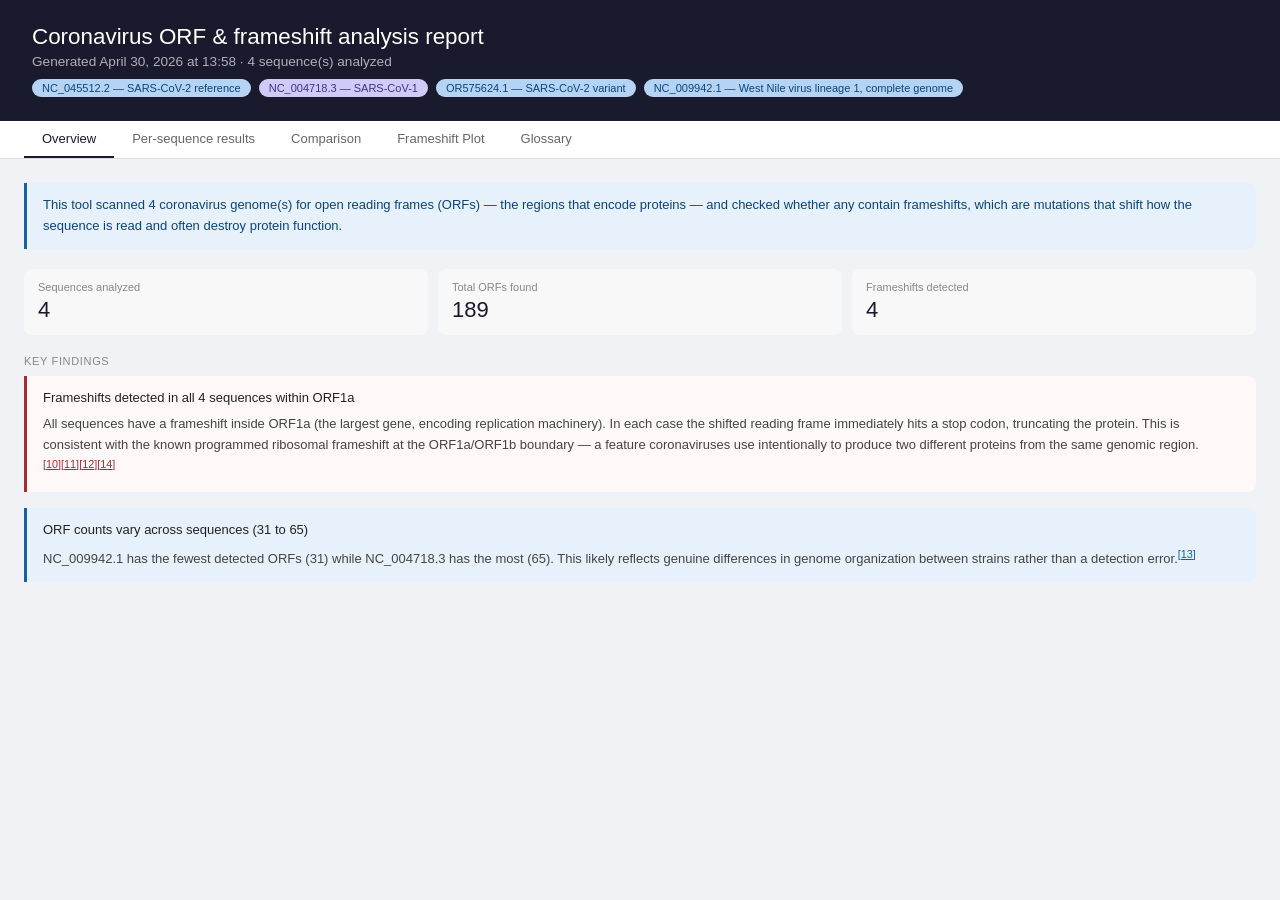
==== out_results/full_report.html @ 34099a88 "organize" ====
<!DOCTYPE html>
<html lang="en">
<head>
  <meta charset="UTF-8">
  <title>Coronavirus ORF Analysis Report</title>
  <style>
    *{box-sizing:border-box;margin:0;padding:0;}
    body{font-family:'Segoe UI',sans-serif;background:#f0f2f5;color:#222;font-size:14px;}
    header{background:#1a1a2e;color:white;padding:1.5rem 2rem;}
    header h1{font-size:1.4rem;font-weight:500;}
    header p{opacity:.65;font-size:.85rem;margin-top:4px;}
    .badges{display:flex;gap:8px;margin-top:10px;flex-wrap:wrap;}
    .badge{font-size:11px;padding:3px 10px;border-radius:20px;font-weight:500;}
    .badge-ref{background:#B5D4F4;color:#0C447C;}
    .badge-sars1{background:#CECBF6;color:#3C3489;}
    .main-tabs{display:flex;gap:0;border-bottom:1px solid #ddd;background:white;padding:0 1.5rem;}
    .main-tab{padding:10px 18px;font-size:13px;cursor:pointer;border-bottom:2px solid transparent;color:#666;background:none;border-top:none;border-left:none;border-right:none;}
    .main-tab.active{color:#1a1a2e;border-bottom:2px solid #1a1a2e;font-weight:500;}
    .tab-content{display:none;padding:1.5rem;max-width:1300px;margin:0 auto;}
    .tab-content.active{display:block;}
    .summary-banner{background:#E6F1FB;border-left:3px solid #185FA5;border-radius:0 8px 8px 0;padding:12px 16px;margin-bottom:1.25rem;font-size:13px;line-height:1.6;color:#0C447C;}
    .metrics-grid{display:grid;grid-template-columns:repeat(auto-fit,minmax(130px,1fr));gap:10px;margin-bottom:1.25rem;}
    .metric-card{background:#f8f8f8;border-radius:8px;padding:12px 14px;}
    .metric-label{font-size:11px;color:#888;margin-bottom:4px;}
    .metric-val{font-size:22px;font-weight:500;color:#1a1a2e;}
    .section-title{font-size:11px;font-weight:500;text-transform:uppercase;letter-spacing:.06em;color:#888;margin:1.25rem 0 .6rem;}
    .cov-row{display:flex;align-items:center;gap:10px;margin-bottom:7px;}
    .cov-label{width:150px;font-size:12px;flex-shrink:0;}
    .cov-bg{flex:1;background:#e5e5e5;border-radius:4px;height:8px;}
    .cov-bar{height:8px;border-radius:4px;}
    .cov-pct{width:36px;font-size:12px;text-align:right;color:#666;}
    .tbl-scroll{overflow-x:auto;max-height:380px;overflow-y:auto;border:1px solid #eee;border-radius:6px;}
    .orf-tbl{width:100%;border-collapse:collapse;font-size:12px;}
    .orf-tbl th{background:#1a1a2e;color:white;padding:6px 10px;text-align:left;position:sticky;top:0;font-size:11px;font-weight:500;}
    .orf-tbl td{padding:5px 10px;border-bottom:1px solid #f0f0f0;}
    .orf-tbl tr:hover td{background:#fafafa;}
    .gene-col{color:#BA7517;font-weight:500;}
    .fdot{display:inline-block;color:white;padding:2px 7px;border-radius:4px;font-size:11px;font-weight:500;margin:1px;}
    .two-col{display:grid;grid-template-columns:1fr 1fr;gap:2rem;margin-bottom:1rem;}
    .fs-card{border-left:3px solid #A32D2D;border-radius:0 8px 8px 0;padding:12px 16px;margin-bottom:1rem;background:#fff8f8;}
    .fs-title{font-size:13px;font-weight:500;color:#A32D2D;margin-bottom:5px;}
    .fs-loc{font-size:12px;color:#444;margin-bottom:6px;}
    .stop-warn{font-size:12px;color:#791F1F;background:#FCEBEB;border-radius:6px;padding:6px 10px;margin:6px 0;line-height:1.5;}
    .no-stop{font-size:12px;color:#854F0B;background:#FAEEDA;border-radius:6px;padding:6px 10px;margin:6px 0;}
    .no-fs{color:#3B6D11;font-style:italic;font-size:13px;}
    .codon-label{font-size:11px;color:#888;margin-top:8px;margin-bottom:3px;}
    .codon-row{display:flex;flex-wrap:wrap;gap:4px;}
    .codon{padding:3px 6px;border-radius:4px;font-family:monospace;font-size:12px;font-weight:500;}
    .codon-orig{background:#EAF3DE;color:#27500A;}
    .codon-shift{background:#FAEEDA;color:#633806;}
    .codon-stop{background:#FCEBEB;color:#791F1F;}
    .ref-banner{background:#E6F1FB;border-left:3px solid #185FA5;border-radius:0 8px 8px 0;padding:10px 14px;margin-bottom:1rem;font-size:12px;color:#0C447C;line-height:1.5;}
    .sars1-banner{background:#EEEDFE;border-left:3px solid #534AB7;border-radius:0 8px 8px 0;padding:10px 14px;margin-bottom:1rem;font-size:12px;color:#3C3489;line-height:1.5;}
    .seq-tabs{display:flex;gap:8px;margin-bottom:1rem;flex-wrap:wrap;}
    .seq-tab{padding:5px 14px;font-size:12px;border-radius:20px;border:1px solid #ccc;cursor:pointer;background:white;color:#666;}
    .seq-tab.active{background:#1a1a2e;color:white;border-color:#1a1a2e;}
    .seq-panel{display:none;}
    .seq-panel.active{display:block;}
    .comp-tbl{width:100%;border-collapse:collapse;font-size:13px;}
    .comp-tbl th{text-align:left;padding:9px 14px;background:#f0f0f0;font-weight:500;font-size:12px;border-bottom:2px solid #ddd;}
    .th-sub{font-weight:400;color:#888;font-size:11px;}
    .comp-tbl td{padding:8px 14px;border-bottom:1px solid #eee;}
    .comp-tbl tr:hover td{background:#fafafa;}
    .metric-col{color:#444;font-weight:500;}
    .ref-col{color:#185FA5;font-weight:500;}
    .finding-card{border-radius:0 8px 8px 0;padding:12px 16px;margin-bottom:1rem;font-size:13px;line-height:1.6;}
    .finding-warn{background:#fff8f8;border-left:3px solid #A32D2D;}
    .finding-info{background:#E6F1FB;border-left:3px solid #185FA5;}
    .finding-title{font-weight:500;margin-bottom:5px;}
    .finding-body{color:#444;}
    .glossary-item{border:1px solid #eee;border-radius:8px;padding:12px 16px;margin-bottom:10px;}
    .glossary-term{font-weight:500;font-size:13px;margin-bottom:4px;}
    .glossary-def{font-size:13px;color:#555;line-height:1.6;}
    .finding-refs{margin-top:8px;font-size:11px;color:#888;line-height:1.7;}
    .finding-refs a{color:#A32D2D;text-decoration:none;}
    .finding-refs a:hover{text-decoration:underline;}
    @media(max-width:700px){.two-col{grid-template-columns:1fr;}}
  </style>
  <script src="https://cdn.plot.ly/plotly-latest.min.js"></script>
</head>
<body>
  <header>
    <h1>Coronavirus ORF &amp; frameshift analysis report</h1>
    <p>Generated April 30, 2026 at 13:58 &middot; 4 sequence(s) analyzed</p>
    <div class="badges">
      <span class="badge badge-ref">NC_045512.2 &mdash; SARS-CoV-2 reference</span><span class="badge badge-sars1">NC_004718.3 &mdash; SARS-CoV-1</span><span class="badge badge-ref">OR575624.1 &mdash; SARS-CoV-2 variant</span><span class="badge badge-ref">NC_009942.1 &mdash; West Nile virus lineage 1, complete genome</span>
    </div>
  </header>

  <div class="main-tabs">
    <button class="main-tab active" onclick="switchTab('overview')">Overview</button>
    <button class="main-tab" onclick="switchTab('sequences')">Per-sequence results</button>
    <button class="main-tab" onclick="switchTab('compare')">Comparison</button>
    <button class="main-tab" onclick="switchTab('plot')">Frameshift Plot</button>
    <button class="main-tab" onclick="switchTab('glossary')">Glossary</button>
  </div>

  <div id="tab-overview" class="tab-content active">
    <div class="summary-banner">
      This tool scanned 4 coronavirus genome(s) for open reading frames (ORFs) &mdash; the regions that encode proteins &mdash; and checked whether any contain frameshifts, which are mutations that shift how the sequence is read and often destroy protein function.
    </div>
    <div class="metrics-grid">
      <div class="metric-card"><div class="metric-label">Sequences analyzed</div><div class="metric-val">4</div></div>
      <div class="metric-card"><div class="metric-label">Total ORFs found</div><div class="metric-val">189</div></div>
      <div class="metric-card"><div class="metric-label">Frameshifts detected</div><div class="metric-val">4</div></div>
    </div>
    <p class="section-title">Key findings</p>
    
    <div class="finding-card finding-warn">
      <div class="finding-title">Frameshifts detected in all 4 sequences within ORF1a</div>
      <p class="finding-body">All sequences have a frameshift inside ORF1a (the largest gene, encoding replication machinery). In each case the shifted reading frame immediately hits a stop codon, truncating the protein. This is consistent with the known programmed ribosomal frameshift at the ORF1a/ORF1b boundary — a feature coronaviruses use intentionally to produce two different proteins from the same genomic region.</p>
      <sup><a href="#ref-10" style="color:#A32D2D;">[10]</a><a href="#ref-11" style="color:#A32D2D;">[11]</a><a href="#ref-12" style="color:#A32D2D;">[12]</a><a href="#ref-14" style="color:#A32D2D;">[14]</a></sup>
    </div>
    <div class="finding-card finding-info">
      <div class="finding-title">ORF counts vary across sequences (31 to 65)</div>
      <p class="finding-body">NC_009942.1 has the fewest detected ORFs (31) while NC_004718.3 has the most (65). This likely reflects genuine differences in genome organization between strains rather than a detection error.<sup><a href="#ref-13" style="color:#185FA5;">[13]</a></sup></p>
    </div>
  </div>

  <div id="tab-sequences" class="tab-content">
    <div class="seq-tabs"><button class="seq-tab active" onclick="switchSeq('s0')">NC_045512.2</button>
<button class="seq-tab " onclick="switchSeq('s1')">NC_004718.3</button>
<button class="seq-tab " onclick="switchSeq('s2')">OR575624.1</button>
<button class="seq-tab " onclick="switchSeq('s3')">NC_009942.1</button>
</div>
    
        <div id="seq-s0" class="seq-panel active">
          <div class="ref-banner"><strong>SARS-CoV-2 reference genome</strong> — NC_045512.2 is the Wuhan-Hu-1 strain deposited when SARS-CoV-2 was first sequenced in 2020. This is the standard reference for all SARS-CoV-2 research.</div>
          <div class="metrics-grid">
            <div class="metric-card"><div class="metric-label">Total ORFs</div><div class="metric-val">47</div></div>
            <div class="metric-card"><div class="metric-label">Frameshift at</div><div class="metric-val" style="font-size:16px;">pos 13,310</div></div>
            <div class="metric-card"><div class="metric-label">Spike ORFs</div><div class="metric-val">3</div></div>
            <div class="metric-card"><div class="metric-label">Sequence length</div><div class="metric-val" style="font-size:15px;">29,903 bp</div></div>
          </div>
          <div class="two-col">
            <div>
              <p class="section-title">ORF table</p>
              <div class="tbl-scroll">
                <table class="orf-tbl">
                  <thead><tr><th>Frame</th><th>Start</th><th>End</th><th>Length (bp)</th><th>Length (aa)</th><th>Known gene</th></tr></thead>
                  <tbody><tr>
          <td><span class="fdot" style="background:#639922">F0</span></td>
          <td>13,767</td><td>21,555</td>
          <td>7,788</td><td>2,596</td>
          <td class="gene-col">ORF1a</td></tr><tr>
          <td><span class="fdot" style="background:#639922">F0</span></td>
          <td>25,392</td><td>26,220</td>
          <td>828</td><td>276</td>
          <td class="gene-col">ORF3a</td></tr><tr>
          <td><span class="fdot" style="background:#639922">F0</span></td>
          <td>26,244</td><td>26,472</td>
          <td>228</td><td>76</td>
          <td class="gene-col">E protein</td></tr><tr>
          <td><span class="fdot" style="background:#639922">F0</span></td>
          <td>27,201</td><td>27,387</td>
          <td>186</td><td>62</td>
          <td class="gene-col">ORF6</td></tr><tr>
          <td><span class="fdot" style="background:#639922">F0</span></td>
          <td>27,393</td><td>27,759</td>
          <td>366</td><td>122</td>
          <td class="gene-col">ORF7a</td></tr><tr>
          <td><span class="fdot" style="background:#185FA5">F1</span></td>
          <td>265</td><td>13,483</td>
          <td>13,218</td><td>4,406</td>
          <td class="gene-col">ORF1a</td></tr><tr>
          <td><span class="fdot" style="background:#185FA5">F1</span></td>
          <td>15,460</td><td>15,667</td>
          <td>207</td><td>69</td>
          <td class="gene-col">ORF1a</td></tr><tr>
          <td><span class="fdot" style="background:#185FA5">F1</span></td>
          <td>19,147</td><td>19,303</td>
          <td>156</td><td>52</td>
          <td class="gene-col">ORF1a</td></tr><tr>
          <td><span class="fdot" style="background:#185FA5">F1</span></td>
          <td>21,535</td><td>25,384</td>
          <td>3,849</td><td>1,283</td>
          <td class="gene-col">Spike (S)</td></tr><tr>
          <td><span class="fdot" style="background:#185FA5">F1</span></td>
          <td>26,692</td><td>26,872</td>
          <td>180</td><td>60</td>
          <td class="gene-col">M protein</td></tr><tr>
          <td><span class="fdot" style="background:#185FA5">F1</span></td>
          <td>28,273</td><td>29,533</td>
          <td>1,260</td><td>420</td>
          <td class="gene-col">N protein</td></tr><tr>
          <td><span class="fdot" style="background:#7F77DD">F2</span></td>
          <td>725</td><td>881</td>
          <td>156</td><td>52</td>
          <td class="gene-col">ORF1a</td></tr><tr>
          <td><span class="fdot" style="background:#7F77DD">F2</span></td>
          <td>2,957</td><td>3,206</td>
          <td>249</td><td>83</td>
          <td class="gene-col">ORF1a</td></tr><tr>
          <td><span class="fdot" style="background:#7F77DD">F2</span></td>
          <td>3,947</td><td>4,103</td>
          <td>156</td><td>52</td>
          <td class="gene-col">ORF1a</td></tr><tr>
          <td><span class="fdot" style="background:#7F77DD">F2</span></td>
          <td>5,918</td><td>6,089</td>
          <td>171</td><td>57</td>
          <td class="gene-col">ORF1a</td></tr><tr>
          <td><span class="fdot" style="background:#7F77DD">F2</span></td>
          <td>6,155</td><td>6,350</td>
          <td>195</td><td>65</td>
          <td class="gene-col">ORF1a</td></tr><tr>
          <td><span class="fdot" style="background:#7F77DD">F2</span></td>
          <td>7,547</td><td>7,709</td>
          <td>162</td><td>54</td>
          <td class="gene-col">ORF1a</td></tr><tr>
          <td><span class="fdot" style="background:#7F77DD">F2</span></td>
          <td>10,214</td><td>10,400</td>
          <td>186</td><td>62</td>
          <td class="gene-col">ORF1a</td></tr><tr>
          <td><span class="fdot" style="background:#7F77DD">F2</span></td>
          <td>13,310</td><td>13,466</td>
          <td>156</td><td>52</td>
          <td class="gene-col">ORF1a</td></tr><tr>
          <td><span class="fdot" style="background:#7F77DD">F2</span></td>
          <td>21,935</td><td>22,199</td>
          <td>264</td><td>88</td>
          <td class="gene-col">Spike (S)</td></tr><tr>
          <td><span class="fdot" style="background:#7F77DD">F2</span></td>
          <td>25,523</td><td>25,697</td>
          <td>174</td><td>58</td>
          <td class="gene-col">ORF3a</td></tr><tr>
          <td><span class="fdot" style="background:#7F77DD">F2</span></td>
          <td>26,522</td><td>27,191</td>
          <td>669</td><td>223</td>
          <td class="gene-col">M protein</td></tr><tr>
          <td><span class="fdot" style="background:#7F77DD">F2</span></td>
          <td>27,893</td><td>28,259</td>
          <td>366</td><td>122</td>
          <td class="gene-col">ORF8</td></tr><tr>
          <td><span class="fdot" style="background:#7F77DD">F2</span></td>
          <td>28,283</td><td>28,577</td>
          <td>294</td><td>98</td>
          <td class="gene-col">N protein</td></tr><tr>
          <td><span class="fdot" style="background:#7F77DD">F2</span></td>
          <td>28,733</td><td>28,955</td>
          <td>222</td><td>74</td>
          <td class="gene-col">N protein</td></tr><tr>
          <td><span class="fdot" style="background:#639922">F0</span></td>
          <td>63</td><td>219</td>
          <td>156</td><td>52</td>
          <td class="gene-col"></td></tr><tr>
          <td><span class="fdot" style="background:#639922">F0</span></td>
          <td>3,561</td><td>3,723</td>
          <td>162</td><td>54</td>
          <td class="gene-col">ORF1a</td></tr><tr>
          <td><span class="fdot" style="background:#639922">F0</span></td>
          <td>8,865</td><td>9,060</td>
          <td>195</td><td>65</td>
          <td class="gene-col">ORF1a</td></tr><tr>
          <td><span class="fdot" style="background:#639922">F0</span></td>
          <td>11,718</td><td>11,925</td>
          <td>207</td><td>69</td>
          <td class="gene-col">ORF1a</td></tr><tr>
          <td><span class="fdot" style="background:#639922">F0</span></td>
          <td>16,353</td><td>16,545</td>
          <td>192</td><td>64</td>
          <td class="gene-col">ORF1a</td></tr><tr>
          <td><span class="fdot" style="background:#639922">F0</span></td>
          <td>29,211</td><td>29,388</td>
          <td>177</td><td>59</td>
          <td class="gene-col">N protein</td></tr><tr>
          <td><span class="fdot" style="background:#185FA5">F1</span></td>
          <td>2,899</td><td>3,100</td>
          <td>201</td><td>67</td>
          <td class="gene-col">ORF1a</td></tr><tr>
          <td><span class="fdot" style="background:#185FA5">F1</span></td>
          <td>4,096</td><td>4,318</td>
          <td>222</td><td>74</td>
          <td class="gene-col">ORF1a</td></tr><tr>
          <td><span class="fdot" style="background:#185FA5">F1</span></td>
          <td>6,466</td><td>6,706</td>
          <td>240</td><td>80</td>
          <td class="gene-col">ORF1a</td></tr><tr>
          <td><span class="fdot" style="background:#185FA5">F1</span></td>
          <td>16,630</td><td>16,789</td>
          <td>159</td><td>53</td>
          <td class="gene-col">ORF1a</td></tr><tr>
          <td><span class="fdot" style="background:#185FA5">F1</span></td>
          <td>28,333</td><td>28,513</td>
          <td>180</td><td>60</td>
          <td class="gene-col">N protein</td></tr><tr>
          <td><span class="fdot" style="background:#185FA5">F1</span></td>
          <td>29,236</td><td>29,482</td>
          <td>246</td><td>82</td>
          <td class="gene-col">N protein</td></tr><tr>
          <td><span class="fdot" style="background:#7F77DD">F2</span></td>
          <td>2,693</td><td>2,870</td>
          <td>177</td><td>59</td>
          <td class="gene-col">ORF1a</td></tr><tr>
          <td><span class="fdot" style="background:#7F77DD">F2</span></td>
          <td>5,792</td><td>5,978</td>
          <td>186</td><td>62</td>
          <td class="gene-col">ORF1a</td></tr><tr>
          <td><span class="fdot" style="background:#7F77DD">F2</span></td>
          <td>6,581</td><td>6,830</td>
          <td>249</td><td>83</td>
          <td class="gene-col">ORF1a</td></tr><tr>
          <td><span class="fdot" style="background:#7F77DD">F2</span></td>
          <td>11,579</td><td>11,753</td>
          <td>174</td><td>58</td>
          <td class="gene-col">ORF1a</td></tr><tr>
          <td><span class="fdot" style="background:#7F77DD">F2</span></td>
          <td>14,747</td><td>14,912</td>
          <td>165</td><td>55</td>
          <td class="gene-col">ORF1a</td></tr><tr>
          <td><span class="fdot" style="background:#7F77DD">F2</span></td>
          <td>17,417</td><td>17,621</td>
          <td>204</td><td>68</td>
          <td class="gene-col">ORF1a</td></tr><tr>
          <td><span class="fdot" style="background:#7F77DD">F2</span></td>
          <td>20,954</td><td>21,107</td>
          <td>153</td><td>51</td>
          <td class="gene-col">ORF1a</td></tr><tr>
          <td><span class="fdot" style="background:#7F77DD">F2</span></td>
          <td>23,414</td><td>23,717</td>
          <td>303</td><td>101</td>
          <td class="gene-col">Spike (S)</td></tr><tr>
          <td><span class="fdot" style="background:#7F77DD">F2</span></td>
          <td>27,446</td><td>27,614</td>
          <td>168</td><td>56</td>
          <td class="gene-col">ORF7a</td></tr><tr>
          <td><span class="fdot" style="background:#7F77DD">F2</span></td>
          <td>28,214</td><td>28,376</td>
          <td>162</td><td>54</td>
          <td class="gene-col">N protein</td></tr></tbody>
                </table>
              </div>
              <div style="margin-top:10px;"><span class="fdot" style="background:#639922">Frame 0: 11</span> <span class="fdot" style="background:#185FA5">Frame 1: 12</span> <span class="fdot" style="background:#7F77DD">Frame 2: 24</span></div>
            </div>
            <div>
              <p class="section-title">Gene coverage</p>
              
        <div class="cov-row">
          <span class="cov-label">ORF1a</span>
          <div class="cov-bg"><div class="cov-bar" style="width:100%;background:#639922"></div></div>
          <span class="cov-pct">100%</span>
        </div>
        <div class="cov-row">
          <span class="cov-label">nsp1-10</span>
          <div class="cov-bg"><div class="cov-bar" style="width:100%;background:#639922"></div></div>
          <span class="cov-pct">100%</span>
        </div>
        <div class="cov-row">
          <span class="cov-label">nsp12-16 (RdRp)</span>
          <div class="cov-bg"><div class="cov-bar" style="width:100%;background:#639922"></div></div>
          <span class="cov-pct">100%</span>
        </div>
        <div class="cov-row">
          <span class="cov-label">Spike (S)</span>
          <div class="cov-bg"><div class="cov-bar" style="width:100%;background:#639922"></div></div>
          <span class="cov-pct">100%</span>
        </div>
        <div class="cov-row">
          <span class="cov-label">ORF3a</span>
          <div class="cov-bg"><div class="cov-bar" style="width:100%;background:#639922"></div></div>
          <span class="cov-pct">100%</span>
        </div>
        <div class="cov-row">
          <span class="cov-label">E protein</span>
          <div class="cov-bg"><div class="cov-bar" style="width:100%;background:#639922"></div></div>
          <span class="cov-pct">100%</span>
        </div>
        <div class="cov-row">
          <span class="cov-label">M protein</span>
          <div class="cov-bg"><div class="cov-bar" style="width:100%;background:#639922"></div></div>
          <span class="cov-pct">100%</span>
        </div>
        <div class="cov-row">
          <span class="cov-label">ORF6</span>
          <div class="cov-bg"><div class="cov-bar" style="width:100%;background:#639922"></div></div>
          <span class="cov-pct">100%</span>
        </div>
        <div class="cov-row">
          <span class="cov-label">ORF7a</span>
          <div class="cov-bg"><div class="cov-bar" style="width:100%;background:#639922"></div></div>
          <span class="cov-pct">100%</span>
        </div>
        <div class="cov-row">
          <span class="cov-label">ORF7b</span>
          <div class="cov-bg"><div class="cov-bar" style="width:2%;background:#A32D2D"></div></div>
          <span class="cov-pct">2%</span>
        </div>
        <div class="cov-row">
          <span class="cov-label">ORF8</span>
          <div class="cov-bg"><div class="cov-bar" style="width:100%;background:#639922"></div></div>
          <span class="cov-pct">100%</span>
        </div>
        <div class="cov-row">
          <span class="cov-label">N protein</span>
          <div class="cov-bg"><div class="cov-bar" style="width:100%;background:#639922"></div></div>
          <span class="cov-pct">100%</span>
        </div>
        <div class="cov-row">
          <span class="cov-label">ORF10</span>
          <div class="cov-bg"><div class="cov-bar" style="width:0%;background:#A32D2D"></div></div>
          <span class="cov-pct">0%</span>
        </div>
            </div>
          </div>
          <p class="section-title">Frameshift analysis</p>
          
        <div class="fs-card">
          <div class="fs-title">+1 frameshift at position 13,310</div>
          <p class="fs-loc">Located within: <strong>ORF1a</strong></p>
          <p class="stop-warn">Stop codon <strong>TAA</strong> at codon 9 — protein likely truncated (loss-of-function)</p>
          <p class="codon-label">Original reading:</p>
          <div class="codon-row"><span class="codon codon-orig">ATG</span><span class="codon codon-orig">TAC</span><span class="codon codon-orig">AAA</span><span class="codon codon-orig">TAC</span><span class="codon codon-orig">CTA</span><span class="codon codon-orig">CAA</span><span class="codon codon-orig">CTT</span><span class="codon codon-orig">GTG</span><span class="codon codon-orig">CTA</span><span class="codon codon-orig">ATG</span><span class="codon codon-orig">ACC</span><span class="codon codon-orig">CTG</span><span class="codon codon-orig">TGG</span><span class="codon codon-orig">GTT</span><span class="codon codon-orig">TTA</span><span class="codon codon-orig">CAC</span><span class="codon codon-orig">TTA</span><span class="codon codon-orig">AAA</span><span class="codon codon-orig">ACA</span><span class="codon codon-orig">CAG</span></div>
          <p class="codon-label" style="margin-top:8px;">Shifted reading:</p>
          <div class="codon-row"><span class="codon codon-shift">TGT</span><span class="codon codon-shift">ACA</span><span class="codon codon-shift">AAT</span><span class="codon codon-shift">ACC</span><span class="codon codon-shift">TAC</span><span class="codon codon-shift">AAC</span><span class="codon codon-shift">TTG</span><span class="codon codon-shift">TGC</span><span class="codon codon-stop">TAA</span><span class="codon codon-stop">TGA</span><span class="codon codon-shift">CCC</span><span class="codon codon-shift">TGT</span><span class="codon codon-shift">GGG</span><span class="codon codon-shift">TTT</span><span class="codon codon-shift">TAC</span><span class="codon codon-shift">ACT</span><span class="codon codon-stop">TAA</span><span class="codon codon-shift">AAA</span><span class="codon codon-shift">CAC</span><span class="codon codon-shift">AGT</span></div>
        </div>
        <div class="fs-card">
          <div class="fs-title">+2 frameshift at position 13,305</div>
          <p class="fs-loc">Located within: <strong>ORF1a</strong></p>
          <p class="no-stop">No immediate stop codon — may alter protein function</p>
          <p class="codon-label">Original reading:</p>
          <div class="codon-row"><span class="codon codon-orig">TAA</span><span class="codon codon-orig">GTA</span><span class="codon codon-orig">TGT</span><span class="codon codon-orig">ACA</span><span class="codon codon-orig">AAT</span><span class="codon codon-orig">ACC</span><span class="codon codon-orig">TAC</span><span class="codon codon-orig">AAC</span><span class="codon codon-orig">TTG</span><span class="codon codon-orig">TGC</span><span class="codon codon-orig">TAA</span><span class="codon codon-orig">TGA</span><span class="codon codon-orig">CCC</span><span class="codon codon-orig">TGT</span><span class="codon codon-orig">GGG</span><span class="codon codon-orig">TTT</span><span class="codon codon-orig">TAC</span><span class="codon codon-orig">ACT</span><span class="codon codon-orig">TAA</span><span class="codon codon-orig">AAA</span></div>
          <p class="codon-label" style="margin-top:8px;">Shifted reading:</p>
          <div class="codon-row"><span class="codon codon-shift">AGT</span><span class="codon codon-shift">ATG</span><span class="codon codon-shift">TAC</span><span class="codon codon-shift">AAA</span><span class="codon codon-shift">TAC</span><span class="codon codon-shift">CTA</span><span class="codon codon-shift">CAA</span><span class="codon codon-shift">CTT</span><span class="codon codon-shift">GTG</span><span class="codon codon-shift">CTA</span><span class="codon codon-shift">ATG</span><span class="codon codon-shift">ACC</span><span class="codon codon-shift">CTG</span><span class="codon codon-shift">TGG</span><span class="codon codon-shift">GTT</span><span class="codon codon-shift">TTA</span><span class="codon codon-shift">CAC</span><span class="codon codon-shift">TTA</span><span class="codon codon-shift">AAA</span></div>
        </div>
        <div class="fs-card">
          <div class="fs-title">+2 frameshift at position 13,431</div>
          <p class="fs-loc">Located within: <strong>ORF1a</strong></p>
          <p class="stop-warn">Stop codon <strong>TAA</strong> at codon 11 — protein likely truncated (loss-of-function)</p>
          <p class="codon-label">Original reading:</p>
          <div class="codon-row"><span class="codon codon-orig">CAT</span><span class="codon codon-orig">GCT</span><span class="codon codon-orig">TCA</span><span class="codon codon-orig">GTC</span><span class="codon codon-orig">AGC</span><span class="codon codon-orig">TGA</span><span class="codon codon-orig">TGC</span><span class="codon codon-orig">ACA</span><span class="codon codon-orig">ATC</span><span class="codon codon-orig">GTT</span><span class="codon codon-orig">TTT</span><span class="codon codon-orig">AAA</span><span class="codon codon-orig">CGG</span><span class="codon codon-orig">GTT</span><span class="codon codon-orig">TGC</span><span class="codon codon-orig">GGT</span><span class="codon codon-orig">GTA</span><span class="codon codon-orig">AGT</span><span class="codon codon-orig">GCA</span><span class="codon codon-orig">GCC</span></div>
          <p class="codon-label" style="margin-top:8px;">Shifted reading:</p>
          <div class="codon-row"><span class="codon codon-shift">TGC</span><span class="codon codon-shift">TTC</span><span class="codon codon-shift">AGT</span><span class="codon codon-shift">CAG</span><span class="codon codon-shift">CTG</span><span class="codon codon-shift">ATG</span><span class="codon codon-shift">CAC</span><span class="codon codon-shift">AAT</span><span class="codon codon-shift">CGT</span><span class="codon codon-shift">TTT</span><span class="codon codon-stop">TAA</span><span class="codon codon-shift">ACG</span><span class="codon codon-shift">GGT</span><span class="codon codon-shift">TTG</span><span class="codon codon-shift">CGG</span><span class="codon codon-shift">TGT</span><span class="codon codon-shift">AAG</span><span class="codon codon-shift">TGC</span><span class="codon codon-shift">AGC</span></div>
        </div>
        <div class="fs-card">
          <div class="fs-title">+2 frameshift at position 13,563</div>
          <p class="fs-loc">Located within: <strong>ORF1a</strong></p>
          <p class="stop-warn">Stop codon <strong>TAA</strong> at codon 5 — protein likely truncated (loss-of-function)</p>
          <p class="codon-label">Original reading:</p>
          <div class="codon-row"><span class="codon codon-orig">GTA</span><span class="codon codon-orig">GCT</span><span class="codon codon-orig">GGT</span><span class="codon codon-orig">TTT</span><span class="codon codon-orig">GCT</span><span class="codon codon-orig">AAA</span><span class="codon codon-orig">TTC</span><span class="codon codon-orig">CTA</span><span class="codon codon-orig">AAA</span><span class="codon codon-orig">ACT</span><span class="codon codon-orig">AAT</span><span class="codon codon-orig">TGT</span><span class="codon codon-orig">TGT</span><span class="codon codon-orig">CGC</span><span class="codon codon-orig">TTC</span><span class="codon codon-orig">CAA</span><span class="codon codon-orig">GAA</span><span class="codon codon-orig">AAG</span><span class="codon codon-orig">GAC</span><span class="codon codon-orig">GAA</span></div>
          <p class="codon-label" style="margin-top:8px;">Shifted reading:</p>
          <div class="codon-row"><span class="codon codon-shift">AGC</span><span class="codon codon-shift">TGG</span><span class="codon codon-shift">TTT</span><span class="codon codon-shift">TGC</span><span class="codon codon-stop">TAA</span><span class="codon codon-shift">ATT</span><span class="codon codon-shift">CCT</span><span class="codon codon-shift">AAA</span><span class="codon codon-shift">AAC</span><span class="codon codon-stop">TAA</span><span class="codon codon-shift">TTG</span><span class="codon codon-shift">TTG</span><span class="codon codon-shift">TCG</span><span class="codon codon-shift">CTT</span><span class="codon codon-shift">CCA</span><span class="codon codon-shift">AGA</span><span class="codon codon-shift">AAA</span><span class="codon codon-shift">GGA</span><span class="codon codon-shift">CGA</span></div>
        </div>
        <div class="fs-card">
          <div class="fs-title">+2 frameshift at position 13,608</div>
          <p class="fs-loc">Located within: <strong>ORF1a</strong></p>
          <p class="stop-warn">Stop codon <strong>TGA</strong> at codon 6 — protein likely truncated (loss-of-function)</p>
          <p class="codon-label">Original reading:</p>
          <div class="codon-row"><span class="codon codon-orig">CAA</span><span class="codon codon-orig">GAA</span><span class="codon codon-orig">AAG</span><span class="codon codon-orig">GAC</span><span class="codon codon-orig">GAA</span><span class="codon codon-orig">GAT</span><span class="codon codon-orig">GAC</span><span class="codon codon-orig">AAT</span><span class="codon codon-orig">TTA</span><span class="codon codon-orig">ATT</span><span class="codon codon-orig">GAT</span><span class="codon codon-orig">TCT</span><span class="codon codon-orig">TAC</span><span class="codon codon-orig">TTT</span><span class="codon codon-orig">GTA</span><span class="codon codon-orig">GTT</span><span class="codon codon-orig">AAG</span><span class="codon codon-orig">AGA</span><span class="codon codon-orig">CAC</span><span class="codon codon-orig">ACT</span></div>
          <p class="codon-label" style="margin-top:8px;">Shifted reading:</p>
          <div class="codon-row"><span class="codon codon-shift">AGA</span><span class="codon codon-shift">AAA</span><span class="codon codon-shift">GGA</span><span class="codon codon-shift">CGA</span><span class="codon codon-shift">AGA</span><span class="codon codon-stop">TGA</span><span class="codon codon-shift">CAA</span><span class="codon codon-shift">TTT</span><span class="codon codon-shift">AAT</span><span class="codon codon-stop">TGA</span><span class="codon codon-shift">TTC</span><span class="codon codon-shift">TTA</span><span class="codon codon-shift">CTT</span><span class="codon codon-shift">TGT</span><span class="codon codon-shift">AGT</span><span class="codon codon-stop">TAA</span><span class="codon codon-shift">GAG</span><span class="codon codon-shift">ACA</span><span class="codon codon-shift">CAC</span></div>
        </div>
        <div class="fs-card">
          <div class="fs-title">+1 frameshift at position 13,442</div>
          <p class="fs-loc">Located within: <strong>ORF1a</strong></p>
          <p class="stop-warn">Stop codon <strong>TGA</strong> at codon 2 — protein likely truncated (loss-of-function)</p>
          <p class="codon-label">Original reading:</p>
          <div class="codon-row"><span class="codon codon-orig">CAG</span><span class="codon codon-orig">CTG</span><span class="codon codon-orig">ATG</span><span class="codon codon-orig">CAC</span><span class="codon codon-orig">AAT</span><span class="codon codon-orig">CGT</span><span class="codon codon-orig">TTT</span><span class="codon codon-orig">TAA</span><span class="codon codon-orig">ACG</span><span class="codon codon-orig">GGT</span><span class="codon codon-orig">TTG</span><span class="codon codon-orig">CGG</span><span class="codon codon-orig">TGT</span><span class="codon codon-orig">AAG</span><span class="codon codon-orig">TGC</span><span class="codon codon-orig">AGC</span><span class="codon codon-orig">CCG</span><span class="codon codon-orig">TCT</span><span class="codon codon-orig">TAC</span><span class="codon codon-orig">ACC</span></div>
          <p class="codon-label" style="margin-top:8px;">Shifted reading:</p>
          <div class="codon-row"><span class="codon codon-shift">AGC</span><span class="codon codon-stop">TGA</span><span class="codon codon-shift">TGC</span><span class="codon codon-shift">ACA</span><span class="codon codon-shift">ATC</span><span class="codon codon-shift">GTT</span><span class="codon codon-shift">TTT</span><span class="codon codon-shift">AAA</span><span class="codon codon-shift">CGG</span><span class="codon codon-shift">GTT</span><span class="codon codon-shift">TGC</span><span class="codon codon-shift">GGT</span><span class="codon codon-shift">GTA</span><span class="codon codon-shift">AGT</span><span class="codon codon-shift">GCA</span><span class="codon codon-shift">GCC</span><span class="codon codon-shift">CGT</span><span class="codon codon-shift">CTT</span><span class="codon codon-shift">ACA</span><span class="codon codon-shift">CCG</span></div>
        </div>
        <div class="fs-card">
          <div class="fs-title">+1 frameshift at position 13,550</div>
          <p class="fs-loc">Located within: <strong>ORF1a</strong></p>
          <p class="no-stop">No immediate stop codon — may alter protein function</p>
          <p class="codon-label">Original reading:</p>
          <div class="codon-row"><span class="codon codon-orig">CTA</span><span class="codon codon-orig">CAA</span><span class="codon codon-orig">TGA</span><span class="codon codon-orig">TAA</span><span class="codon codon-orig">AGT</span><span class="codon codon-orig">AGC</span><span class="codon codon-orig">TGG</span><span class="codon codon-orig">TTT</span><span class="codon codon-orig">TGC</span><span class="codon codon-orig">TAA</span><span class="codon codon-orig">ATT</span><span class="codon codon-orig">CCT</span><span class="codon codon-orig">AAA</span><span class="codon codon-orig">AAC</span><span class="codon codon-orig">TAA</span><span class="codon codon-orig">TTG</span><span class="codon codon-orig">TTG</span><span class="codon codon-orig">TCG</span><span class="codon codon-orig">CTT</span><span class="codon codon-orig">CCA</span></div>
          <p class="codon-label" style="margin-top:8px;">Shifted reading:</p>
          <div class="codon-row"><span class="codon codon-shift">TAC</span><span class="codon codon-shift">AAT</span><span class="codon codon-shift">GAT</span><span class="codon codon-shift">AAA</span><span class="codon codon-shift">GTA</span><span class="codon codon-shift">GCT</span><span class="codon codon-shift">GGT</span><span class="codon codon-shift">TTT</span><span class="codon codon-shift">GCT</span><span class="codon codon-shift">AAA</span><span class="codon codon-shift">TTC</span><span class="codon codon-shift">CTA</span><span class="codon codon-shift">AAA</span><span class="codon codon-shift">ACT</span><span class="codon codon-shift">AAT</span><span class="codon codon-shift">TGT</span><span class="codon codon-shift">TGT</span><span class="codon codon-shift">CGC</span><span class="codon codon-shift">TTC</span><span class="codon codon-shift">CAA</span></div>
        </div>
        <div class="fs-card">
          <div class="fs-title">+1 frameshift at position 13,568</div>
          <p class="fs-loc">Located within: <strong>ORF1a</strong></p>
          <p class="no-stop">No immediate stop codon — may alter protein function</p>
          <p class="codon-label">Original reading:</p>
          <div class="codon-row"><span class="codon codon-orig">TGG</span><span class="codon codon-orig">TTT</span><span class="codon codon-orig">TGC</span><span class="codon codon-orig">TAA</span><span class="codon codon-orig">ATT</span><span class="codon codon-orig">CCT</span><span class="codon codon-orig">AAA</span><span class="codon codon-orig">AAC</span><span class="codon codon-orig">TAA</span><span class="codon codon-orig">TTG</span><span class="codon codon-orig">TTG</span><span class="codon codon-orig">TCG</span><span class="codon codon-orig">CTT</span><span class="codon codon-orig">CCA</span><span class="codon codon-orig">AGA</span><span class="codon codon-orig">AAA</span><span class="codon codon-orig">GGA</span><span class="codon codon-orig">CGA</span><span class="codon codon-orig">AGA</span><span class="codon codon-orig">TGA</span></div>
          <p class="codon-label" style="margin-top:8px;">Shifted reading:</p>
          <div class="codon-row"><span class="codon codon-shift">GGT</span><span class="codon codon-shift">TTT</span><span class="codon codon-shift">GCT</span><span class="codon codon-shift">AAA</span><span class="codon codon-shift">TTC</span><span class="codon codon-shift">CTA</span><span class="codon codon-shift">AAA</span><span class="codon codon-shift">ACT</span><span class="codon codon-shift">AAT</span><span class="codon codon-shift">TGT</span><span class="codon codon-shift">TGT</span><span class="codon codon-shift">CGC</span><span class="codon codon-shift">TTC</span><span class="codon codon-shift">CAA</span><span class="codon codon-shift">GAA</span><span class="codon codon-shift">AAG</span><span class="codon codon-shift">GAC</span><span class="codon codon-shift">GAA</span><span class="codon codon-shift">GAT</span><span class="codon codon-shift">GAC</span></div>
        </div>
        <div class="fs-card">
          <div class="fs-title">+1 frameshift at position 13,679</div>
          <p class="fs-loc">Located within: <strong>ORF1a</strong></p>
          <p class="no-stop">No immediate stop codon — may alter protein function</p>
          <p class="codon-label">Original reading:</p>
          <div class="codon-row"><span class="codon codon-orig">CCA</span><span class="codon codon-orig">ACA</span><span class="codon codon-orig">TGA</span><span class="codon codon-orig">AGA</span><span class="codon codon-orig">AAC</span><span class="codon codon-orig">AAT</span><span class="codon codon-orig">TTA</span><span class="codon codon-orig">TAA</span><span class="codon codon-orig">TTT</span><span class="codon codon-orig">ACT</span><span class="codon codon-orig">TAA</span><span class="codon codon-orig">GGA</span><span class="codon codon-orig">TTG</span><span class="codon codon-orig">TCC</span><span class="codon codon-orig">AGC</span><span class="codon codon-orig">TGT</span><span class="codon codon-orig">TGC</span><span class="codon codon-orig">TAA</span><span class="codon codon-orig">ACA</span><span class="codon codon-orig">TGA</span></div>
          <p class="codon-label" style="margin-top:8px;">Shifted reading:</p>
          <div class="codon-row"><span class="codon codon-shift">CAA</span><span class="codon codon-shift">CAT</span><span class="codon codon-shift">GAA</span><span class="codon codon-shift">GAA</span><span class="codon codon-shift">ACA</span><span class="codon codon-shift">ATT</span><span class="codon codon-shift">TAT</span><span class="codon codon-shift">AAT</span><span class="codon codon-shift">TTA</span><span class="codon codon-shift">CTT</span><span class="codon codon-shift">AAG</span><span class="codon codon-shift">GAT</span><span class="codon codon-shift">TGT</span><span class="codon codon-shift">CCA</span><span class="codon codon-shift">GCT</span><span class="codon codon-shift">GTT</span><span class="codon codon-shift">GCT</span><span class="codon codon-shift">AAA</span><span class="codon codon-shift">CAT</span><span class="codon codon-shift">GAC</span></div>
        </div>
        </div>
        <div id="seq-s1" class="seq-panel ">
          <div class="sars1-banner"><strong>SARS-CoV-1 strain</strong> — This sequence is from the original 2003 SARS outbreak, a related but distinct coronavirus from SARS-CoV-2.</div>
          <div class="metrics-grid">
            <div class="metric-card"><div class="metric-label">Total ORFs</div><div class="metric-val">65</div></div>
            <div class="metric-card"><div class="metric-label">Frameshift at</div><div class="metric-val" style="font-size:16px;">pos 13,267</div></div>
            <div class="metric-card"><div class="metric-label">Spike ORFs</div><div class="metric-val">9</div></div>
            <div class="metric-card"><div class="metric-label">Sequence length</div><div class="metric-val" style="font-size:15px;">29,751 bp</div></div>
          </div>
          <div class="two-col">
            <div>
              <p class="section-title">ORF table</p>
              <div class="tbl-scroll">
                <table class="orf-tbl">
                  <thead><tr><th>Frame</th><th>Start</th><th>End</th><th>Length (bp)</th><th>Length (aa)</th><th>Known gene</th></tr></thead>
                  <tbody><tr>
          <td><span class="fdot" style="background:#639922">F0</span></td>
          <td>264</td><td>13,413</td>
          <td>13,149</td><td>4,383</td>
          <td class="gene-col">ORF1a</td></tr><tr>
          <td><span class="fdot" style="background:#639922">F0</span></td>
          <td>14,187</td><td>14,358</td>
          <td>171</td><td>57</td>
          <td class="gene-col">ORF1a</td></tr><tr>
          <td><span class="fdot" style="background:#639922">F0</span></td>
          <td>16,512</td><td>16,695</td>
          <td>183</td><td>61</td>
          <td class="gene-col">ORF1a</td></tr><tr>
          <td><span class="fdot" style="background:#639922">F0</span></td>
          <td>20,520</td><td>20,709</td>
          <td>189</td><td>63</td>
          <td class="gene-col">ORF1a</td></tr><tr>
          <td><span class="fdot" style="background:#639922">F0</span></td>
          <td>22,731</td><td>22,926</td>
          <td>195</td><td>65</td>
          <td class="gene-col">Spike (S)</td></tr><tr>
          <td><span class="fdot" style="background:#639922">F0</span></td>
          <td>24,156</td><td>24,315</td>
          <td>159</td><td>53</td>
          <td class="gene-col">Spike (S)</td></tr><tr>
          <td><span class="fdot" style="background:#639922">F0</span></td>
          <td>24,609</td><td>24,780</td>
          <td>171</td><td>57</td>
          <td class="gene-col">Spike (S)</td></tr><tr>
          <td><span class="fdot" style="background:#639922">F0</span></td>
          <td>24,816</td><td>25,017</td>
          <td>201</td><td>67</td>
          <td class="gene-col">Spike (S)</td></tr><tr>
          <td><span class="fdot" style="background:#639922">F0</span></td>
          <td>26,397</td><td>27,063</td>
          <td>666</td><td>222</td>
          <td class="gene-col">M protein</td></tr><tr>
          <td><span class="fdot" style="background:#639922">F0</span></td>
          <td>28,119</td><td>29,388</td>
          <td>1,269</td><td>423</td>
          <td class="gene-col">N protein</td></tr><tr>
          <td><span class="fdot" style="background:#185FA5">F1</span></td>
          <td>733</td><td>1,225</td>
          <td>492</td><td>164</td>
          <td class="gene-col">ORF1a</td></tr><tr>
          <td><span class="fdot" style="background:#185FA5">F1</span></td>
          <td>2,992</td><td>3,295</td>
          <td>303</td><td>101</td>
          <td class="gene-col">ORF1a</td></tr><tr>
          <td><span class="fdot" style="background:#185FA5">F1</span></td>
          <td>3,565</td><td>3,781</td>
          <td>216</td><td>72</td>
          <td class="gene-col">ORF1a</td></tr><tr>
          <td><span class="fdot" style="background:#185FA5">F1</span></td>
          <td>3,901</td><td>4,054</td>
          <td>153</td><td>51</td>
          <td class="gene-col">ORF1a</td></tr><tr>
          <td><span class="fdot" style="background:#185FA5">F1</span></td>
          <td>7,498</td><td>7,684</td>
          <td>186</td><td>62</td>
          <td class="gene-col">ORF1a</td></tr><tr>
          <td><span class="fdot" style="background:#185FA5">F1</span></td>
          <td>8,590</td><td>8,755</td>
          <td>165</td><td>55</td>
          <td class="gene-col">ORF1a</td></tr><tr>
          <td><span class="fdot" style="background:#185FA5">F1</span></td>
          <td>8,827</td><td>9,013</td>
          <td>186</td><td>62</td>
          <td class="gene-col">ORF1a</td></tr><tr>
          <td><span class="fdot" style="background:#185FA5">F1</span></td>
          <td>10,066</td><td>10,330</td>
          <td>264</td><td>88</td>
          <td class="gene-col">ORF1a</td></tr><tr>
          <td><span class="fdot" style="background:#185FA5">F1</span></td>
          <td>11,020</td><td>11,176</td>
          <td>156</td><td>52</td>
          <td class="gene-col">ORF1a</td></tr><tr>
          <td><span class="fdot" style="background:#185FA5">F1</span></td>
          <td>12,424</td><td>12,589</td>
          <td>165</td><td>55</td>
          <td class="gene-col">ORF1a</td></tr><tr>
          <td><span class="fdot" style="background:#185FA5">F1</span></td>
          <td>12,688</td><td>12,871</td>
          <td>183</td><td>61</td>
          <td class="gene-col">ORF1a</td></tr><tr>
          <td><span class="fdot" style="background:#185FA5">F1</span></td>
          <td>25,267</td><td>26,092</td>
          <td>825</td><td>275</td>
          <td class="gene-col">ORF3a</td></tr><tr>
          <td><span class="fdot" style="background:#185FA5">F1</span></td>
          <td>26,116</td><td>26,347</td>
          <td>231</td><td>77</td>
          <td class="gene-col"></td></tr><tr>
          <td><span class="fdot" style="background:#185FA5">F1</span></td>
          <td>27,073</td><td>27,265</td>
          <td>192</td><td>64</td>
          <td class="gene-col">M protein</td></tr><tr>
          <td><span class="fdot" style="background:#185FA5">F1</span></td>
          <td>28,129</td><td>28,426</td>
          <td>297</td><td>99</td>
          <td class="gene-col">N protein</td></tr><tr>
          <td><span class="fdot" style="background:#185FA5">F1</span></td>
          <td>28,582</td><td>28,795</td>
          <td>213</td><td>71</td>
          <td class="gene-col">N protein</td></tr><tr>
          <td><span class="fdot" style="background:#7F77DD">F2</span></td>
          <td>13,598</td><td>21,485</td>
          <td>7,887</td><td>2,629</td>
          <td class="gene-col">ORF1a</td></tr><tr>
          <td><span class="fdot" style="background:#7F77DD">F2</span></td>
          <td>21,491</td><td>25,259</td>
          <td>3,768</td><td>1,256</td>
          <td class="gene-col">Spike (S)</td></tr><tr>
          <td><span class="fdot" style="background:#7F77DD">F2</span></td>
          <td>25,688</td><td>26,153</td>
          <td>465</td><td>155</td>
          <td class="gene-col">ORF3a</td></tr><tr>
          <td><span class="fdot" style="background:#7F77DD">F2</span></td>
          <td>27,272</td><td>27,641</td>
          <td>369</td><td>123</td>
          <td class="gene-col">ORF7a</td></tr><tr>
          <td><span class="fdot" style="background:#7F77DD">F2</span></td>
          <td>27,863</td><td>28,118</td>
          <td>255</td><td>85</td>
          <td class="gene-col">ORF8</td></tr><tr>
          <td><span class="fdot" style="background:#639922">F0</span></td>
          <td>54</td><td>210</td>
          <td>156</td><td>52</td>
          <td class="gene-col"></td></tr><tr>
          <td><span class="fdot" style="background:#639922">F0</span></td>
          <td>3,537</td><td>3,699</td>
          <td>162</td><td>54</td>
          <td class="gene-col">ORF1a</td></tr><tr>
          <td><span class="fdot" style="background:#639922">F0</span></td>
          <td>10,476</td><td>10,653</td>
          <td>177</td><td>59</td>
          <td class="gene-col">ORF1a</td></tr><tr>
          <td><span class="fdot" style="background:#639922">F0</span></td>
          <td>19,527</td><td>19,740</td>
          <td>213</td><td>71</td>
          <td class="gene-col">ORF1a</td></tr><tr>
          <td><span class="fdot" style="background:#639922">F0</span></td>
          <td>22,359</td><td>22,527</td>
          <td>168</td><td>56</td>
          <td class="gene-col">Spike (S)</td></tr><tr>
          <td><span class="fdot" style="background:#639922">F0</span></td>
          <td>24,354</td><td>24,516</td>
          <td>162</td><td>54</td>
          <td class="gene-col">Spike (S)</td></tr><tr>
          <td><span class="fdot" style="background:#639922">F0</span></td>
          <td>24,717</td><td>24,879</td>
          <td>162</td><td>54</td>
          <td class="gene-col">Spike (S)</td></tr><tr>
          <td><span class="fdot" style="background:#639922">F0</span></td>
          <td>29,085</td><td>29,259</td>
          <td>174</td><td>58</td>
          <td class="gene-col">N protein</td></tr><tr>
          <td><span class="fdot" style="background:#185FA5">F1</span></td>
          <td>2,923</td><td>3,076</td>
          <td>153</td><td>51</td>
          <td class="gene-col">ORF1a</td></tr><tr>
          <td><span class="fdot" style="background:#185FA5">F1</span></td>
          <td>6,277</td><td>6,472</td>
          <td>195</td><td>65</td>
          <td class="gene-col">ORF1a</td></tr><tr>
          <td><span class="fdot" style="background:#185FA5">F1</span></td>
          <td>9,916</td><td>10,198</td>
          <td>282</td><td>94</td>
          <td class="gene-col">ORF1a</td></tr><tr>
          <td><span class="fdot" style="background:#185FA5">F1</span></td>
          <td>10,663</td><td>10,945</td>
          <td>282</td><td>94</td>
          <td class="gene-col">ORF1a</td></tr><tr>
          <td><span class="fdot" style="background:#185FA5">F1</span></td>
          <td>11,497</td><td>11,671</td>
          <td>174</td><td>58</td>
          <td class="gene-col">ORF1a</td></tr><tr>
          <td><span class="fdot" style="background:#185FA5">F1</span></td>
          <td>12,652</td><td>12,811</td>
          <td>159</td><td>53</td>
          <td class="gene-col">ORF1a</td></tr><tr>
          <td><span class="fdot" style="background:#185FA5">F1</span></td>
          <td>14,665</td><td>14,830</td>
          <td>165</td><td>55</td>
          <td class="gene-col">ORF1a</td></tr><tr>
          <td><span class="fdot" style="background:#185FA5">F1</span></td>
          <td>15,454</td><td>15,667</td>
          <td>213</td><td>71</td>
          <td class="gene-col">ORF1a</td></tr><tr>
          <td><span class="fdot" style="background:#185FA5">F1</span></td>
          <td>16,555</td><td>16,711</td>
          <td>156</td><td>52</td>
          <td class="gene-col">ORF1a</td></tr><tr>
          <td><span class="fdot" style="background:#185FA5">F1</span></td>
          <td>17,344</td><td>17,539</td>
          <td>195</td><td>65</td>
          <td class="gene-col">ORF1a</td></tr><tr>
          <td><span class="fdot" style="background:#185FA5">F1</span></td>
          <td>17,776</td><td>17,929</td>
          <td>153</td><td>51</td>
          <td class="gene-col">ORF1a</td></tr><tr>
          <td><span class="fdot" style="background:#185FA5">F1</span></td>
          <td>19,621</td><td>19,810</td>
          <td>189</td><td>63</td>
          <td class="gene-col">ORF1a</td></tr><tr>
          <td><span class="fdot" style="background:#185FA5">F1</span></td>
          <td>20,872</td><td>21,121</td>
          <td>249</td><td>83</td>
          <td class="gene-col">ORF1a</td></tr><tr>
          <td><span class="fdot" style="background:#185FA5">F1</span></td>
          <td>26,095</td><td>26,287</td>
          <td>192</td><td>64</td>
          <td class="gene-col">ORF3a</td></tr><tr>
          <td><span class="fdot" style="background:#185FA5">F1</span></td>
          <td>26,305</td><td>26,464</td>
          <td>159</td><td>53</td>
          <td class="gene-col">E protein</td></tr><tr>
          <td><span class="fdot" style="background:#185FA5">F1</span></td>
          <td>27,121</td><td>27,334</td>
          <td>213</td><td>71</td>
          <td class="gene-col">ORF6</td></tr><tr>
          <td><span class="fdot" style="background:#185FA5">F1</span></td>
          <td>27,736</td><td>27,964</td>
          <td>228</td><td>76</td>
          <td class="gene-col">ORF7b</td></tr><tr>
          <td><span class="fdot" style="background:#7F77DD">F2</span></td>
          <td>365</td><td>527</td>
          <td>162</td><td>54</td>
          <td class="gene-col">ORF1a</td></tr><tr>
          <td><span class="fdot" style="background:#7F77DD">F2</span></td>
          <td>2,669</td><td>2,846</td>
          <td>177</td><td>59</td>
          <td class="gene-col">ORF1a</td></tr><tr>
          <td><span class="fdot" style="background:#7F77DD">F2</span></td>
          <td>4,916</td><td>5,069</td>
          <td>153</td><td>51</td>
          <td class="gene-col">ORF1a</td></tr><tr>
          <td><span class="fdot" style="background:#7F77DD">F2</span></td>
          <td>5,765</td><td>5,966</td>
          <td>201</td><td>67</td>
          <td class="gene-col">ORF1a</td></tr><tr>
          <td><span class="fdot" style="background:#7F77DD">F2</span></td>
          <td>7,769</td><td>8,000</td>
          <td>231</td><td>77</td>
          <td class="gene-col">ORF1a</td></tr><tr>
          <td><span class="fdot" style="background:#7F77DD">F2</span></td>
          <td>10,838</td><td>11,024</td>
          <td>186</td><td>62</td>
          <td class="gene-col">ORF1a</td></tr><tr>
          <td><span class="fdot" style="background:#7F77DD">F2</span></td>
          <td>12,476</td><td>12,656</td>
          <td>180</td><td>60</td>
          <td class="gene-col">ORF1a</td></tr><tr>
          <td><span class="fdot" style="background:#7F77DD">F2</span></td>
          <td>19,148</td><td>19,319</td>
          <td>171</td><td>57</td>
          <td class="gene-col">ORF1a</td></tr><tr>
          <td><span class="fdot" style="background:#7F77DD">F2</span></td>
          <td>22,565</td><td>22,724</td>
          <td>159</td><td>53</td>
          <td class="gene-col">Spike (S)</td></tr></tbody>
                </table>
              </div>
              <div style="margin-top:10px;"><span class="fdot" style="background:#639922">Frame 0: 18</span> <span class="fdot" style="background:#185FA5">Frame 1: 33</span> <span class="fdot" style="background:#7F77DD">Frame 2: 14</span></div>
            </div>
            <div>
              <p class="section-title">Gene coverage</p>
              
        <div class="cov-row">
          <span class="cov-label">ORF1a</span>
          <div class="cov-bg"><div class="cov-bar" style="width:100%;background:#639922"></div></div>
          <span class="cov-pct">100%</span>
        </div>
        <div class="cov-row">
          <span class="cov-label">nsp1-10</span>
          <div class="cov-bg"><div class="cov-bar" style="width:100%;background:#639922"></div></div>
          <span class="cov-pct">100%</span>
        </div>
        <div class="cov-row">
          <span class="cov-label">nsp12-16 (RdRp)</span>
          <div class="cov-bg"><div class="cov-bar" style="width:100%;background:#639922"></div></div>
          <span class="cov-pct">100%</span>
        </div>
        <div class="cov-row">
          <span class="cov-label">Spike (S)</span>
          <div class="cov-bg"><div class="cov-bar" style="width:100%;background:#639922"></div></div>
          <span class="cov-pct">100%</span>
        </div>
        <div class="cov-row">
          <span class="cov-label">ORF3a</span>
          <div class="cov-bg"><div class="cov-bar" style="width:100%;background:#639922"></div></div>
          <span class="cov-pct">100%</span>
        </div>
        <div class="cov-row">
          <span class="cov-label">E protein</span>
          <div class="cov-bg"><div class="cov-bar" style="width:100%;background:#639922"></div></div>
          <span class="cov-pct">100%</span>
        </div>
        <div class="cov-row">
          <span class="cov-label">M protein</span>
          <div class="cov-bg"><div class="cov-bar" style="width:100%;background:#639922"></div></div>
          <span class="cov-pct">100%</span>
        </div>
        <div class="cov-row">
          <span class="cov-label">ORF6</span>
          <div class="cov-bg"><div class="cov-bar" style="width:100%;background:#639922"></div></div>
          <span class="cov-pct">100%</span>
        </div>
        <div class="cov-row">
          <span class="cov-label">ORF7a</span>
          <div class="cov-bg"><div class="cov-bar" style="width:73%;background:#BA7517"></div></div>
          <span class="cov-pct">73%</span>
        </div>
        <div class="cov-row">
          <span class="cov-label">ORF7b</span>
          <div class="cov-bg"><div class="cov-bar" style="width:100%;background:#639922"></div></div>
          <span class="cov-pct">100%</span>
        </div>
        <div class="cov-row">
          <span class="cov-label">ORF8</span>
          <div class="cov-bg"><div class="cov-bar" style="width:100%;background:#639922"></div></div>
          <span class="cov-pct">100%</span>
        </div>
        <div class="cov-row">
          <span class="cov-label">N protein</span>
          <div class="cov-bg"><div class="cov-bar" style="width:100%;background:#639922"></div></div>
          <span class="cov-pct">100%</span>
        </div>
        <div class="cov-row">
          <span class="cov-label">ORF10</span>
          <div class="cov-bg"><div class="cov-bar" style="width:0%;background:#A32D2D"></div></div>
          <span class="cov-pct">0%</span>
        </div>
            </div>
          </div>
          <p class="section-title">Frameshift analysis</p>
          
        <div class="fs-card">
          <div class="fs-title">+1 frameshift at position 13,267</div>
          <p class="fs-loc">Located within: <strong>ORF1a</strong></p>
          <p class="stop-warn">Stop codon <strong>TGA</strong> at codon 1 — protein likely truncated (loss-of-function)</p>
          <p class="codon-label">Original reading:</p>
          <div class="codon-row"><span class="codon codon-orig">ATG</span><span class="codon codon-orig">ACC</span><span class="codon codon-orig">CAG</span><span class="codon codon-orig">TGG</span><span class="codon codon-orig">GTT</span><span class="codon codon-orig">TTA</span><span class="codon codon-orig">CAC</span><span class="codon codon-orig">TTA</span><span class="codon codon-orig">GAA</span><span class="codon codon-orig">ACA</span><span class="codon codon-orig">CAG</span><span class="codon codon-orig">TCT</span><span class="codon codon-orig">GTA</span><span class="codon codon-orig">CCG</span><span class="codon codon-orig">TCT</span><span class="codon codon-orig">GCG</span><span class="codon codon-orig">GAA</span><span class="codon codon-orig">TGT</span><span class="codon codon-orig">GGA</span><span class="codon codon-orig">AAG</span></div>
          <p class="codon-label" style="margin-top:8px;">Shifted reading:</p>
          <div class="codon-row"><span class="codon codon-stop">TGA</span><span class="codon codon-shift">CCC</span><span class="codon codon-shift">AGT</span><span class="codon codon-shift">GGG</span><span class="codon codon-shift">TTT</span><span class="codon codon-shift">TAC</span><span class="codon codon-shift">ACT</span><span class="codon codon-stop">TAG</span><span class="codon codon-shift">AAA</span><span class="codon codon-shift">CAC</span><span class="codon codon-shift">AGT</span><span class="codon codon-shift">CTG</span><span class="codon codon-shift">TAC</span><span class="codon codon-shift">CGT</span><span class="codon codon-shift">CTG</span><span class="codon codon-shift">CGG</span><span class="codon codon-shift">AAT</span><span class="codon codon-shift">GTG</span><span class="codon codon-shift">GAA</span><span class="codon codon-shift">AGG</span></div>
        </div>
        <div class="fs-card">
          <div class="fs-title">+1 frameshift at position 13,378</div>
          <p class="fs-loc">Located within: <strong>ORF1a</strong></p>
          <p class="no-stop">No immediate stop codon — may alter protein function</p>
          <p class="codon-label">Original reading:</p>
          <div class="codon-row"><span class="codon codon-orig">ATG</span><span class="codon codon-orig">CAT</span><span class="codon codon-orig">CAA</span><span class="codon codon-orig">CGT</span><span class="codon codon-orig">TTT</span><span class="codon codon-orig">TAA</span><span class="codon codon-orig">ACG</span><span class="codon codon-orig">GGT</span><span class="codon codon-orig">TTG</span><span class="codon codon-orig">CGG</span><span class="codon codon-orig">TGT</span><span class="codon codon-orig">AAG</span><span class="codon codon-orig">TGC</span><span class="codon codon-orig">AGC</span><span class="codon codon-orig">CCG</span><span class="codon codon-orig">TCT</span><span class="codon codon-orig">TAC</span><span class="codon codon-orig">ACC</span><span class="codon codon-orig">GTG</span><span class="codon codon-orig">CGG</span></div>
          <p class="codon-label" style="margin-top:8px;">Shifted reading:</p>
          <div class="codon-row"><span class="codon codon-shift">TGC</span><span class="codon codon-shift">ATC</span><span class="codon codon-shift">AAC</span><span class="codon codon-shift">GTT</span><span class="codon codon-shift">TTT</span><span class="codon codon-shift">AAA</span><span class="codon codon-shift">CGG</span><span class="codon codon-shift">GTT</span><span class="codon codon-shift">TGC</span><span class="codon codon-shift">GGT</span><span class="codon codon-shift">GTA</span><span class="codon codon-shift">AGT</span><span class="codon codon-shift">GCA</span><span class="codon codon-shift">GCC</span><span class="codon codon-shift">CGT</span><span class="codon codon-shift">CTT</span><span class="codon codon-shift">ACA</span><span class="codon codon-shift">CCG</span><span class="codon codon-shift">TGC</span><span class="codon codon-shift">GGC</span></div>
        </div>
        <div class="fs-card">
          <div class="fs-title">+2 frameshift at position 13,598</div>
          <p class="fs-loc">Located within: <strong>ORF1a</strong></p>
          <p class="stop-warn">Stop codon <strong>TAA</strong> at codon 2 — protein likely truncated (loss-of-function)</p>
          <p class="codon-label">Original reading:</p>
          <div class="codon-row"><span class="codon codon-orig">ATG</span><span class="codon codon-orig">TCT</span><span class="codon codon-orig">AAC</span><span class="codon codon-orig">TAC</span><span class="codon codon-orig">CAA</span><span class="codon codon-orig">CAT</span><span class="codon codon-orig">GAA</span><span class="codon codon-orig">GAG</span><span class="codon codon-orig">ACT</span><span class="codon codon-orig">ATT</span><span class="codon codon-orig">TAT</span><span class="codon codon-orig">AAC</span><span class="codon codon-orig">TTG</span><span class="codon codon-orig">GTT</span><span class="codon codon-orig">AAA</span><span class="codon codon-orig">GAT</span><span class="codon codon-orig">TGT</span><span class="codon codon-orig">CCA</span><span class="codon codon-orig">GCG</span><span class="codon codon-orig">GTT</span></div>
          <p class="codon-label" style="margin-top:8px;">Shifted reading:</p>
          <div class="codon-row"><span class="codon codon-shift">GTC</span><span class="codon codon-stop">TAA</span><span class="codon codon-shift">CTA</span><span class="codon codon-shift">CCA</span><span class="codon codon-shift">ACA</span><span class="codon codon-stop">TGA</span><span class="codon codon-shift">AGA</span><span class="codon codon-shift">GAC</span><span class="codon codon-shift">TAT</span><span class="codon codon-shift">TTA</span><span class="codon codon-stop">TAA</span><span class="codon codon-shift">CTT</span><span class="codon codon-shift">GGT</span><span class="codon codon-stop">TAA</span><span class="codon codon-shift">AGA</span><span class="codon codon-shift">TTG</span><span class="codon codon-shift">TCC</span><span class="codon codon-shift">AGC</span><span class="codon codon-shift">GGT</span></div>
        </div>
        <div class="fs-card">
          <div class="fs-title">+1 frameshift at position 13,360</div>
          <p class="fs-loc">Located within: <strong>ORF1a</strong></p>
          <p class="no-stop">No immediate stop codon — may alter protein function</p>
          <p class="codon-label">Original reading:</p>
          <div class="codon-row"><span class="codon codon-orig">CCT</span><span class="codon codon-orig">TGA</span><span class="codon codon-orig">TGC</span><span class="codon codon-orig">AGT</span><span class="codon codon-orig">CTG</span><span class="codon codon-orig">CGG</span><span class="codon codon-orig">ATG</span><span class="codon codon-orig">CAT</span><span class="codon codon-orig">CAA</span><span class="codon codon-orig">CGT</span><span class="codon codon-orig">TTT</span><span class="codon codon-orig">TAA</span><span class="codon codon-orig">ACG</span><span class="codon codon-orig">GGT</span><span class="codon codon-orig">TTG</span><span class="codon codon-orig">CGG</span><span class="codon codon-orig">TGT</span><span class="codon codon-orig">AAG</span><span class="codon codon-orig">TGC</span><span class="codon codon-orig">AGC</span></div>
          <p class="codon-label" style="margin-top:8px;">Shifted reading:</p>
          <div class="codon-row"><span class="codon codon-shift">CTT</span><span class="codon codon-shift">GAT</span><span class="codon codon-shift">GCA</span><span class="codon codon-shift">GTC</span><span class="codon codon-shift">TGC</span><span class="codon codon-shift">GGA</span><span class="codon codon-shift">TGC</span><span class="codon codon-shift">ATC</span><span class="codon codon-shift">AAC</span><span class="codon codon-shift">GTT</span><span class="codon codon-shift">TTT</span><span class="codon codon-shift">AAA</span><span class="codon codon-shift">CGG</span><span class="codon codon-shift">GTT</span><span class="codon codon-shift">TGC</span><span class="codon codon-shift">GGT</span><span class="codon codon-shift">GTA</span><span class="codon codon-shift">AGT</span><span class="codon codon-shift">GCA</span><span class="codon codon-shift">GCC</span></div>
        </div>
        <div class="fs-card">
          <div class="fs-title">+1 frameshift at position 13,486</div>
          <p class="fs-loc">Located within: <strong>ORF1a</strong></p>
          <p class="no-stop">No immediate stop codon — may alter protein function</p>
          <p class="codon-label">Original reading:</p>
          <div class="codon-row"><span class="codon codon-orig">CGA</span><span class="codon codon-orig">AAA</span><span class="codon codon-orig">AGT</span><span class="codon codon-orig">TGC</span><span class="codon codon-orig">TGG</span><span class="codon codon-orig">TTT</span><span class="codon codon-orig">TGC</span><span class="codon codon-orig">AAA</span><span class="codon codon-orig">GTT</span><span class="codon codon-orig">CCT</span><span class="codon codon-orig">AAA</span><span class="codon codon-orig">AAC</span><span class="codon codon-orig">TAA</span><span class="codon codon-orig">TTG</span><span class="codon codon-orig">CTG</span><span class="codon codon-orig">TCG</span><span class="codon codon-orig">CTT</span><span class="codon codon-orig">CCA</span><span class="codon codon-orig">GGA</span><span class="codon codon-orig">GAA</span></div>
          <p class="codon-label" style="margin-top:8px;">Shifted reading:</p>
          <div class="codon-row"><span class="codon codon-shift">GAA</span><span class="codon codon-shift">AAA</span><span class="codon codon-shift">GTT</span><span class="codon codon-shift">GCT</span><span class="codon codon-shift">GGT</span><span class="codon codon-shift">TTT</span><span class="codon codon-shift">GCA</span><span class="codon codon-shift">AAG</span><span class="codon codon-shift">TTC</span><span class="codon codon-shift">CTA</span><span class="codon codon-shift">AAA</span><span class="codon codon-shift">ACT</span><span class="codon codon-shift">AAT</span><span class="codon codon-shift">TGC</span><span class="codon codon-shift">TGT</span><span class="codon codon-shift">CGC</span><span class="codon codon-shift">TTC</span><span class="codon codon-shift">CAG</span><span class="codon codon-shift">GAG</span><span class="codon codon-shift">AAG</span></div>
        </div>
        <div class="fs-card">
          <div class="fs-title">+1 frameshift at position 13,597</div>
          <p class="fs-loc">Located within: <strong>ORF1a</strong></p>
          <p class="no-stop">No immediate stop codon — may alter protein function</p>
          <p class="codon-label">Original reading:</p>
          <div class="codon-row"><span class="codon codon-orig">TAT</span><span class="codon codon-orig">GTC</span><span class="codon codon-orig">TAA</span><span class="codon codon-orig">CTA</span><span class="codon codon-orig">CCA</span><span class="codon codon-orig">ACA</span><span class="codon codon-orig">TGA</span><span class="codon codon-orig">AGA</span><span class="codon codon-orig">GAC</span><span class="codon codon-orig">TAT</span><span class="codon codon-orig">TTA</span><span class="codon codon-orig">TAA</span><span class="codon codon-orig">CTT</span><span class="codon codon-orig">GGT</span><span class="codon codon-orig">TAA</span><span class="codon codon-orig">AGA</span><span class="codon codon-orig">TTG</span><span class="codon codon-orig">TCC</span><span class="codon codon-orig">AGC</span><span class="codon codon-orig">GGT</span></div>
          <p class="codon-label" style="margin-top:8px;">Shifted reading:</p>
          <div class="codon-row"><span class="codon codon-shift">ATG</span><span class="codon codon-shift">TCT</span><span class="codon codon-shift">AAC</span><span class="codon codon-shift">TAC</span><span class="codon codon-shift">CAA</span><span class="codon codon-shift">CAT</span><span class="codon codon-shift">GAA</span><span class="codon codon-shift">GAG</span><span class="codon codon-shift">ACT</span><span class="codon codon-shift">ATT</span><span class="codon codon-shift">TAT</span><span class="codon codon-shift">AAC</span><span class="codon codon-shift">TTG</span><span class="codon codon-shift">GTT</span><span class="codon codon-shift">AAA</span><span class="codon codon-shift">GAT</span><span class="codon codon-shift">TGT</span><span class="codon codon-shift">CCA</span><span class="codon codon-shift">GCG</span><span class="codon codon-shift">GTT</span></div>
        </div>
        <div class="fs-card">
          <div class="fs-title">+2 frameshift at position 13,223</div>
          <p class="fs-loc">Located within: <strong>ORF1a</strong></p>
          <p class="stop-warn">Stop codon <strong>TGA</strong> at codon 2 — protein likely truncated (loss-of-function)</p>
          <p class="codon-label">Original reading:</p>
          <div class="codon-row"><span class="codon codon-orig">TGA</span><span class="codon codon-orig">CTT</span><span class="codon codon-orig">GAA</span><span class="codon codon-orig">AGG</span><span class="codon codon-orig">TAA</span><span class="codon codon-orig">GTA</span><span class="codon codon-orig">CGT</span><span class="codon codon-orig">CCA</span><span class="codon codon-orig">AAT</span><span class="codon codon-orig">ACC</span><span class="codon codon-orig">TAC</span><span class="codon codon-orig">CAC</span><span class="codon codon-orig">TTG</span><span class="codon codon-orig">TGC</span><span class="codon codon-orig">TAA</span><span class="codon codon-orig">TGA</span><span class="codon codon-orig">CCC</span><span class="codon codon-orig">AGT</span><span class="codon codon-orig">GGG</span><span class="codon codon-orig">TTT</span></div>
          <p class="codon-label" style="margin-top:8px;">Shifted reading:</p>
          <div class="codon-row"><span class="codon codon-shift">ACT</span><span class="codon codon-stop">TGA</span><span class="codon codon-shift">AAG</span><span class="codon codon-shift">GTA</span><span class="codon codon-shift">AGT</span><span class="codon codon-shift">ACG</span><span class="codon codon-shift">TCC</span><span class="codon codon-shift">AAA</span><span class="codon codon-shift">TAC</span><span class="codon codon-shift">CTA</span><span class="codon codon-shift">CCA</span><span class="codon codon-shift">CTT</span><span class="codon codon-shift">GTG</span><span class="codon codon-shift">CTA</span><span class="codon codon-shift">ATG</span><span class="codon codon-shift">ACC</span><span class="codon codon-shift">CAG</span><span class="codon codon-shift">TGG</span><span class="codon codon-shift">GTT</span></div>
        </div>
        <div class="fs-card">
          <div class="fs-title">+2 frameshift at position 13,349</div>
          <p class="fs-loc">Located within: <strong>ORF1a</strong></p>
          <p class="stop-warn">Stop codon <strong>TGA</strong> at codon 5 — protein likely truncated (loss-of-function)</p>
          <p class="codon-label">Original reading:</p>
          <div class="codon-row"><span class="codon codon-orig">ACT</span><span class="codon codon-orig">CCG</span><span class="codon codon-orig">CGA</span><span class="codon codon-orig">ACC</span><span class="codon codon-orig">CTT</span><span class="codon codon-orig">GAT</span><span class="codon codon-orig">GCA</span><span class="codon codon-orig">GTC</span><span class="codon codon-orig">TGC</span><span class="codon codon-orig">GGA</span><span class="codon codon-orig">TGC</span><span class="codon codon-orig">ATC</span><span class="codon codon-orig">AAC</span><span class="codon codon-orig">GTT</span><span class="codon codon-orig">TTT</span><span class="codon codon-orig">AAA</span><span class="codon codon-orig">CGG</span><span class="codon codon-orig">GTT</span><span class="codon codon-orig">TGC</span><span class="codon codon-orig">GGT</span></div>
          <p class="codon-label" style="margin-top:8px;">Shifted reading:</p>
          <div class="codon-row"><span class="codon codon-shift">TCC</span><span class="codon codon-shift">GCG</span><span class="codon codon-shift">AAC</span><span class="codon codon-shift">CCT</span><span class="codon codon-stop">TGA</span><span class="codon codon-shift">TGC</span><span class="codon codon-shift">AGT</span><span class="codon codon-shift">CTG</span><span class="codon codon-shift">CGG</span><span class="codon codon-shift">ATG</span><span class="codon codon-shift">CAT</span><span class="codon codon-shift">CAA</span><span class="codon codon-shift">CGT</span><span class="codon codon-shift">TTT</span><span class="codon codon-stop">TAA</span><span class="codon codon-shift">ACG</span><span class="codon codon-shift">GGT</span><span class="codon codon-shift">TTG</span><span class="codon codon-shift">CGG</span></div>
        </div>
        <div class="fs-card">
          <div class="fs-title">+2 frameshift at position 13,481</div>
          <p class="fs-loc">Located within: <strong>ORF1a</strong></p>
          <p class="stop-warn">Stop codon <strong>TAA</strong> at codon 14 — protein likely truncated (loss-of-function)</p>
          <p class="codon-label">Original reading:</p>
          <div class="codon-row"><span class="codon codon-orig">TAC</span><span class="codon codon-orig">AAC</span><span class="codon codon-orig">GAA</span><span class="codon codon-orig">AAA</span><span class="codon codon-orig">GTT</span><span class="codon codon-orig">GCT</span><span class="codon codon-orig">GGT</span><span class="codon codon-orig">TTT</span><span class="codon codon-orig">GCA</span><span class="codon codon-orig">AAG</span><span class="codon codon-orig">TTC</span><span class="codon codon-orig">CTA</span><span class="codon codon-orig">AAA</span><span class="codon codon-orig">ACT</span><span class="codon codon-orig">AAT</span><span class="codon codon-orig">TGC</span><span class="codon codon-orig">TGT</span><span class="codon codon-orig">CGC</span><span class="codon codon-orig">TTC</span><span class="codon codon-orig">CAG</span></div>
          <p class="codon-label" style="margin-top:8px;">Shifted reading:</p>
          <div class="codon-row"><span class="codon codon-shift">CAA</span><span class="codon codon-shift">CGA</span><span class="codon codon-shift">AAA</span><span class="codon codon-shift">AGT</span><span class="codon codon-shift">TGC</span><span class="codon codon-shift">TGG</span><span class="codon codon-shift">TTT</span><span class="codon codon-shift">TGC</span><span class="codon codon-shift">AAA</span><span class="codon codon-shift">GTT</span><span class="codon codon-shift">CCT</span><span class="codon codon-shift">AAA</span><span class="codon codon-shift">AAC</span><span class="codon codon-stop">TAA</span><span class="codon codon-shift">TTG</span><span class="codon codon-shift">CTG</span><span class="codon codon-shift">TCG</span><span class="codon codon-shift">CTT</span><span class="codon codon-shift">CCA</span></div>
        </div>
        </div>
        <div id="seq-s2" class="seq-panel ">
          <div class="ref-banner"><strong>SARS-CoV-2 variant</strong> — Severe acute respiratory syndrome coronavirus 2 isolate SARS-CoV-2/human/CHE/SARS-CoV-2 Omicron BA.2/2022, complete genome</div>
          <div class="metrics-grid">
            <div class="metric-card"><div class="metric-label">Total ORFs</div><div class="metric-val">46</div></div>
            <div class="metric-card"><div class="metric-label">Frameshift at</div><div class="metric-val" style="font-size:16px;">pos 13,298</div></div>
            <div class="metric-card"><div class="metric-label">Spike ORFs</div><div class="metric-val">3</div></div>
            <div class="metric-card"><div class="metric-label">Sequence length</div><div class="metric-val" style="font-size:15px;">29,784 bp</div></div>
          </div>
          <div class="two-col">
            <div>
              <p class="section-title">ORF table</p>
              <div class="tbl-scroll">
                <table class="orf-tbl">
                  <thead><tr><th>Frame</th><th>Start</th><th>End</th><th>Length (bp)</th><th>Length (aa)</th><th>Known gene</th></tr></thead>
                  <tbody><tr>
          <td><span class="fdot" style="background:#639922">F0</span></td>
          <td>13,755</td><td>21,543</td>
          <td>7,788</td><td>2,596</td>
          <td class="gene-col">ORF1a</td></tr><tr>
          <td><span class="fdot" style="background:#639922">F0</span></td>
          <td>25,371</td><td>26,199</td>
          <td>828</td><td>276</td>
          <td class="gene-col">ORF3a</td></tr><tr>
          <td><span class="fdot" style="background:#639922">F0</span></td>
          <td>26,223</td><td>26,451</td>
          <td>228</td><td>76</td>
          <td class="gene-col">E protein</td></tr><tr>
          <td><span class="fdot" style="background:#639922">F0</span></td>
          <td>27,180</td><td>27,366</td>
          <td>186</td><td>62</td>
          <td class="gene-col">ORF6</td></tr><tr>
          <td><span class="fdot" style="background:#639922">F0</span></td>
          <td>27,372</td><td>27,738</td>
          <td>366</td><td>122</td>
          <td class="gene-col">ORF7a</td></tr><tr>
          <td><span class="fdot" style="background:#185FA5">F1</span></td>
          <td>262</td><td>13,471</td>
          <td>13,209</td><td>4,403</td>
          <td class="gene-col">ORF1a</td></tr><tr>
          <td><span class="fdot" style="background:#185FA5">F1</span></td>
          <td>15,448</td><td>15,655</td>
          <td>207</td><td>69</td>
          <td class="gene-col">ORF1a</td></tr><tr>
          <td><span class="fdot" style="background:#185FA5">F1</span></td>
          <td>19,135</td><td>19,291</td>
          <td>156</td><td>52</td>
          <td class="gene-col">ORF1a</td></tr><tr>
          <td><span class="fdot" style="background:#185FA5">F1</span></td>
          <td>21,523</td><td>25,363</td>
          <td>3,840</td><td>1,280</td>
          <td class="gene-col">Spike (S)</td></tr><tr>
          <td><span class="fdot" style="background:#185FA5">F1</span></td>
          <td>26,671</td><td>26,839</td>
          <td>168</td><td>56</td>
          <td class="gene-col">M protein</td></tr><tr>
          <td><span class="fdot" style="background:#185FA5">F1</span></td>
          <td>28,252</td><td>29,503</td>
          <td>1,251</td><td>417</td>
          <td class="gene-col">N protein</td></tr><tr>
          <td><span class="fdot" style="background:#7F77DD">F2</span></td>
          <td>722</td><td>878</td>
          <td>156</td><td>52</td>
          <td class="gene-col">ORF1a</td></tr><tr>
          <td><span class="fdot" style="background:#7F77DD">F2</span></td>
          <td>2,954</td><td>3,203</td>
          <td>249</td><td>83</td>
          <td class="gene-col">ORF1a</td></tr><tr>
          <td><span class="fdot" style="background:#7F77DD">F2</span></td>
          <td>3,944</td><td>4,100</td>
          <td>156</td><td>52</td>
          <td class="gene-col">ORF1a</td></tr><tr>
          <td><span class="fdot" style="background:#7F77DD">F2</span></td>
          <td>5,915</td><td>6,086</td>
          <td>171</td><td>57</td>
          <td class="gene-col">ORF1a</td></tr><tr>
          <td><span class="fdot" style="background:#7F77DD">F2</span></td>
          <td>6,152</td><td>6,347</td>
          <td>195</td><td>65</td>
          <td class="gene-col">ORF1a</td></tr><tr>
          <td><span class="fdot" style="background:#7F77DD">F2</span></td>
          <td>7,544</td><td>7,706</td>
          <td>162</td><td>54</td>
          <td class="gene-col">ORF1a</td></tr><tr>
          <td><span class="fdot" style="background:#7F77DD">F2</span></td>
          <td>10,211</td><td>10,397</td>
          <td>186</td><td>62</td>
          <td class="gene-col">ORF1a</td></tr><tr>
          <td><span class="fdot" style="background:#7F77DD">F2</span></td>
          <td>13,298</td><td>13,454</td>
          <td>156</td><td>52</td>
          <td class="gene-col">ORF1a</td></tr><tr>
          <td><span class="fdot" style="background:#7F77DD">F2</span></td>
          <td>21,914</td><td>22,178</td>
          <td>264</td><td>88</td>
          <td class="gene-col">Spike (S)</td></tr><tr>
          <td><span class="fdot" style="background:#7F77DD">F2</span></td>
          <td>25,502</td><td>25,676</td>
          <td>174</td><td>58</td>
          <td class="gene-col">ORF3a</td></tr><tr>
          <td><span class="fdot" style="background:#7F77DD">F2</span></td>
          <td>26,501</td><td>27,170</td>
          <td>669</td><td>223</td>
          <td class="gene-col">M protein</td></tr><tr>
          <td><span class="fdot" style="background:#7F77DD">F2</span></td>
          <td>27,872</td><td>28,238</td>
          <td>366</td><td>122</td>
          <td class="gene-col">ORF8</td></tr><tr>
          <td><span class="fdot" style="background:#7F77DD">F2</span></td>
          <td>28,262</td><td>28,547</td>
          <td>285</td><td>95</td>
          <td class="gene-col">N protein</td></tr><tr>
          <td><span class="fdot" style="background:#7F77DD">F2</span></td>
          <td>28,703</td><td>28,925</td>
          <td>222</td><td>74</td>
          <td class="gene-col">N protein</td></tr><tr>
          <td><span class="fdot" style="background:#639922">F0</span></td>
          <td>2,595</td><td>2,772</td>
          <td>177</td><td>59</td>
          <td class="gene-col">ORF1a</td></tr><tr>
          <td><span class="fdot" style="background:#639922">F0</span></td>
          <td>5,694</td><td>5,880</td>
          <td>186</td><td>62</td>
          <td class="gene-col">ORF1a</td></tr><tr>
          <td><span class="fdot" style="background:#639922">F0</span></td>
          <td>6,483</td><td>6,732</td>
          <td>249</td><td>83</td>
          <td class="gene-col">ORF1a</td></tr><tr>
          <td><span class="fdot" style="background:#639922">F0</span></td>
          <td>11,472</td><td>11,646</td>
          <td>174</td><td>58</td>
          <td class="gene-col">ORF1a</td></tr><tr>
          <td><span class="fdot" style="background:#639922">F0</span></td>
          <td>14,640</td><td>14,805</td>
          <td>165</td><td>55</td>
          <td class="gene-col">ORF1a</td></tr><tr>
          <td><span class="fdot" style="background:#639922">F0</span></td>
          <td>17,310</td><td>17,514</td>
          <td>204</td><td>68</td>
          <td class="gene-col">ORF1a</td></tr><tr>
          <td><span class="fdot" style="background:#639922">F0</span></td>
          <td>20,838</td><td>20,991</td>
          <td>153</td><td>51</td>
          <td class="gene-col">ORF1a</td></tr><tr>
          <td><span class="fdot" style="background:#639922">F0</span></td>
          <td>23,298</td><td>23,601</td>
          <td>303</td><td>101</td>
          <td class="gene-col">Spike (S)</td></tr><tr>
          <td><span class="fdot" style="background:#639922">F0</span></td>
          <td>27,330</td><td>27,498</td>
          <td>168</td><td>56</td>
          <td class="gene-col">ORF7a</td></tr><tr>
          <td><span class="fdot" style="background:#639922">F0</span></td>
          <td>28,098</td><td>28,260</td>
          <td>162</td><td>54</td>
          <td class="gene-col">ORF8</td></tr><tr>
          <td><span class="fdot" style="background:#185FA5">F1</span></td>
          <td>3,463</td><td>3,625</td>
          <td>162</td><td>54</td>
          <td class="gene-col">ORF1a</td></tr><tr>
          <td><span class="fdot" style="background:#185FA5">F1</span></td>
          <td>8,758</td><td>8,953</td>
          <td>195</td><td>65</td>
          <td class="gene-col">ORF1a</td></tr><tr>
          <td><span class="fdot" style="background:#185FA5">F1</span></td>
          <td>11,611</td><td>11,818</td>
          <td>207</td><td>69</td>
          <td class="gene-col">ORF1a</td></tr><tr>
          <td><span class="fdot" style="background:#185FA5">F1</span></td>
          <td>16,246</td><td>16,438</td>
          <td>192</td><td>64</td>
          <td class="gene-col">ORF1a</td></tr><tr>
          <td><span class="fdot" style="background:#185FA5">F1</span></td>
          <td>29,095</td><td>29,272</td>
          <td>177</td><td>59</td>
          <td class="gene-col">N protein</td></tr><tr>
          <td><span class="fdot" style="background:#7F77DD">F2</span></td>
          <td>2,801</td><td>3,002</td>
          <td>201</td><td>67</td>
          <td class="gene-col">ORF1a</td></tr><tr>
          <td><span class="fdot" style="background:#7F77DD">F2</span></td>
          <td>3,998</td><td>4,220</td>
          <td>222</td><td>74</td>
          <td class="gene-col">ORF1a</td></tr><tr>
          <td><span class="fdot" style="background:#7F77DD">F2</span></td>
          <td>6,368</td><td>6,608</td>
          <td>240</td><td>80</td>
          <td class="gene-col">ORF1a</td></tr><tr>
          <td><span class="fdot" style="background:#7F77DD">F2</span></td>
          <td>16,523</td><td>16,682</td>
          <td>159</td><td>53</td>
          <td class="gene-col">ORF1a</td></tr><tr>
          <td><span class="fdot" style="background:#7F77DD">F2</span></td>
          <td>28,217</td><td>28,397</td>
          <td>180</td><td>60</td>
          <td class="gene-col">N protein</td></tr><tr>
          <td><span class="fdot" style="background:#7F77DD">F2</span></td>
          <td>29,120</td><td>29,366</td>
          <td>246</td><td>82</td>
          <td class="gene-col">N protein</td></tr></tbody>
                </table>
              </div>
              <div style="margin-top:10px;"><span class="fdot" style="background:#639922">Frame 0: 15</span> <span class="fdot" style="background:#185FA5">Frame 1: 11</span> <span class="fdot" style="background:#7F77DD">Frame 2: 20</span></div>
            </div>
            <div>
              <p class="section-title">Gene coverage</p>
              
        <div class="cov-row">
          <span class="cov-label">ORF1a</span>
          <div class="cov-bg"><div class="cov-bar" style="width:100%;background:#639922"></div></div>
          <span class="cov-pct">100%</span>
        </div>
        <div class="cov-row">
          <span class="cov-label">nsp1-10</span>
          <div class="cov-bg"><div class="cov-bar" style="width:100%;background:#639922"></div></div>
          <span class="cov-pct">100%</span>
        </div>
        <div class="cov-row">
          <span class="cov-label">nsp12-16 (RdRp)</span>
          <div class="cov-bg"><div class="cov-bar" style="width:100%;background:#639922"></div></div>
          <span class="cov-pct">100%</span>
        </div>
        <div class="cov-row">
          <span class="cov-label">Spike (S)</span>
          <div class="cov-bg"><div class="cov-bar" style="width:100%;background:#639922"></div></div>
          <span class="cov-pct">100%</span>
        </div>
        <div class="cov-row">
          <span class="cov-label">ORF3a</span>
          <div class="cov-bg"><div class="cov-bar" style="width:100%;background:#639922"></div></div>
          <span class="cov-pct">100%</span>
        </div>
        <div class="cov-row">
          <span class="cov-label">E protein</span>
          <div class="cov-bg"><div class="cov-bar" style="width:90%;background:#639922"></div></div>
          <span class="cov-pct">90%</span>
        </div>
        <div class="cov-row">
          <span class="cov-label">M protein</span>
          <div class="cov-bg"><div class="cov-bar" style="width:100%;background:#639922"></div></div>
          <span class="cov-pct">100%</span>
        </div>
        <div class="cov-row">
          <span class="cov-label">ORF6</span>
          <div class="cov-bg"><div class="cov-bar" style="width:100%;background:#639922"></div></div>
          <span class="cov-pct">100%</span>
        </div>
        <div class="cov-row">
          <span class="cov-label">ORF7a</span>
          <div class="cov-bg"><div class="cov-bar" style="width:100%;background:#639922"></div></div>
          <span class="cov-pct">100%</span>
        </div>
        <div class="cov-row">
          <span class="cov-label">ORF7b</span>
          <div class="cov-bg"><div class="cov-bar" style="width:11%;background:#A32D2D"></div></div>
          <span class="cov-pct">11%</span>
        </div>
        <div class="cov-row">
          <span class="cov-label">ORF8</span>
          <div class="cov-bg"><div class="cov-bar" style="width:100%;background:#639922"></div></div>
          <span class="cov-pct">100%</span>
        </div>
        <div class="cov-row">
          <span class="cov-label">N protein</span>
          <div class="cov-bg"><div class="cov-bar" style="width:100%;background:#639922"></div></div>
          <span class="cov-pct">100%</span>
        </div>
        <div class="cov-row">
          <span class="cov-label">ORF10</span>
          <div class="cov-bg"><div class="cov-bar" style="width:0%;background:#A32D2D"></div></div>
          <span class="cov-pct">0%</span>
        </div>
            </div>
          </div>
          <p class="section-title">Frameshift analysis</p>
          
        <div class="fs-card">
          <div class="fs-title">+1 frameshift at position 13,298</div>
          <p class="fs-loc">Located within: <strong>ORF1a</strong></p>
          <p class="stop-warn">Stop codon <strong>TAA</strong> at codon 9 — protein likely truncated (loss-of-function)</p>
          <p class="codon-label">Original reading:</p>
          <div class="codon-row"><span class="codon codon-orig">ATG</span><span class="codon codon-orig">TAC</span><span class="codon codon-orig">AAA</span><span class="codon codon-orig">TAC</span><span class="codon codon-orig">CTA</span><span class="codon codon-orig">CAA</span><span class="codon codon-orig">CTT</span><span class="codon codon-orig">GTG</span><span class="codon codon-orig">CTA</span><span class="codon codon-orig">ATG</span><span class="codon codon-orig">ACC</span><span class="codon codon-orig">CTG</span><span class="codon codon-orig">TGG</span><span class="codon codon-orig">GTT</span><span class="codon codon-orig">TTA</span><span class="codon codon-orig">CAC</span><span class="codon codon-orig">TTA</span><span class="codon codon-orig">AAA</span><span class="codon codon-orig">ACA</span><span class="codon codon-orig">CAG</span></div>
          <p class="codon-label" style="margin-top:8px;">Shifted reading:</p>
          <div class="codon-row"><span class="codon codon-shift">TGT</span><span class="codon codon-shift">ACA</span><span class="codon codon-shift">AAT</span><span class="codon codon-shift">ACC</span><span class="codon codon-shift">TAC</span><span class="codon codon-shift">AAC</span><span class="codon codon-shift">TTG</span><span class="codon codon-shift">TGC</span><span class="codon codon-stop">TAA</span><span class="codon codon-stop">TGA</span><span class="codon codon-shift">CCC</span><span class="codon codon-shift">TGT</span><span class="codon codon-shift">GGG</span><span class="codon codon-shift">TTT</span><span class="codon codon-shift">TAC</span><span class="codon codon-shift">ACT</span><span class="codon codon-stop">TAA</span><span class="codon codon-shift">AAA</span><span class="codon codon-shift">CAC</span><span class="codon codon-shift">AGT</span></div>
        </div>
        <div class="fs-card">
          <div class="fs-title">+2 frameshift at position 13,335</div>
          <p class="fs-loc">Located within: <strong>ORF1a</strong></p>
          <p class="no-stop">No immediate stop codon — may alter protein function</p>
          <p class="codon-label">Original reading:</p>
          <div class="codon-row"><span class="codon codon-orig">GGG</span><span class="codon codon-orig">TTT</span><span class="codon codon-orig">TAC</span><span class="codon codon-orig">ACT</span><span class="codon codon-orig">TAA</span><span class="codon codon-orig">AAA</span><span class="codon codon-orig">CAC</span><span class="codon codon-orig">AGT</span><span class="codon codon-orig">CTG</span><span class="codon codon-orig">TAC</span><span class="codon codon-orig">CGT</span><span class="codon codon-orig">CTG</span><span class="codon codon-orig">CGG</span><span class="codon codon-orig">TAT</span><span class="codon codon-orig">GTG</span><span class="codon codon-orig">GAA</span><span class="codon codon-orig">AGG</span><span class="codon codon-orig">TTA</span><span class="codon codon-orig">TGG</span><span class="codon codon-orig">CTG</span></div>
          <p class="codon-label" style="margin-top:8px;">Shifted reading:</p>
          <div class="codon-row"><span class="codon codon-shift">GTT</span><span class="codon codon-shift">TTA</span><span class="codon codon-shift">CAC</span><span class="codon codon-shift">TTA</span><span class="codon codon-shift">AAA</span><span class="codon codon-shift">ACA</span><span class="codon codon-shift">CAG</span><span class="codon codon-shift">TCT</span><span class="codon codon-shift">GTA</span><span class="codon codon-shift">CCG</span><span class="codon codon-shift">TCT</span><span class="codon codon-shift">GCG</span><span class="codon codon-shift">GTA</span><span class="codon codon-shift">TGT</span><span class="codon codon-shift">GGA</span><span class="codon codon-shift">AAG</span><span class="codon codon-shift">GTT</span><span class="codon codon-shift">ATG</span><span class="codon codon-shift">GCT</span></div>
        </div>
        <div class="fs-card">
          <div class="fs-title">+2 frameshift at position 13,443</div>
          <p class="fs-loc">Located within: <strong>ORF1a</strong></p>
          <p class="stop-warn">Stop codon <strong>TAA</strong> at codon 3 — protein likely truncated (loss-of-function)</p>
          <p class="codon-label">Original reading:</p>
          <div class="codon-row"><span class="codon codon-orig">ATC</span><span class="codon codon-orig">GTT</span><span class="codon codon-orig">TTT</span><span class="codon codon-orig">AAA</span><span class="codon codon-orig">CGG</span><span class="codon codon-orig">GTT</span><span class="codon codon-orig">TGC</span><span class="codon codon-orig">GGT</span><span class="codon codon-orig">GTA</span><span class="codon codon-orig">AGT</span><span class="codon codon-orig">GCA</span><span class="codon codon-orig">GCC</span><span class="codon codon-orig">CGT</span><span class="codon codon-orig">CTT</span><span class="codon codon-orig">ACA</span><span class="codon codon-orig">CCG</span><span class="codon codon-orig">TGC</span><span class="codon codon-orig">GGC</span><span class="codon codon-orig">ACA</span><span class="codon codon-orig">GGC</span></div>
          <p class="codon-label" style="margin-top:8px;">Shifted reading:</p>
          <div class="codon-row"><span class="codon codon-shift">CGT</span><span class="codon codon-shift">TTT</span><span class="codon codon-stop">TAA</span><span class="codon codon-shift">ACG</span><span class="codon codon-shift">GGT</span><span class="codon codon-shift">TTG</span><span class="codon codon-shift">CGG</span><span class="codon codon-shift">TGT</span><span class="codon codon-shift">AAG</span><span class="codon codon-shift">TGC</span><span class="codon codon-shift">AGC</span><span class="codon codon-shift">CCG</span><span class="codon codon-shift">TCT</span><span class="codon codon-shift">TAC</span><span class="codon codon-shift">ACC</span><span class="codon codon-shift">GTG</span><span class="codon codon-shift">CGG</span><span class="codon codon-shift">CAC</span><span class="codon codon-shift">AGG</span></div>
        </div>
        <div class="fs-card">
          <div class="fs-title">+2 frameshift at position 13,461</div>
          <p class="fs-loc">Located within: <strong>ORF1a</strong></p>
          <p class="stop-warn">Stop codon <strong>TAG</strong> at codon 15 — protein likely truncated (loss-of-function)</p>
          <p class="codon-label">Original reading:</p>
          <div class="codon-row"><span class="codon codon-orig">TGC</span><span class="codon codon-orig">GGT</span><span class="codon codon-orig">GTA</span><span class="codon codon-orig">AGT</span><span class="codon codon-orig">GCA</span><span class="codon codon-orig">GCC</span><span class="codon codon-orig">CGT</span><span class="codon codon-orig">CTT</span><span class="codon codon-orig">ACA</span><span class="codon codon-orig">CCG</span><span class="codon codon-orig">TGC</span><span class="codon codon-orig">GGC</span><span class="codon codon-orig">ACA</span><span class="codon codon-orig">GGC</span><span class="codon codon-orig">ACT</span><span class="codon codon-orig">AGT</span><span class="codon codon-orig">ACT</span><span class="codon codon-orig">GAT</span><span class="codon codon-orig">GTC</span><span class="codon codon-orig">GTA</span></div>
          <p class="codon-label" style="margin-top:8px;">Shifted reading:</p>
          <div class="codon-row"><span class="codon codon-shift">CGG</span><span class="codon codon-shift">TGT</span><span class="codon codon-shift">AAG</span><span class="codon codon-shift">TGC</span><span class="codon codon-shift">AGC</span><span class="codon codon-shift">CCG</span><span class="codon codon-shift">TCT</span><span class="codon codon-shift">TAC</span><span class="codon codon-shift">ACC</span><span class="codon codon-shift">GTG</span><span class="codon codon-shift">CGG</span><span class="codon codon-shift">CAC</span><span class="codon codon-shift">AGG</span><span class="codon codon-shift">CAC</span><span class="codon codon-stop">TAG</span><span class="codon codon-shift">TAC</span><span class="codon codon-stop">TGA</span><span class="codon codon-shift">TGT</span><span class="codon codon-shift">CGT</span></div>
        </div>
        <div class="fs-card">
          <div class="fs-title">+2 frameshift at position 13,572</div>
          <p class="fs-loc">Located within: <strong>ORF1a</strong></p>
          <p class="stop-warn">Stop codon <strong>TAA</strong> at codon 3 — protein likely truncated (loss-of-function)</p>
          <p class="codon-label">Original reading:</p>
          <div class="codon-row"><span class="codon codon-orig">CTA</span><span class="codon codon-orig">AAA</span><span class="codon codon-orig">ACT</span><span class="codon codon-orig">AAT</span><span class="codon codon-orig">TGT</span><span class="codon codon-orig">TGT</span><span class="codon codon-orig">CGC</span><span class="codon codon-orig">TTC</span><span class="codon codon-orig">CAA</span><span class="codon codon-orig">GAA</span><span class="codon codon-orig">AAG</span><span class="codon codon-orig">GAC</span><span class="codon codon-orig">GAA</span><span class="codon codon-orig">GAT</span><span class="codon codon-orig">GAC</span><span class="codon codon-orig">AAT</span><span class="codon codon-orig">TTA</span><span class="codon codon-orig">ATT</span><span class="codon codon-orig">GAT</span><span class="codon codon-orig">TCT</span></div>
          <p class="codon-label" style="margin-top:8px;">Shifted reading:</p>
          <div class="codon-row"><span class="codon codon-shift">AAA</span><span class="codon codon-shift">AAC</span><span class="codon codon-stop">TAA</span><span class="codon codon-shift">TTG</span><span class="codon codon-shift">TTG</span><span class="codon codon-shift">TCG</span><span class="codon codon-shift">CTT</span><span class="codon codon-shift">CCA</span><span class="codon codon-shift">AGA</span><span class="codon codon-shift">AAA</span><span class="codon codon-shift">GGA</span><span class="codon codon-shift">CGA</span><span class="codon codon-shift">AGA</span><span class="codon codon-stop">TGA</span><span class="codon codon-shift">CAA</span><span class="codon codon-shift">TTT</span><span class="codon codon-shift">AAT</span><span class="codon codon-stop">TGA</span><span class="codon codon-shift">TTC</span></div>
        </div>
        <div class="fs-card">
          <div class="fs-title">+1 frameshift at position 13,271</div>
          <p class="fs-loc">Located within: <strong>ORF1a</strong></p>
          <p class="stop-warn">Stop codon <strong>TGA</strong> at codon 4 — protein likely truncated (loss-of-function)</p>
          <p class="codon-label">Original reading:</p>
          <div class="codon-row"><span class="codon codon-orig">AAG</span><span class="codon codon-orig">GAT</span><span class="codon codon-orig">TTT</span><span class="codon codon-orig">GTG</span><span class="codon codon-orig">ACT</span><span class="codon codon-orig">TAA</span><span class="codon codon-orig">AAG</span><span class="codon codon-orig">GTA</span><span class="codon codon-orig">AGT</span><span class="codon codon-orig">ATG</span><span class="codon codon-orig">TAC</span><span class="codon codon-orig">AAA</span><span class="codon codon-orig">TAC</span><span class="codon codon-orig">CTA</span><span class="codon codon-orig">CAA</span><span class="codon codon-orig">CTT</span><span class="codon codon-orig">GTG</span><span class="codon codon-orig">CTA</span><span class="codon codon-orig">ATG</span><span class="codon codon-orig">ACC</span></div>
          <p class="codon-label" style="margin-top:8px;">Shifted reading:</p>
          <div class="codon-row"><span class="codon codon-shift">AGG</span><span class="codon codon-shift">ATT</span><span class="codon codon-shift">TTG</span><span class="codon codon-stop">TGA</span><span class="codon codon-shift">CTT</span><span class="codon codon-shift">AAA</span><span class="codon codon-shift">AGG</span><span class="codon codon-stop">TAA</span><span class="codon codon-shift">GTA</span><span class="codon codon-shift">TGT</span><span class="codon codon-shift">ACA</span><span class="codon codon-shift">AAT</span><span class="codon codon-shift">ACC</span><span class="codon codon-shift">TAC</span><span class="codon codon-shift">AAC</span><span class="codon codon-shift">TTG</span><span class="codon codon-shift">TGC</span><span class="codon codon-stop">TAA</span><span class="codon codon-stop">TGA</span><span class="codon codon-shift">CCC</span></div>
        </div>
        <div class="fs-card">
          <div class="fs-title">+1 frameshift at position 13,313</div>
          <p class="fs-loc">Located within: <strong>ORF1a</strong></p>
          <p class="stop-warn">Stop codon <strong>TAA</strong> at codon 4 — protein likely truncated (loss-of-function)</p>
          <p class="codon-label">Original reading:</p>
          <div class="codon-row"><span class="codon codon-orig">CAA</span><span class="codon codon-orig">CTT</span><span class="codon codon-orig">GTG</span><span class="codon codon-orig">CTA</span><span class="codon codon-orig">ATG</span><span class="codon codon-orig">ACC</span><span class="codon codon-orig">CTG</span><span class="codon codon-orig">TGG</span><span class="codon codon-orig">GTT</span><span class="codon codon-orig">TTA</span><span class="codon codon-orig">CAC</span><span class="codon codon-orig">TTA</span><span class="codon codon-orig">AAA</span><span class="codon codon-orig">ACA</span><span class="codon codon-orig">CAG</span><span class="codon codon-orig">TCT</span><span class="codon codon-orig">GTA</span><span class="codon codon-orig">CCG</span><span class="codon codon-orig">TCT</span><span class="codon codon-orig">GCG</span></div>
          <p class="codon-label" style="margin-top:8px;">Shifted reading:</p>
          <div class="codon-row"><span class="codon codon-shift">AAC</span><span class="codon codon-shift">TTG</span><span class="codon codon-shift">TGC</span><span class="codon codon-stop">TAA</span><span class="codon codon-stop">TGA</span><span class="codon codon-shift">CCC</span><span class="codon codon-shift">TGT</span><span class="codon codon-shift">GGG</span><span class="codon codon-shift">TTT</span><span class="codon codon-shift">TAC</span><span class="codon codon-shift">ACT</span><span class="codon codon-stop">TAA</span><span class="codon codon-shift">AAA</span><span class="codon codon-shift">CAC</span><span class="codon codon-shift">AGT</span><span class="codon codon-shift">CTG</span><span class="codon codon-shift">TAC</span><span class="codon codon-shift">CGT</span><span class="codon codon-shift">CTG</span><span class="codon codon-shift">CGG</span></div>
        </div>
        <div class="fs-card">
          <div class="fs-title">+1 frameshift at position 13,448</div>
          <p class="fs-loc">Located within: <strong>ORF1a</strong></p>
          <p class="no-stop">No immediate stop codon — may alter protein function</p>
          <p class="codon-label">Original reading:</p>
          <div class="codon-row"><span class="codon codon-orig">TTT</span><span class="codon codon-orig">TAA</span><span class="codon codon-orig">ACG</span><span class="codon codon-orig">GGT</span><span class="codon codon-orig">TTG</span><span class="codon codon-orig">CGG</span><span class="codon codon-orig">TGT</span><span class="codon codon-orig">AAG</span><span class="codon codon-orig">TGC</span><span class="codon codon-orig">AGC</span><span class="codon codon-orig">CCG</span><span class="codon codon-orig">TCT</span><span class="codon codon-orig">TAC</span><span class="codon codon-orig">ACC</span><span class="codon codon-orig">GTG</span><span class="codon codon-orig">CGG</span><span class="codon codon-orig">CAC</span><span class="codon codon-orig">AGG</span><span class="codon codon-orig">CAC</span><span class="codon codon-orig">TAG</span></div>
          <p class="codon-label" style="margin-top:8px;">Shifted reading:</p>
          <div class="codon-row"><span class="codon codon-shift">TTT</span><span class="codon codon-shift">AAA</span><span class="codon codon-shift">CGG</span><span class="codon codon-shift">GTT</span><span class="codon codon-shift">TGC</span><span class="codon codon-shift">GGT</span><span class="codon codon-shift">GTA</span><span class="codon codon-shift">AGT</span><span class="codon codon-shift">GCA</span><span class="codon codon-shift">GCC</span><span class="codon codon-shift">CGT</span><span class="codon codon-shift">CTT</span><span class="codon codon-shift">ACA</span><span class="codon codon-shift">CCG</span><span class="codon codon-shift">TGC</span><span class="codon codon-shift">GGC</span><span class="codon codon-shift">ACA</span><span class="codon codon-shift">GGC</span><span class="codon codon-shift">ACT</span><span class="codon codon-shift">AGT</span></div>
        </div>
        <div class="fs-card">
          <div class="fs-title">+1 frameshift at position 13,490</div>
          <p class="fs-loc">Located within: <strong>ORF1a</strong></p>
          <p class="no-stop">No immediate stop codon — may alter protein function</p>
          <p class="codon-label">Original reading:</p>
          <div class="codon-row"><span class="codon codon-orig">GTG</span><span class="codon codon-orig">CGG</span><span class="codon codon-orig">CAC</span><span class="codon codon-orig">AGG</span><span class="codon codon-orig">CAC</span><span class="codon codon-orig">TAG</span><span class="codon codon-orig">TAC</span><span class="codon codon-orig">TGA</span><span class="codon codon-orig">TGT</span><span class="codon codon-orig">CGT</span><span class="codon codon-orig">ATA</span><span class="codon codon-orig">CAG</span><span class="codon codon-orig">GGC</span><span class="codon codon-orig">TTT</span><span class="codon codon-orig">TGA</span><span class="codon codon-orig">CAT</span><span class="codon codon-orig">CTA</span><span class="codon codon-orig">CAA</span><span class="codon codon-orig">TGA</span><span class="codon codon-orig">TAA</span></div>
          <p class="codon-label" style="margin-top:8px;">Shifted reading:</p>
          <div class="codon-row"><span class="codon codon-shift">TGC</span><span class="codon codon-shift">GGC</span><span class="codon codon-shift">ACA</span><span class="codon codon-shift">GGC</span><span class="codon codon-shift">ACT</span><span class="codon codon-shift">AGT</span><span class="codon codon-shift">ACT</span><span class="codon codon-shift">GAT</span><span class="codon codon-shift">GTC</span><span class="codon codon-shift">GTA</span><span class="codon codon-shift">TAC</span><span class="codon codon-shift">AGG</span><span class="codon codon-shift">GCT</span><span class="codon codon-shift">TTT</span><span class="codon codon-shift">GAC</span><span class="codon codon-shift">ATC</span><span class="codon codon-shift">TAC</span><span class="codon codon-shift">AAT</span><span class="codon codon-shift">GAT</span><span class="codon codon-shift">AAA</span></div>
        </div>
        </div>
        <div id="seq-s3" class="seq-panel ">
          <div class="sars1-banner"><strong>West Nile virus lineage 1, complete genome</strong></div>
          <div class="metrics-grid">
            <div class="metric-card"><div class="metric-label">Total ORFs</div><div class="metric-val">31</div></div>
            <div class="metric-card"><div class="metric-label">Frameshift at</div><div class="metric-val" style="font-size:16px;">pos 10,321</div></div>
            <div class="metric-card"><div class="metric-label">Spike ORFs</div><div class="metric-val">0</div></div>
            <div class="metric-card"><div class="metric-label">Sequence length</div><div class="metric-val" style="font-size:15px;">11,029 bp</div></div>
          </div>
          <div class="two-col">
            <div>
              <p class="section-title">ORF table</p>
              <div class="tbl-scroll">
                <table class="orf-tbl">
                  <thead><tr><th>Frame</th><th>Start</th><th>End</th><th>Length (bp)</th><th>Length (aa)</th><th>Known gene</th></tr></thead>
                  <tbody><tr>
          <td><span class="fdot" style="background:#639922">F0</span></td>
          <td>96</td><td>10,398</td>
          <td>10,302</td><td>3,434</td>
          <td class="gene-col"></td></tr><tr>
          <td><span class="fdot" style="background:#185FA5">F1</span></td>
          <td>508</td><td>748</td>
          <td>240</td><td>80</td>
          <td class="gene-col"></td></tr><tr>
          <td><span class="fdot" style="background:#185FA5">F1</span></td>
          <td>2,713</td><td>2,929</td>
          <td>216</td><td>72</td>
          <td class="gene-col"></td></tr><tr>
          <td><span class="fdot" style="background:#185FA5">F1</span></td>
          <td>3,682</td><td>3,847</td>
          <td>165</td><td>55</td>
          <td class="gene-col"></td></tr><tr>
          <td><span class="fdot" style="background:#185FA5">F1</span></td>
          <td>8,071</td><td>8,224</td>
          <td>153</td><td>51</td>
          <td class="gene-col"></td></tr><tr>
          <td><span class="fdot" style="background:#185FA5">F1</span></td>
          <td>9,163</td><td>9,421</td>
          <td>258</td><td>86</td>
          <td class="gene-col"></td></tr><tr>
          <td><span class="fdot" style="background:#7F77DD">F2</span></td>
          <td>704</td><td>1,073</td>
          <td>369</td><td>123</td>
          <td class="gene-col"></td></tr><tr>
          <td><span class="fdot" style="background:#7F77DD">F2</span></td>
          <td>1,310</td><td>1,538</td>
          <td>228</td><td>76</td>
          <td class="gene-col"></td></tr><tr>
          <td><span class="fdot" style="background:#7F77DD">F2</span></td>
          <td>4,025</td><td>4,202</td>
          <td>177</td><td>59</td>
          <td class="gene-col"></td></tr><tr>
          <td><span class="fdot" style="background:#639922">F0</span></td>
          <td>7,062</td><td>7,221</td>
          <td>159</td><td>53</td>
          <td class="gene-col"></td></tr><tr>
          <td><span class="fdot" style="background:#639922">F0</span></td>
          <td>9,717</td><td>9,870</td>
          <td>153</td><td>51</td>
          <td class="gene-col"></td></tr><tr>
          <td><span class="fdot" style="background:#639922">F0</span></td>
          <td>10,185</td><td>10,338</td>
          <td>153</td><td>51</td>
          <td class="gene-col"></td></tr><tr>
          <td><span class="fdot" style="background:#185FA5">F1</span></td>
          <td>940</td><td>1,207</td>
          <td>267</td><td>89</td>
          <td class="gene-col"></td></tr><tr>
          <td><span class="fdot" style="background:#185FA5">F1</span></td>
          <td>1,660</td><td>1,837</td>
          <td>177</td><td>59</td>
          <td class="gene-col"></td></tr><tr>
          <td><span class="fdot" style="background:#185FA5">F1</span></td>
          <td>2,017</td><td>2,359</td>
          <td>342</td><td>114</td>
          <td class="gene-col"></td></tr><tr>
          <td><span class="fdot" style="background:#185FA5">F1</span></td>
          <td>3,019</td><td>3,238</td>
          <td>219</td><td>73</td>
          <td class="gene-col"></td></tr><tr>
          <td><span class="fdot" style="background:#185FA5">F1</span></td>
          <td>4,954</td><td>5,293</td>
          <td>339</td><td>113</td>
          <td class="gene-col"></td></tr><tr>
          <td><span class="fdot" style="background:#185FA5">F1</span></td>
          <td>5,554</td><td>5,755</td>
          <td>201</td><td>67</td>
          <td class="gene-col"></td></tr><tr>
          <td><span class="fdot" style="background:#7F77DD">F2</span></td>
          <td>713</td><td>1,064</td>
          <td>351</td><td>117</td>
          <td class="gene-col"></td></tr><tr>
          <td><span class="fdot" style="background:#7F77DD">F2</span></td>
          <td>1,115</td><td>1,523</td>
          <td>408</td><td>136</td>
          <td class="gene-col"></td></tr><tr>
          <td><span class="fdot" style="background:#7F77DD">F2</span></td>
          <td>2,108</td><td>2,420</td>
          <td>312</td><td>104</td>
          <td class="gene-col"></td></tr><tr>
          <td><span class="fdot" style="background:#7F77DD">F2</span></td>
          <td>3,251</td><td>3,746</td>
          <td>495</td><td>165</td>
          <td class="gene-col"></td></tr><tr>
          <td><span class="fdot" style="background:#7F77DD">F2</span></td>
          <td>4,028</td><td>4,409</td>
          <td>381</td><td>127</td>
          <td class="gene-col"></td></tr><tr>
          <td><span class="fdot" style="background:#7F77DD">F2</span></td>
          <td>5,114</td><td>5,522</td>
          <td>408</td><td>136</td>
          <td class="gene-col"></td></tr><tr>
          <td><span class="fdot" style="background:#7F77DD">F2</span></td>
          <td>5,636</td><td>5,972</td>
          <td>336</td><td>112</td>
          <td class="gene-col"></td></tr><tr>
          <td><span class="fdot" style="background:#7F77DD">F2</span></td>
          <td>6,548</td><td>7,151</td>
          <td>603</td><td>201</td>
          <td class="gene-col"></td></tr><tr>
          <td><span class="fdot" style="background:#7F77DD">F2</span></td>
          <td>8,498</td><td>8,735</td>
          <td>237</td><td>79</td>
          <td class="gene-col"></td></tr><tr>
          <td><span class="fdot" style="background:#7F77DD">F2</span></td>
          <td>8,912</td><td>9,107</td>
          <td>195</td><td>65</td>
          <td class="gene-col"></td></tr><tr>
          <td><span class="fdot" style="background:#7F77DD">F2</span></td>
          <td>9,641</td><td>9,824</td>
          <td>183</td><td>61</td>
          <td class="gene-col"></td></tr><tr>
          <td><span class="fdot" style="background:#7F77DD">F2</span></td>
          <td>10,115</td><td>10,343</td>
          <td>228</td><td>76</td>
          <td class="gene-col"></td></tr><tr>
          <td><span class="fdot" style="background:#7F77DD">F2</span></td>
          <td>10,433</td><td>10,982</td>
          <td>549</td><td>183</td>
          <td class="gene-col"></td></tr></tbody>
                </table>
              </div>
              <div style="margin-top:10px;"><span class="fdot" style="background:#639922">Frame 0: 4</span> <span class="fdot" style="background:#185FA5">Frame 1: 11</span> <span class="fdot" style="background:#7F77DD">Frame 2: 16</span></div>
            </div>
            <div>
              <p class="section-title">Gene coverage</p>
              
        <div class="cov-row">
          <span class="cov-label">ORF1a</span>
          <div class="cov-bg"><div class="cov-bar" style="width:87%;background:#639922"></div></div>
          <span class="cov-pct">87%</span>
        </div>
        <div class="cov-row">
          <span class="cov-label">nsp1-10</span>
          <div class="cov-bg"><div class="cov-bar" style="width:100%;background:#639922"></div></div>
          <span class="cov-pct">100%</span>
        </div>
        <div class="cov-row">
          <span class="cov-label">nsp12-16 (RdRp)</span>
          <div class="cov-bg"><div class="cov-bar" style="width:0%;background:#A32D2D"></div></div>
          <span class="cov-pct">0%</span>
        </div>
        <div class="cov-row">
          <span class="cov-label">Spike (S)</span>
          <div class="cov-bg"><div class="cov-bar" style="width:0%;background:#A32D2D"></div></div>
          <span class="cov-pct">0%</span>
        </div>
        <div class="cov-row">
          <span class="cov-label">ORF3a</span>
          <div class="cov-bg"><div class="cov-bar" style="width:0%;background:#A32D2D"></div></div>
          <span class="cov-pct">0%</span>
        </div>
        <div class="cov-row">
          <span class="cov-label">E protein</span>
          <div class="cov-bg"><div class="cov-bar" style="width:0%;background:#A32D2D"></div></div>
          <span class="cov-pct">0%</span>
        </div>
        <div class="cov-row">
          <span class="cov-label">M protein</span>
          <div class="cov-bg"><div class="cov-bar" style="width:0%;background:#A32D2D"></div></div>
          <span class="cov-pct">0%</span>
        </div>
        <div class="cov-row">
          <span class="cov-label">ORF6</span>
          <div class="cov-bg"><div class="cov-bar" style="width:0%;background:#A32D2D"></div></div>
          <span class="cov-pct">0%</span>
        </div>
        <div class="cov-row">
          <span class="cov-label">ORF7a</span>
          <div class="cov-bg"><div class="cov-bar" style="width:0%;background:#A32D2D"></div></div>
          <span class="cov-pct">0%</span>
        </div>
        <div class="cov-row">
          <span class="cov-label">ORF7b</span>
          <div class="cov-bg"><div class="cov-bar" style="width:0%;background:#A32D2D"></div></div>
          <span class="cov-pct">0%</span>
        </div>
        <div class="cov-row">
          <span class="cov-label">ORF8</span>
          <div class="cov-bg"><div class="cov-bar" style="width:0%;background:#A32D2D"></div></div>
          <span class="cov-pct">0%</span>
        </div>
        <div class="cov-row">
          <span class="cov-label">N protein</span>
          <div class="cov-bg"><div class="cov-bar" style="width:0%;background:#A32D2D"></div></div>
          <span class="cov-pct">0%</span>
        </div>
        <div class="cov-row">
          <span class="cov-label">ORF10</span>
          <div class="cov-bg"><div class="cov-bar" style="width:0%;background:#A32D2D"></div></div>
          <span class="cov-pct">0%</span>
        </div>
            </div>
          </div>
          <p class="section-title">Frameshift analysis</p>
          
        <div class="fs-card">
          <div class="fs-title">+1 frameshift at position 10,321</div>
          <p class="fs-loc">Located within: <strong>ORF1a</strong></p>
          <p class="stop-warn">Stop codon <strong>TGA</strong> at codon 1 — protein likely truncated (loss-of-function)</p>
          <p class="codon-label">Original reading:</p>
          <div class="codon-row"><span class="codon codon-orig">ATG</span><span class="codon codon-orig">AGA</span><span class="codon codon-orig">AGT</span><span class="codon codon-orig">ATG</span><span class="codon codon-orig">TGG</span><span class="codon codon-orig">ACT</span><span class="codon codon-orig">ACA</span><span class="codon codon-orig">TGA</span><span class="codon codon-orig">GTT</span><span class="codon codon-orig">CAC</span><span class="codon codon-orig">TAA</span><span class="codon codon-orig">AGA</span><span class="codon codon-orig">GAT</span><span class="codon codon-orig">ATG</span><span class="codon codon-orig">AAG</span><span class="codon codon-orig">ACA</span><span class="codon codon-orig">CAA</span><span class="codon codon-orig">CTT</span><span class="codon codon-orig">TGG</span><span class="codon codon-orig">TTG</span></div>
          <p class="codon-label" style="margin-top:8px;">Shifted reading:</p>
          <div class="codon-row"><span class="codon codon-stop">TGA</span><span class="codon codon-shift">GAA</span><span class="codon codon-shift">GTA</span><span class="codon codon-shift">TGT</span><span class="codon codon-shift">GGA</span><span class="codon codon-shift">CTA</span><span class="codon codon-shift">CAT</span><span class="codon codon-shift">GAG</span><span class="codon codon-shift">TTC</span><span class="codon codon-shift">ACT</span><span class="codon codon-shift">AAA</span><span class="codon codon-shift">GAG</span><span class="codon codon-shift">ATA</span><span class="codon codon-stop">TGA</span><span class="codon codon-shift">AGA</span><span class="codon codon-shift">CAC</span><span class="codon codon-shift">AAC</span><span class="codon codon-shift">TTT</span><span class="codon codon-shift">GGT</span><span class="codon codon-stop">TGA</span></div>
        </div>
        <div class="fs-card">
          <div class="fs-title">+1 frameshift at position 10,360</div>
          <p class="fs-loc">Located within: <strong>ORF1a</strong></p>
          <p class="stop-warn">Stop codon <strong>TGA</strong> at codon 1 — protein likely truncated (loss-of-function)</p>
          <p class="codon-label">Original reading:</p>
          <div class="codon-row"><span class="codon codon-orig">ATG</span><span class="codon codon-orig">AAG</span><span class="codon codon-orig">ACA</span><span class="codon codon-orig">CAA</span><span class="codon codon-orig">CTT</span><span class="codon codon-orig">TGG</span><span class="codon codon-orig">TTG</span><span class="codon codon-orig">AGG</span><span class="codon codon-orig">ACA</span><span class="codon codon-orig">CAG</span><span class="codon codon-orig">TAC</span><span class="codon codon-orig">TGT</span><span class="codon codon-orig">AGA</span><span class="codon codon-orig">TAT</span><span class="codon codon-orig">TTA</span><span class="codon codon-orig">ATC</span><span class="codon codon-orig">AAT</span><span class="codon codon-orig">TGT</span><span class="codon codon-orig">AAA</span><span class="codon codon-orig">TAG</span></div>
          <p class="codon-label" style="margin-top:8px;">Shifted reading:</p>
          <div class="codon-row"><span class="codon codon-stop">TGA</span><span class="codon codon-shift">AGA</span><span class="codon codon-shift">CAC</span><span class="codon codon-shift">AAC</span><span class="codon codon-shift">TTT</span><span class="codon codon-shift">GGT</span><span class="codon codon-stop">TGA</span><span class="codon codon-shift">GGA</span><span class="codon codon-shift">CAC</span><span class="codon codon-shift">AGT</span><span class="codon codon-shift">ACT</span><span class="codon codon-shift">GTA</span><span class="codon codon-shift">GAT</span><span class="codon codon-shift">ATT</span><span class="codon codon-stop">TAA</span><span class="codon codon-shift">TCA</span><span class="codon codon-shift">ATT</span><span class="codon codon-shift">GTA</span><span class="codon codon-shift">AAT</span><span class="codon codon-shift">AGA</span></div>
        </div>
        <div class="fs-card">
          <div class="fs-title">+2 frameshift at position 10,370</div>
          <p class="fs-loc">Located within: <strong>ORF1a</strong></p>
          <p class="stop-warn">Stop codon <strong>TAG</strong> at codon 16 — protein likely truncated (loss-of-function)</p>
          <p class="codon-label">Original reading:</p>
          <div class="codon-row"><span class="codon codon-orig">AAC</span><span class="codon codon-orig">TTT</span><span class="codon codon-orig">GGT</span><span class="codon codon-orig">TGA</span><span class="codon codon-orig">GGA</span><span class="codon codon-orig">CAC</span><span class="codon codon-orig">AGT</span><span class="codon codon-orig">ACT</span><span class="codon codon-orig">GTA</span><span class="codon codon-orig">GAT</span><span class="codon codon-orig">ATT</span><span class="codon codon-orig">TAA</span><span class="codon codon-orig">TCA</span><span class="codon codon-orig">ATT</span><span class="codon codon-orig">GTA</span><span class="codon codon-orig">AAT</span><span class="codon codon-orig">AGA</span><span class="codon codon-orig">CAA</span><span class="codon codon-orig">TAT</span><span class="codon codon-orig">AAG</span></div>
          <p class="codon-label" style="margin-top:8px;">Shifted reading:</p>
          <div class="codon-row"><span class="codon codon-shift">CTT</span><span class="codon codon-shift">TGG</span><span class="codon codon-shift">TTG</span><span class="codon codon-shift">AGG</span><span class="codon codon-shift">ACA</span><span class="codon codon-shift">CAG</span><span class="codon codon-shift">TAC</span><span class="codon codon-shift">TGT</span><span class="codon codon-shift">AGA</span><span class="codon codon-shift">TAT</span><span class="codon codon-shift">TTA</span><span class="codon codon-shift">ATC</span><span class="codon codon-shift">AAT</span><span class="codon codon-shift">TGT</span><span class="codon codon-shift">AAA</span><span class="codon codon-stop">TAG</span><span class="codon codon-shift">ACA</span><span class="codon codon-shift">ATA</span><span class="codon codon-stop">TAA</span></div>
        </div>
        <div class="fs-card">
          <div class="fs-title">+2 frameshift at position 10,433</div>
          <p class="fs-loc">Located within: <strong>ORF1a</strong></p>
          <p class="stop-warn">Stop codon <strong>TAG</strong> at codon 4 — protein likely truncated (loss-of-function)</p>
          <p class="codon-label">Original reading:</p>
          <div class="codon-row"><span class="codon codon-orig">GCA</span><span class="codon codon-orig">TAA</span><span class="codon codon-orig">AAG</span><span class="codon codon-orig">TGT</span><span class="codon codon-orig">AGT</span><span class="codon codon-orig">TTT</span><span class="codon codon-orig">ATA</span><span class="codon codon-orig">GTA</span><span class="codon codon-orig">GTA</span><span class="codon codon-orig">TTT</span><span class="codon codon-orig">AGT</span><span class="codon codon-orig">GGT</span><span class="codon codon-orig">GTT</span><span class="codon codon-orig">AGT</span><span class="codon codon-orig">GTA</span><span class="codon codon-orig">AAT</span><span class="codon codon-orig">AGT</span><span class="codon codon-orig">TAA</span><span class="codon codon-orig">GAA</span><span class="codon codon-orig">AAT</span></div>
          <p class="codon-label" style="margin-top:8px;">Shifted reading:</p>
          <div class="codon-row"><span class="codon codon-shift">ATA</span><span class="codon codon-shift">AAA</span><span class="codon codon-shift">GTG</span><span class="codon codon-stop">TAG</span><span class="codon codon-shift">TTT</span><span class="codon codon-shift">TAT</span><span class="codon codon-shift">AGT</span><span class="codon codon-shift">AGT</span><span class="codon codon-shift">ATT</span><span class="codon codon-stop">TAG</span><span class="codon codon-shift">TGG</span><span class="codon codon-shift">TGT</span><span class="codon codon-stop">TAG</span><span class="codon codon-shift">TGT</span><span class="codon codon-shift">AAA</span><span class="codon codon-stop">TAG</span><span class="codon codon-shift">TTA</span><span class="codon codon-shift">AGA</span><span class="codon codon-shift">AAA</span></div>
        </div>
        </div>
  </div>

  <div id="tab-compare" class="tab-content">
    <div class="summary-banner" style="background:#EEEDFE;border-color:#534AB7;color:#3C3489;">
            NC_045512.2 is the SARS-CoV-2 reference (starred). NC_004718.3 are SARS-CoV-1 strains from the 2003 outbreak. OR575624.1, NC_009942.1 are additional SARS-CoV-2 variants. Differences between columns reflect genuine biological variation.
    </div>
    
    <table class="comp-tbl">
      <thead><tr><th>Metric</th><th>&#9733; NC_045512.2<br><span class="th-sub">SARS-CoV-2 ref</span></th><th>NC_004718.3<br><span class="th-sub">SARS-CoV-1</span></th><th>OR575624.1<br><span class="th-sub">SARS-CoV-2 variant</span></th><th>NC_009942.1<br><span class="th-sub">West Nile virus lineage 1, complete genome</span></th></tr></thead>
      <tbody>
        <tr><td class='metric-col'>Total ORFs found</td><td class="ref-col">47</td><td class="">65</td><td class="">46</td><td class="">31</td></tr>
        <tr><td class='metric-col'>Sequence length</td><td class="ref-col">29903</td><td class="">29751</td><td class="">29784</td><td class="">11029</td></tr>
        <tr><td class='metric-col'>Frameshift position</td><td class="ref-col">13,310</td><td class="">13,267</td><td class="">13,298</td><td class="">10,321</td></tr>
        <tr><td class='metric-col'>Frameshift type</td><td class="ref-col">+1</td><td class="">+1</td><td class="">+1</td><td class="">+1</td></tr>
        <tr><td class='metric-col'>Spike ORFs</td><td class="ref-col">3</td><td class="">9</td><td class="">3</td><td class="">0</td></tr>
      </tbody>
    </table>
  </div>
   <div id="tab-plot" class="tab-content">
    <div class="summary-banner">
      Sequence-track view of the longest ORF (steelblue) and neighboring frameshift
      candidates across all 3 reading frames. The dashed vertical line marks the
      detected frameshift site.
    </div>
    <div class="seq-tabs"><button class="seq-tab active" onclick="switchPlot('fp0')">NC_045512.2</button>
<button class="seq-tab " onclick="switchPlot('fp1')">NC_004718.3</button>
<button class="seq-tab " onclick="switchPlot('fp2')">OR575624.1</button>
<button class="seq-tab " onclick="switchPlot('fp3')">NC_009942.1</button>
</div>
    <div id="plot-fp0" class="seq-panel active"><div>                            <div id="5dfef360-a1f5-4b5c-822a-ce724c224770" class="plotly-graph-div" style="height:450px; width:100%;"></div>            <script>                window.PLOTLYENV=window.PLOTLYENV || {};                                if (document.getElementById("5dfef360-a1f5-4b5c-822a-ce724c224770")) {                    Plotly.newPlot(                        "5dfef360-a1f5-4b5c-822a-ce724c224770",                        [{"marker":{"color":"darkorange","line":{"color":"black","width":2},"size":12,"symbol":"square"},"mode":"markers","name":"Neighbor (+1) — overlaps main","x":[null],"y":[null],"type":"scatter"},{"marker":{"color":"crimson","line":{"color":"black","width":2},"size":12,"symbol":"square"},"mode":"markers","name":"Neighbor (+2) — overlaps main","x":[null],"y":[null],"type":"scatter"},{"marker":{"color":"crimson","line":{"color":"black","width":1},"size":12,"symbol":"square"},"mode":"markers","name":"Neighbor (+2)","x":[null],"y":[null],"type":"scatter"},{"marker":{"color":"darkorange","line":{"color":"black","width":1},"size":12,"symbol":"square"},"mode":"markers","name":"Neighbor (+1)","x":[null],"y":[null],"type":"scatter"},{"marker":{"color":"steelblue","size":12,"symbol":"square"},"mode":"markers","name":"Longest ORF (frame 1, dom=0.205)","x":[null],"y":[null],"type":"scatter"}],                        {"template":{"data":{"histogram2dcontour":[{"type":"histogram2dcontour","colorbar":{"outlinewidth":0,"ticks":""},"colorscale":[[0.0,"#0d0887"],[0.1111111111111111,"#46039f"],[0.2222222222222222,"#7201a8"],[0.3333333333333333,"#9c179e"],[0.4444444444444444,"#bd3786"],[0.5555555555555556,"#d8576b"],[0.6666666666666666,"#ed7953"],[0.7777777777777778,"#fb9f3a"],[0.8888888888888888,"#fdca26"],[1.0,"#f0f921"]]}],"choropleth":[{"type":"choropleth","colorbar":{"outlinewidth":0,"ticks":""}}],"histogram2d":[{"type":"histogram2d","colorbar":{"outlinewidth":0,"ticks":""},"colorscale":[[0.0,"#0d0887"],[0.1111111111111111,"#46039f"],[0.2222222222222222,"#7201a8"],[0.3333333333333333,"#9c179e"],[0.4444444444444444,"#bd3786"],[0.5555555555555556,"#d8576b"],[0.6666666666666666,"#ed7953"],[0.7777777777777778,"#fb9f3a"],[0.8888888888888888,"#fdca26"],[1.0,"#f0f921"]]}],"heatmap":[{"type":"heatmap","colorbar":{"outlinewidth":0,"ticks":""},"colorscale":[[0.0,"#0d0887"],[0.1111111111111111,"#46039f"],[0.2222222222222222,"#7201a8"],[0.3333333333333333,"#9c179e"],[0.4444444444444444,"#bd3786"],[0.5555555555555556,"#d8576b"],[0.6666666666666666,"#ed7953"],[0.7777777777777778,"#fb9f3a"],[0.8888888888888888,"#fdca26"],[1.0,"#f0f921"]]}],"contourcarpet":[{"type":"contourcarpet","colorbar":{"outlinewidth":0,"ticks":""}}],"contour":[{"type":"contour","colorbar":{"outlinewidth":0,"ticks":""},"colorscale":[[0.0,"#0d0887"],[0.1111111111111111,"#46039f"],[0.2222222222222222,"#7201a8"],[0.3333333333333333,"#9c179e"],[0.4444444444444444,"#bd3786"],[0.5555555555555556,"#d8576b"],[0.6666666666666666,"#ed7953"],[0.7777777777777778,"#fb9f3a"],[0.8888888888888888,"#fdca26"],[1.0,"#f0f921"]]}],"surface":[{"type":"surface","colorbar":{"outlinewidth":0,"ticks":""},"colorscale":[[0.0,"#0d0887"],[0.1111111111111111,"#46039f"],[0.2222222222222222,"#7201a8"],[0.3333333333333333,"#9c179e"],[0.4444444444444444,"#bd3786"],[0.5555555555555556,"#d8576b"],[0.6666666666666666,"#ed7953"],[0.7777777777777778,"#fb9f3a"],[0.8888888888888888,"#fdca26"],[1.0,"#f0f921"]]}],"mesh3d":[{"type":"mesh3d","colorbar":{"outlinewidth":0,"ticks":""}}],"scatter":[{"fillpattern":{"fillmode":"overlay","size":10,"solidity":0.2},"type":"scatter"}],"parcoords":[{"type":"parcoords","line":{"colorbar":{"outlinewidth":0,"ticks":""}}}],"scatterpolargl":[{"type":"scatterpolargl","marker":{"colorbar":{"outlinewidth":0,"ticks":""}}}],"bar":[{"error_x":{"color":"#2a3f5f"},"error_y":{"color":"#2a3f5f"},"marker":{"line":{"color":"#E5ECF6","width":0.5},"pattern":{"fillmode":"overlay","size":10,"solidity":0.2}},"type":"bar"}],"scattergeo":[{"type":"scattergeo","marker":{"colorbar":{"outlinewidth":0,"ticks":""}}}],"scatterpolar":[{"type":"scatterpolar","marker":{"colorbar":{"outlinewidth":0,"ticks":""}}}],"histogram":[{"marker":{"pattern":{"fillmode":"overlay","size":10,"solidity":0.2}},"type":"histogram"}],"scattergl":[{"type":"scattergl","marker":{"colorbar":{"outlinewidth":0,"ticks":""}}}],"scatter3d":[{"type":"scatter3d","line":{"colorbar":{"outlinewidth":0,"ticks":""}},"marker":{"colorbar":{"outlinewidth":0,"ticks":""}}}],"scattermap":[{"type":"scattermap","marker":{"colorbar":{"outlinewidth":0,"ticks":""}}}],"scattermapbox":[{"type":"scattermapbox","marker":{"colorbar":{"outlinewidth":0,"ticks":""}}}],"scatterternary":[{"type":"scatterternary","marker":{"colorbar":{"outlinewidth":0,"ticks":""}}}],"scattercarpet":[{"type":"scattercarpet","marker":{"colorbar":{"outlinewidth":0,"ticks":""}}}],"carpet":[{"aaxis":{"endlinecolor":"#2a3f5f","gridcolor":"white","linecolor":"white","minorgridcolor":"white","startlinecolor":"#2a3f5f"},"baxis":{"endlinecolor":"#2a3f5f","gridcolor":"white","linecolor":"white","minorgridcolor":"white","startlinecolor":"#2a3f5f"},"type":"carpet"}],"table":[{"cells":{"fill":{"color":"#EBF0F8"},"line":{"color":"white"}},"header":{"fill":{"color":"#C8D4E3"},"line":{"color":"white"}},"type":"table"}],"barpolar":[{"marker":{"line":{"color":"#E5ECF6","width":0.5},"pattern":{"fillmode":"overlay","size":10,"solidity":0.2}},"type":"barpolar"}],"pie":[{"automargin":true,"type":"pie"}]},"layout":{"autotypenumbers":"strict","colorway":["#636efa","#EF553B","#00cc96","#ab63fa","#FFA15A","#19d3f3","#FF6692","#B6E880","#FF97FF","#FECB52"],"font":{"color":"#2a3f5f"},"hovermode":"closest","hoverlabel":{"align":"left"},"paper_bgcolor":"white","plot_bgcolor":"#E5ECF6","polar":{"bgcolor":"#E5ECF6","angularaxis":{"gridcolor":"white","linecolor":"white","ticks":""},"radialaxis":{"gridcolor":"white","linecolor":"white","ticks":""}},"ternary":{"bgcolor":"#E5ECF6","aaxis":{"gridcolor":"white","linecolor":"white","ticks":""},"baxis":{"gridcolor":"white","linecolor":"white","ticks":""},"caxis":{"gridcolor":"white","linecolor":"white","ticks":""}},"coloraxis":{"colorbar":{"outlinewidth":0,"ticks":""}},"colorscale":{"sequential":[[0.0,"#0d0887"],[0.1111111111111111,"#46039f"],[0.2222222222222222,"#7201a8"],[0.3333333333333333,"#9c179e"],[0.4444444444444444,"#bd3786"],[0.5555555555555556,"#d8576b"],[0.6666666666666666,"#ed7953"],[0.7777777777777778,"#fb9f3a"],[0.8888888888888888,"#fdca26"],[1.0,"#f0f921"]],"sequentialminus":[[0.0,"#0d0887"],[0.1111111111111111,"#46039f"],[0.2222222222222222,"#7201a8"],[0.3333333333333333,"#9c179e"],[0.4444444444444444,"#bd3786"],[0.5555555555555556,"#d8576b"],[0.6666666666666666,"#ed7953"],[0.7777777777777778,"#fb9f3a"],[0.8888888888888888,"#fdca26"],[1.0,"#f0f921"]],"diverging":[[0,"#8e0152"],[0.1,"#c51b7d"],[0.2,"#de77ae"],[0.3,"#f1b6da"],[0.4,"#fde0ef"],[0.5,"#f7f7f7"],[0.6,"#e6f5d0"],[0.7,"#b8e186"],[0.8,"#7fbc41"],[0.9,"#4d9221"],[1,"#276419"]]},"xaxis":{"gridcolor":"white","linecolor":"white","ticks":"","title":{"standoff":15},"zerolinecolor":"white","automargin":true,"zerolinewidth":2},"yaxis":{"gridcolor":"white","linecolor":"white","ticks":"","title":{"standoff":15},"zerolinecolor":"white","automargin":true,"zerolinewidth":2},"scene":{"xaxis":{"backgroundcolor":"#E5ECF6","gridcolor":"white","linecolor":"white","showbackground":true,"ticks":"","zerolinecolor":"white","gridwidth":2},"yaxis":{"backgroundcolor":"#E5ECF6","gridcolor":"white","linecolor":"white","showbackground":true,"ticks":"","zerolinecolor":"white","gridwidth":2},"zaxis":{"backgroundcolor":"#E5ECF6","gridcolor":"white","linecolor":"white","showbackground":true,"ticks":"","zerolinecolor":"white","gridwidth":2}},"shapedefaults":{"line":{"color":"#2a3f5f"}},"annotationdefaults":{"arrowcolor":"#2a3f5f","arrowhead":0,"arrowwidth":1},"geo":{"bgcolor":"white","landcolor":"#E5ECF6","subunitcolor":"white","showland":true,"showlakes":true,"lakecolor":"white"},"title":{"x":0.05},"mapbox":{"style":"light"}}},"shapes":[{"fillcolor":"steelblue","line":{"color":"navy","width":1},"type":"rect","x0":265,"x1":13483,"y0":0.7,"y1":1.3},{"fillcolor":"darkorange","line":{"color":"black","dash":"solid","width":2.5},"opacity":0.85,"type":"rect","x0":13310,"x1":13466,"y0":1.7,"y1":2.3},{"fillcolor":"crimson","line":{"color":"black","dash":"solid","width":2.5},"opacity":0.85,"type":"rect","x0":13305,"x1":13311,"y0":-0.3,"y1":0.3},{"fillcolor":"crimson","line":{"color":"black","dash":"solid","width":2.5},"opacity":0.85,"type":"rect","x0":13431,"x1":13458,"y0":-0.3,"y1":0.3},{"fillcolor":"crimson","line":{"color":"black","dash":"dot","width":1},"opacity":0.55,"type":"rect","x0":13563,"x1":13578,"y0":-0.3,"y1":0.3},{"fillcolor":"crimson","line":{"color":"black","dash":"dot","width":1},"opacity":0.55,"type":"rect","x0":13608,"x1":13704,"y0":-0.3,"y1":0.3},{"fillcolor":"darkorange","line":{"color":"black","dash":"solid","width":2.5},"opacity":0.85,"type":"rect","x0":13442,"x1":13448,"y0":1.7,"y1":2.3},{"fillcolor":"darkorange","line":{"color":"black","dash":"dot","width":1},"opacity":0.55,"type":"rect","x0":13550,"x1":13556,"y0":1.7,"y1":2.3},{"fillcolor":"darkorange","line":{"color":"black","dash":"dot","width":1},"opacity":0.55,"type":"rect","x0":13568,"x1":13595,"y0":1.7,"y1":2.3},{"fillcolor":"darkorange","line":{"color":"black","dash":"dot","width":1},"opacity":0.55,"type":"rect","x0":13679,"x1":13727,"y0":1.7,"y1":2.3},{"line":{"color":"black","dash":"dash","width":1.5},"type":"line","x0":13310,"x1":13310,"xref":"x","y0":0,"y1":1,"yref":"y domain"}],"annotations":[{"font":{"color":"white","family":"monospace","size":11},"showarrow":false,"text":"Longest ORF  |  frame 1  |  13218 nt  |  dom=0.205","x":6874.0,"y":1.0},{"font":{"color":"darkorange","family":"monospace","size":8},"showarrow":false,"text":"nt 13310","x":13310,"xanchor":"left","xref":"x","y":2.3499999999999996,"yref":"y"},{"font":{"color":"white","family":"monospace","size":9},"showarrow":false,"text":"+1  dom=0.002","x":13388.0,"y":2.0},{"font":{"color":"crimson","family":"monospace","size":8},"showarrow":false,"text":"nt 13305","x":13305,"xanchor":"left","xref":"x","y":0.35,"yref":"y"},{"font":{"color":"crimson","family":"monospace","size":8},"showarrow":false,"text":"nt 13431","x":13431,"xanchor":"left","xref":"x","y":0.35,"yref":"y"},{"font":{"color":"crimson","family":"monospace","size":8},"showarrow":false,"text":"nt 13563","x":13563,"xanchor":"left","xref":"x","y":0.35,"yref":"y"},{"font":{"color":"crimson","family":"monospace","size":8},"showarrow":false,"text":"nt 13608","x":13608,"xanchor":"left","xref":"x","y":0.35,"yref":"y"},{"font":{"color":"white","family":"monospace","size":9},"showarrow":false,"text":"+2  dom=0.001","x":13656.0,"y":0.0},{"font":{"color":"darkorange","family":"monospace","size":8},"showarrow":false,"text":"nt 13442","x":13442,"xanchor":"left","xref":"x","y":2.3499999999999996,"yref":"y"},{"font":{"color":"darkorange","family":"monospace","size":8},"showarrow":false,"text":"nt 13550","x":13550,"xanchor":"left","xref":"x","y":2.3499999999999996,"yref":"y"},{"font":{"color":"darkorange","family":"monospace","size":8},"showarrow":false,"text":"nt 13568","x":13568,"xanchor":"left","xref":"x","y":2.3499999999999996,"yref":"y"},{"font":{"color":"darkorange","family":"monospace","size":8},"showarrow":false,"text":"nt 13679","x":13679,"xanchor":"left","xref":"x","y":2.3499999999999996,"yref":"y"},{"font":{"color":"black","size":11},"showarrow":false,"text":"Frameshift site  nt 13310","x":13310,"xanchor":"right","xref":"x","y":1,"yanchor":"top","yref":"y domain"},{"bgcolor":"rgba(255,255,255,0.75)","font":{"color":"navy","family":"monospace","size":10},"showarrow":false,"text":"← ORF start @ nt 265","x":12805,"xanchor":"left","xref":"x","y":1.0,"yref":"y"}],"xaxis":{"title":{"text":"Nucleotide Position"},"range":[12805,13827]},"yaxis":{"tickvals":[0.0,1.0,2.0],"ticktext":["Frame 0","Frame 1","Frame 2"],"range":[-0.6,2.6]},"legend":{"x":1.01,"y":1,"xanchor":"left"},"title":{"text":"Frameshift Sites — NC_045512.2"},"height":450,"plot_bgcolor":"white","paper_bgcolor":"white"},                        {"responsive": true}                    )                };            </script>        </div></div><div id="plot-fp1" class="seq-panel "><div>                            <div id="6e23538d-0bd0-447a-bfa3-6e1daf90d437" class="plotly-graph-div" style="height:450px; width:100%;"></div>            <script>                window.PLOTLYENV=window.PLOTLYENV || {};                                if (document.getElementById("6e23538d-0bd0-447a-bfa3-6e1daf90d437")) {                    Plotly.newPlot(                        "6e23538d-0bd0-447a-bfa3-6e1daf90d437",                        [{"marker":{"color":"darkorange","line":{"color":"black","width":2},"size":12,"symbol":"square"},"mode":"markers","name":"Neighbor (+1) — overlaps main","x":[null],"y":[null],"type":"scatter"},{"marker":{"color":"crimson","line":{"color":"black","width":1},"size":12,"symbol":"square"},"mode":"markers","name":"Neighbor (+2)","x":[null],"y":[null],"type":"scatter"},{"marker":{"color":"darkorange","line":{"color":"black","width":1},"size":12,"symbol":"square"},"mode":"markers","name":"Neighbor (+1)","x":[null],"y":[null],"type":"scatter"},{"marker":{"color":"crimson","line":{"color":"black","width":2},"size":12,"symbol":"square"},"mode":"markers","name":"Neighbor (+2) — overlaps main","x":[null],"y":[null],"type":"scatter"},{"marker":{"color":"steelblue","size":12,"symbol":"square"},"mode":"markers","name":"Longest ORF (frame 0, dom=0.19)","x":[null],"y":[null],"type":"scatter"}],                        {"template":{"data":{"histogram2dcontour":[{"type":"histogram2dcontour","colorbar":{"outlinewidth":0,"ticks":""},"colorscale":[[0.0,"#0d0887"],[0.1111111111111111,"#46039f"],[0.2222222222222222,"#7201a8"],[0.3333333333333333,"#9c179e"],[0.4444444444444444,"#bd3786"],[0.5555555555555556,"#d8576b"],[0.6666666666666666,"#ed7953"],[0.7777777777777778,"#fb9f3a"],[0.8888888888888888,"#fdca26"],[1.0,"#f0f921"]]}],"choropleth":[{"type":"choropleth","colorbar":{"outlinewidth":0,"ticks":""}}],"histogram2d":[{"type":"histogram2d","colorbar":{"outlinewidth":0,"ticks":""},"colorscale":[[0.0,"#0d0887"],[0.1111111111111111,"#46039f"],[0.2222222222222222,"#7201a8"],[0.3333333333333333,"#9c179e"],[0.4444444444444444,"#bd3786"],[0.5555555555555556,"#d8576b"],[0.6666666666666666,"#ed7953"],[0.7777777777777778,"#fb9f3a"],[0.8888888888888888,"#fdca26"],[1.0,"#f0f921"]]}],"heatmap":[{"type":"heatmap","colorbar":{"outlinewidth":0,"ticks":""},"colorscale":[[0.0,"#0d0887"],[0.1111111111111111,"#46039f"],[0.2222222222222222,"#7201a8"],[0.3333333333333333,"#9c179e"],[0.4444444444444444,"#bd3786"],[0.5555555555555556,"#d8576b"],[0.6666666666666666,"#ed7953"],[0.7777777777777778,"#fb9f3a"],[0.8888888888888888,"#fdca26"],[1.0,"#f0f921"]]}],"contourcarpet":[{"type":"contourcarpet","colorbar":{"outlinewidth":0,"ticks":""}}],"contour":[{"type":"contour","colorbar":{"outlinewidth":0,"ticks":""},"colorscale":[[0.0,"#0d0887"],[0.1111111111111111,"#46039f"],[0.2222222222222222,"#7201a8"],[0.3333333333333333,"#9c179e"],[0.4444444444444444,"#bd3786"],[0.5555555555555556,"#d8576b"],[0.6666666666666666,"#ed7953"],[0.7777777777777778,"#fb9f3a"],[0.8888888888888888,"#fdca26"],[1.0,"#f0f921"]]}],"surface":[{"type":"surface","colorbar":{"outlinewidth":0,"ticks":""},"colorscale":[[0.0,"#0d0887"],[0.1111111111111111,"#46039f"],[0.2222222222222222,"#7201a8"],[0.3333333333333333,"#9c179e"],[0.4444444444444444,"#bd3786"],[0.5555555555555556,"#d8576b"],[0.6666666666666666,"#ed7953"],[0.7777777777777778,"#fb9f3a"],[0.8888888888888888,"#fdca26"],[1.0,"#f0f921"]]}],"mesh3d":[{"type":"mesh3d","colorbar":{"outlinewidth":0,"ticks":""}}],"scatter":[{"fillpattern":{"fillmode":"overlay","size":10,"solidity":0.2},"type":"scatter"}],"parcoords":[{"type":"parcoords","line":{"colorbar":{"outlinewidth":0,"ticks":""}}}],"scatterpolargl":[{"type":"scatterpolargl","marker":{"colorbar":{"outlinewidth":0,"ticks":""}}}],"bar":[{"error_x":{"color":"#2a3f5f"},"error_y":{"color":"#2a3f5f"},"marker":{"line":{"color":"#E5ECF6","width":0.5},"pattern":{"fillmode":"overlay","size":10,"solidity":0.2}},"type":"bar"}],"scattergeo":[{"type":"scattergeo","marker":{"colorbar":{"outlinewidth":0,"ticks":""}}}],"scatterpolar":[{"type":"scatterpolar","marker":{"colorbar":{"outlinewidth":0,"ticks":""}}}],"histogram":[{"marker":{"pattern":{"fillmode":"overlay","size":10,"solidity":0.2}},"type":"histogram"}],"scattergl":[{"type":"scattergl","marker":{"colorbar":{"outlinewidth":0,"ticks":""}}}],"scatter3d":[{"type":"scatter3d","line":{"colorbar":{"outlinewidth":0,"ticks":""}},"marker":{"colorbar":{"outlinewidth":0,"ticks":""}}}],"scattermap":[{"type":"scattermap","marker":{"colorbar":{"outlinewidth":0,"ticks":""}}}],"scattermapbox":[{"type":"scattermapbox","marker":{"colorbar":{"outlinewidth":0,"ticks":""}}}],"scatterternary":[{"type":"scatterternary","marker":{"colorbar":{"outlinewidth":0,"ticks":""}}}],"scattercarpet":[{"type":"scattercarpet","marker":{"colorbar":{"outlinewidth":0,"ticks":""}}}],"carpet":[{"aaxis":{"endlinecolor":"#2a3f5f","gridcolor":"white","linecolor":"white","minorgridcolor":"white","startlinecolor":"#2a3f5f"},"baxis":{"endlinecolor":"#2a3f5f","gridcolor":"white","linecolor":"white","minorgridcolor":"white","startlinecolor":"#2a3f5f"},"type":"carpet"}],"table":[{"cells":{"fill":{"color":"#EBF0F8"},"line":{"color":"white"}},"header":{"fill":{"color":"#C8D4E3"},"line":{"color":"white"}},"type":"table"}],"barpolar":[{"marker":{"line":{"color":"#E5ECF6","width":0.5},"pattern":{"fillmode":"overlay","size":10,"solidity":0.2}},"type":"barpolar"}],"pie":[{"automargin":true,"type":"pie"}]},"layout":{"autotypenumbers":"strict","colorway":["#636efa","#EF553B","#00cc96","#ab63fa","#FFA15A","#19d3f3","#FF6692","#B6E880","#FF97FF","#FECB52"],"font":{"color":"#2a3f5f"},"hovermode":"closest","hoverlabel":{"align":"left"},"paper_bgcolor":"white","plot_bgcolor":"#E5ECF6","polar":{"bgcolor":"#E5ECF6","angularaxis":{"gridcolor":"white","linecolor":"white","ticks":""},"radialaxis":{"gridcolor":"white","linecolor":"white","ticks":""}},"ternary":{"bgcolor":"#E5ECF6","aaxis":{"gridcolor":"white","linecolor":"white","ticks":""},"baxis":{"gridcolor":"white","linecolor":"white","ticks":""},"caxis":{"gridcolor":"white","linecolor":"white","ticks":""}},"coloraxis":{"colorbar":{"outlinewidth":0,"ticks":""}},"colorscale":{"sequential":[[0.0,"#0d0887"],[0.1111111111111111,"#46039f"],[0.2222222222222222,"#7201a8"],[0.3333333333333333,"#9c179e"],[0.4444444444444444,"#bd3786"],[0.5555555555555556,"#d8576b"],[0.6666666666666666,"#ed7953"],[0.7777777777777778,"#fb9f3a"],[0.8888888888888888,"#fdca26"],[1.0,"#f0f921"]],"sequentialminus":[[0.0,"#0d0887"],[0.1111111111111111,"#46039f"],[0.2222222222222222,"#7201a8"],[0.3333333333333333,"#9c179e"],[0.4444444444444444,"#bd3786"],[0.5555555555555556,"#d8576b"],[0.6666666666666666,"#ed7953"],[0.7777777777777778,"#fb9f3a"],[0.8888888888888888,"#fdca26"],[1.0,"#f0f921"]],"diverging":[[0,"#8e0152"],[0.1,"#c51b7d"],[0.2,"#de77ae"],[0.3,"#f1b6da"],[0.4,"#fde0ef"],[0.5,"#f7f7f7"],[0.6,"#e6f5d0"],[0.7,"#b8e186"],[0.8,"#7fbc41"],[0.9,"#4d9221"],[1,"#276419"]]},"xaxis":{"gridcolor":"white","linecolor":"white","ticks":"","title":{"standoff":15},"zerolinecolor":"white","automargin":true,"zerolinewidth":2},"yaxis":{"gridcolor":"white","linecolor":"white","ticks":"","title":{"standoff":15},"zerolinecolor":"white","automargin":true,"zerolinewidth":2},"scene":{"xaxis":{"backgroundcolor":"#E5ECF6","gridcolor":"white","linecolor":"white","showbackground":true,"ticks":"","zerolinecolor":"white","gridwidth":2},"yaxis":{"backgroundcolor":"#E5ECF6","gridcolor":"white","linecolor":"white","showbackground":true,"ticks":"","zerolinecolor":"white","gridwidth":2},"zaxis":{"backgroundcolor":"#E5ECF6","gridcolor":"white","linecolor":"white","showbackground":true,"ticks":"","zerolinecolor":"white","gridwidth":2}},"shapedefaults":{"line":{"color":"#2a3f5f"}},"annotationdefaults":{"arrowcolor":"#2a3f5f","arrowhead":0,"arrowwidth":1},"geo":{"bgcolor":"white","landcolor":"#E5ECF6","subunitcolor":"white","showland":true,"showlakes":true,"lakecolor":"white"},"title":{"x":0.05},"mapbox":{"style":"light"}}},"shapes":[{"fillcolor":"steelblue","line":{"color":"navy","width":1},"type":"rect","x0":264,"x1":13413,"y0":-0.3,"y1":0.3},{"fillcolor":"darkorange","line":{"color":"black","dash":"solid","width":2.5},"opacity":0.85,"type":"rect","x0":13267,"x1":13366,"y0":0.7,"y1":1.3},{"fillcolor":"darkorange","line":{"color":"black","dash":"solid","width":2.5},"opacity":0.85,"type":"rect","x0":13378,"x1":13396,"y0":0.7,"y1":1.3},{"fillcolor":"crimson","line":{"color":"black","dash":"dot","width":1},"opacity":0.55,"type":"rect","x0":13598,"x1":21485,"y0":1.7,"y1":2.3},{"fillcolor":"darkorange","line":{"color":"black","dash":"solid","width":2.5},"opacity":0.85,"type":"rect","x0":13360,"x1":13366,"y0":0.7,"y1":1.3},{"fillcolor":"darkorange","line":{"color":"black","dash":"dot","width":1},"opacity":0.55,"type":"rect","x0":13486,"x1":13513,"y0":0.7,"y1":1.3},{"fillcolor":"darkorange","line":{"color":"black","dash":"dot","width":1},"opacity":0.55,"type":"rect","x0":13597,"x1":13645,"y0":0.7,"y1":1.3},{"fillcolor":"crimson","line":{"color":"black","dash":"solid","width":2.5},"opacity":0.85,"type":"rect","x0":13223,"x1":13229,"y0":1.7,"y1":2.3},{"fillcolor":"crimson","line":{"color":"black","dash":"solid","width":2.5},"opacity":0.85,"type":"rect","x0":13349,"x1":13376,"y0":1.7,"y1":2.3},{"fillcolor":"crimson","line":{"color":"black","dash":"dot","width":1},"opacity":0.55,"type":"rect","x0":13481,"x1":13496,"y0":1.7,"y1":2.3},{"line":{"color":"black","dash":"dash","width":1.5},"type":"line","x0":13267,"x1":13267,"xref":"x","y0":0,"y1":1,"yref":"y domain"}],"annotations":[{"font":{"color":"white","family":"monospace","size":11},"showarrow":false,"text":"Longest ORF  |  frame 0  |  13149 nt  |  dom=0.19","x":6838.5,"y":0.0},{"font":{"color":"darkorange","family":"monospace","size":8},"showarrow":false,"text":"nt 13267","x":13267,"xanchor":"left","xref":"x","y":1.35,"yref":"y"},{"font":{"color":"white","family":"monospace","size":9},"showarrow":false,"text":"+1  dom=0.001","x":13316.5,"y":1.0},{"font":{"color":"darkorange","family":"monospace","size":8},"showarrow":false,"text":"nt 13378","x":13378,"xanchor":"left","xref":"x","y":1.35,"yref":"y"},{"font":{"color":"crimson","family":"monospace","size":8},"showarrow":false,"text":"nt 13598","x":13598,"xanchor":"left","xref":"x","y":2.3499999999999996,"yref":"y"},{"font":{"color":"white","family":"monospace","size":9},"showarrow":false,"text":"+2  dom=0.114","x":17541.5,"y":2.0},{"font":{"color":"darkorange","family":"monospace","size":8},"showarrow":false,"text":"nt 13360","x":13360,"xanchor":"left","xref":"x","y":1.35,"yref":"y"},{"font":{"color":"darkorange","family":"monospace","size":8},"showarrow":false,"text":"nt 13486","x":13486,"xanchor":"left","xref":"x","y":1.35,"yref":"y"},{"font":{"color":"darkorange","family":"monospace","size":8},"showarrow":false,"text":"nt 13597","x":13597,"xanchor":"left","xref":"x","y":1.35,"yref":"y"},{"font":{"color":"crimson","family":"monospace","size":8},"showarrow":false,"text":"nt 13223","x":13223,"xanchor":"left","xref":"x","y":2.3499999999999996,"yref":"y"},{"font":{"color":"crimson","family":"monospace","size":8},"showarrow":false,"text":"nt 13349","x":13349,"xanchor":"left","xref":"x","y":2.3499999999999996,"yref":"y"},{"font":{"color":"crimson","family":"monospace","size":8},"showarrow":false,"text":"nt 13481","x":13481,"xanchor":"left","xref":"x","y":2.3499999999999996,"yref":"y"},{"font":{"color":"black","size":11},"showarrow":false,"text":"Frameshift site  nt 13267","x":13267,"xanchor":"right","xref":"x","y":1,"yanchor":"top","yref":"y domain"},{"bgcolor":"rgba(255,255,255,0.75)","font":{"color":"navy","family":"monospace","size":10},"showarrow":false,"text":"← ORF start @ nt 264","x":12723,"xanchor":"left","xref":"x","y":0.0,"yref":"y"}],"xaxis":{"title":{"text":"Nucleotide Position"},"range":[12723,21585]},"yaxis":{"tickvals":[0.0,1.0,2.0],"ticktext":["Frame 0","Frame 1","Frame 2"],"range":[-0.6,2.6]},"legend":{"x":1.01,"y":1,"xanchor":"left"},"title":{"text":"Frameshift Sites — NC_004718.3"},"height":450,"plot_bgcolor":"white","paper_bgcolor":"white"},                        {"responsive": true}                    )                };            </script>        </div></div><div id="plot-fp2" class="seq-panel "><div>                            <div id="7003fea0-9308-41cc-922f-f9430f47a1f7" class="plotly-graph-div" style="height:450px; width:100%;"></div>            <script>                window.PLOTLYENV=window.PLOTLYENV || {};                                if (document.getElementById("7003fea0-9308-41cc-922f-f9430f47a1f7")) {                    Plotly.newPlot(                        "7003fea0-9308-41cc-922f-f9430f47a1f7",                        [{"marker":{"color":"darkorange","line":{"color":"black","width":2},"size":12,"symbol":"square"},"mode":"markers","name":"Neighbor (+1) — overlaps main","x":[null],"y":[null],"type":"scatter"},{"marker":{"color":"crimson","line":{"color":"black","width":2},"size":12,"symbol":"square"},"mode":"markers","name":"Neighbor (+2) — overlaps main","x":[null],"y":[null],"type":"scatter"},{"marker":{"color":"crimson","line":{"color":"black","width":1},"size":12,"symbol":"square"},"mode":"markers","name":"Neighbor (+2)","x":[null],"y":[null],"type":"scatter"},{"marker":{"color":"darkorange","line":{"color":"black","width":1},"size":12,"symbol":"square"},"mode":"markers","name":"Neighbor (+1)","x":[null],"y":[null],"type":"scatter"},{"marker":{"color":"steelblue","size":12,"symbol":"square"},"mode":"markers","name":"Longest ORF (frame 1, dom=0.205)","x":[null],"y":[null],"type":"scatter"}],                        {"template":{"data":{"histogram2dcontour":[{"type":"histogram2dcontour","colorbar":{"outlinewidth":0,"ticks":""},"colorscale":[[0.0,"#0d0887"],[0.1111111111111111,"#46039f"],[0.2222222222222222,"#7201a8"],[0.3333333333333333,"#9c179e"],[0.4444444444444444,"#bd3786"],[0.5555555555555556,"#d8576b"],[0.6666666666666666,"#ed7953"],[0.7777777777777778,"#fb9f3a"],[0.8888888888888888,"#fdca26"],[1.0,"#f0f921"]]}],"choropleth":[{"type":"choropleth","colorbar":{"outlinewidth":0,"ticks":""}}],"histogram2d":[{"type":"histogram2d","colorbar":{"outlinewidth":0,"ticks":""},"colorscale":[[0.0,"#0d0887"],[0.1111111111111111,"#46039f"],[0.2222222222222222,"#7201a8"],[0.3333333333333333,"#9c179e"],[0.4444444444444444,"#bd3786"],[0.5555555555555556,"#d8576b"],[0.6666666666666666,"#ed7953"],[0.7777777777777778,"#fb9f3a"],[0.8888888888888888,"#fdca26"],[1.0,"#f0f921"]]}],"heatmap":[{"type":"heatmap","colorbar":{"outlinewidth":0,"ticks":""},"colorscale":[[0.0,"#0d0887"],[0.1111111111111111,"#46039f"],[0.2222222222222222,"#7201a8"],[0.3333333333333333,"#9c179e"],[0.4444444444444444,"#bd3786"],[0.5555555555555556,"#d8576b"],[0.6666666666666666,"#ed7953"],[0.7777777777777778,"#fb9f3a"],[0.8888888888888888,"#fdca26"],[1.0,"#f0f921"]]}],"contourcarpet":[{"type":"contourcarpet","colorbar":{"outlinewidth":0,"ticks":""}}],"contour":[{"type":"contour","colorbar":{"outlinewidth":0,"ticks":""},"colorscale":[[0.0,"#0d0887"],[0.1111111111111111,"#46039f"],[0.2222222222222222,"#7201a8"],[0.3333333333333333,"#9c179e"],[0.4444444444444444,"#bd3786"],[0.5555555555555556,"#d8576b"],[0.6666666666666666,"#ed7953"],[0.7777777777777778,"#fb9f3a"],[0.8888888888888888,"#fdca26"],[1.0,"#f0f921"]]}],"surface":[{"type":"surface","colorbar":{"outlinewidth":0,"ticks":""},"colorscale":[[0.0,"#0d0887"],[0.1111111111111111,"#46039f"],[0.2222222222222222,"#7201a8"],[0.3333333333333333,"#9c179e"],[0.4444444444444444,"#bd3786"],[0.5555555555555556,"#d8576b"],[0.6666666666666666,"#ed7953"],[0.7777777777777778,"#fb9f3a"],[0.8888888888888888,"#fdca26"],[1.0,"#f0f921"]]}],"mesh3d":[{"type":"mesh3d","colorbar":{"outlinewidth":0,"ticks":""}}],"scatter":[{"fillpattern":{"fillmode":"overlay","size":10,"solidity":0.2},"type":"scatter"}],"parcoords":[{"type":"parcoords","line":{"colorbar":{"outlinewidth":0,"ticks":""}}}],"scatterpolargl":[{"type":"scatterpolargl","marker":{"colorbar":{"outlinewidth":0,"ticks":""}}}],"bar":[{"error_x":{"color":"#2a3f5f"},"error_y":{"color":"#2a3f5f"},"marker":{"line":{"color":"#E5ECF6","width":0.5},"pattern":{"fillmode":"overlay","size":10,"solidity":0.2}},"type":"bar"}],"scattergeo":[{"type":"scattergeo","marker":{"colorbar":{"outlinewidth":0,"ticks":""}}}],"scatterpolar":[{"type":"scatterpolar","marker":{"colorbar":{"outlinewidth":0,"ticks":""}}}],"histogram":[{"marker":{"pattern":{"fillmode":"overlay","size":10,"solidity":0.2}},"type":"histogram"}],"scattergl":[{"type":"scattergl","marker":{"colorbar":{"outlinewidth":0,"ticks":""}}}],"scatter3d":[{"type":"scatter3d","line":{"colorbar":{"outlinewidth":0,"ticks":""}},"marker":{"colorbar":{"outlinewidth":0,"ticks":""}}}],"scattermap":[{"type":"scattermap","marker":{"colorbar":{"outlinewidth":0,"ticks":""}}}],"scattermapbox":[{"type":"scattermapbox","marker":{"colorbar":{"outlinewidth":0,"ticks":""}}}],"scatterternary":[{"type":"scatterternary","marker":{"colorbar":{"outlinewidth":0,"ticks":""}}}],"scattercarpet":[{"type":"scattercarpet","marker":{"colorbar":{"outlinewidth":0,"ticks":""}}}],"carpet":[{"aaxis":{"endlinecolor":"#2a3f5f","gridcolor":"white","linecolor":"white","minorgridcolor":"white","startlinecolor":"#2a3f5f"},"baxis":{"endlinecolor":"#2a3f5f","gridcolor":"white","linecolor":"white","minorgridcolor":"white","startlinecolor":"#2a3f5f"},"type":"carpet"}],"table":[{"cells":{"fill":{"color":"#EBF0F8"},"line":{"color":"white"}},"header":{"fill":{"color":"#C8D4E3"},"line":{"color":"white"}},"type":"table"}],"barpolar":[{"marker":{"line":{"color":"#E5ECF6","width":0.5},"pattern":{"fillmode":"overlay","size":10,"solidity":0.2}},"type":"barpolar"}],"pie":[{"automargin":true,"type":"pie"}]},"layout":{"autotypenumbers":"strict","colorway":["#636efa","#EF553B","#00cc96","#ab63fa","#FFA15A","#19d3f3","#FF6692","#B6E880","#FF97FF","#FECB52"],"font":{"color":"#2a3f5f"},"hovermode":"closest","hoverlabel":{"align":"left"},"paper_bgcolor":"white","plot_bgcolor":"#E5ECF6","polar":{"bgcolor":"#E5ECF6","angularaxis":{"gridcolor":"white","linecolor":"white","ticks":""},"radialaxis":{"gridcolor":"white","linecolor":"white","ticks":""}},"ternary":{"bgcolor":"#E5ECF6","aaxis":{"gridcolor":"white","linecolor":"white","ticks":""},"baxis":{"gridcolor":"white","linecolor":"white","ticks":""},"caxis":{"gridcolor":"white","linecolor":"white","ticks":""}},"coloraxis":{"colorbar":{"outlinewidth":0,"ticks":""}},"colorscale":{"sequential":[[0.0,"#0d0887"],[0.1111111111111111,"#46039f"],[0.2222222222222222,"#7201a8"],[0.3333333333333333,"#9c179e"],[0.4444444444444444,"#bd3786"],[0.5555555555555556,"#d8576b"],[0.6666666666666666,"#ed7953"],[0.7777777777777778,"#fb9f3a"],[0.8888888888888888,"#fdca26"],[1.0,"#f0f921"]],"sequentialminus":[[0.0,"#0d0887"],[0.1111111111111111,"#46039f"],[0.2222222222222222,"#7201a8"],[0.3333333333333333,"#9c179e"],[0.4444444444444444,"#bd3786"],[0.5555555555555556,"#d8576b"],[0.6666666666666666,"#ed7953"],[0.7777777777777778,"#fb9f3a"],[0.8888888888888888,"#fdca26"],[1.0,"#f0f921"]],"diverging":[[0,"#8e0152"],[0.1,"#c51b7d"],[0.2,"#de77ae"],[0.3,"#f1b6da"],[0.4,"#fde0ef"],[0.5,"#f7f7f7"],[0.6,"#e6f5d0"],[0.7,"#b8e186"],[0.8,"#7fbc41"],[0.9,"#4d9221"],[1,"#276419"]]},"xaxis":{"gridcolor":"white","linecolor":"white","ticks":"","title":{"standoff":15},"zerolinecolor":"white","automargin":true,"zerolinewidth":2},"yaxis":{"gridcolor":"white","linecolor":"white","ticks":"","title":{"standoff":15},"zerolinecolor":"white","automargin":true,"zerolinewidth":2},"scene":{"xaxis":{"backgroundcolor":"#E5ECF6","gridcolor":"white","linecolor":"white","showbackground":true,"ticks":"","zerolinecolor":"white","gridwidth":2},"yaxis":{"backgroundcolor":"#E5ECF6","gridcolor":"white","linecolor":"white","showbackground":true,"ticks":"","zerolinecolor":"white","gridwidth":2},"zaxis":{"backgroundcolor":"#E5ECF6","gridcolor":"white","linecolor":"white","showbackground":true,"ticks":"","zerolinecolor":"white","gridwidth":2}},"shapedefaults":{"line":{"color":"#2a3f5f"}},"annotationdefaults":{"arrowcolor":"#2a3f5f","arrowhead":0,"arrowwidth":1},"geo":{"bgcolor":"white","landcolor":"#E5ECF6","subunitcolor":"white","showland":true,"showlakes":true,"lakecolor":"white"},"title":{"x":0.05},"mapbox":{"style":"light"}}},"shapes":[{"fillcolor":"steelblue","line":{"color":"navy","width":1},"type":"rect","x0":262,"x1":13471,"y0":0.7,"y1":1.3},{"fillcolor":"darkorange","line":{"color":"black","dash":"solid","width":2.5},"opacity":0.85,"type":"rect","x0":13298,"x1":13454,"y0":1.7,"y1":2.3},{"fillcolor":"crimson","line":{"color":"black","dash":"solid","width":2.5},"opacity":0.85,"type":"rect","x0":13335,"x1":13341,"y0":-0.3,"y1":0.3},{"fillcolor":"crimson","line":{"color":"black","dash":"solid","width":2.5},"opacity":0.85,"type":"rect","x0":13443,"x1":13449,"y0":-0.3,"y1":0.3},{"fillcolor":"crimson","line":{"color":"black","dash":"solid","width":2.5},"opacity":0.85,"type":"rect","x0":13461,"x1":13488,"y0":-0.3,"y1":0.3},{"fillcolor":"crimson","line":{"color":"black","dash":"dot","width":1},"opacity":0.55,"type":"rect","x0":13572,"x1":13620,"y0":-0.3,"y1":0.3},{"fillcolor":"darkorange","line":{"color":"black","dash":"solid","width":2.5},"opacity":0.85,"type":"rect","x0":13271,"x1":13307,"y0":1.7,"y1":2.3},{"fillcolor":"darkorange","line":{"color":"black","dash":"solid","width":2.5},"opacity":0.85,"type":"rect","x0":13313,"x1":13325,"y0":1.7,"y1":2.3},{"fillcolor":"darkorange","line":{"color":"black","dash":"solid","width":2.5},"opacity":0.85,"type":"rect","x0":13448,"x1":13460,"y0":1.7,"y1":2.3},{"fillcolor":"darkorange","line":{"color":"black","dash":"dot","width":1},"opacity":0.55,"type":"rect","x0":13490,"x1":13589,"y0":1.7,"y1":2.3},{"line":{"color":"black","dash":"dash","width":1.5},"type":"line","x0":13298,"x1":13298,"xref":"x","y0":0,"y1":1,"yref":"y domain"}],"annotations":[{"font":{"color":"white","family":"monospace","size":11},"showarrow":false,"text":"Longest ORF  |  frame 1  |  13209 nt  |  dom=0.205","x":6866.5,"y":1.0},{"font":{"color":"darkorange","family":"monospace","size":8},"showarrow":false,"text":"nt 13298","x":13298,"xanchor":"left","xref":"x","y":2.3499999999999996,"yref":"y"},{"font":{"color":"white","family":"monospace","size":9},"showarrow":false,"text":"+1  dom=0.002","x":13376.0,"y":2.0},{"font":{"color":"crimson","family":"monospace","size":8},"showarrow":false,"text":"nt 13335","x":13335,"xanchor":"left","xref":"x","y":0.35,"yref":"y"},{"font":{"color":"crimson","family":"monospace","size":8},"showarrow":false,"text":"nt 13443","x":13443,"xanchor":"left","xref":"x","y":0.35,"yref":"y"},{"font":{"color":"crimson","family":"monospace","size":8},"showarrow":false,"text":"nt 13461","x":13461,"xanchor":"left","xref":"x","y":0.35,"yref":"y"},{"font":{"color":"crimson","family":"monospace","size":8},"showarrow":false,"text":"nt 13572","x":13572,"xanchor":"left","xref":"x","y":0.35,"yref":"y"},{"font":{"color":"darkorange","family":"monospace","size":8},"showarrow":false,"text":"nt 13271","x":13271,"xanchor":"left","xref":"x","y":2.3499999999999996,"yref":"y"},{"font":{"color":"darkorange","family":"monospace","size":8},"showarrow":false,"text":"nt 13313","x":13313,"xanchor":"left","xref":"x","y":2.3499999999999996,"yref":"y"},{"font":{"color":"darkorange","family":"monospace","size":8},"showarrow":false,"text":"nt 13448","x":13448,"xanchor":"left","xref":"x","y":2.3499999999999996,"yref":"y"},{"font":{"color":"darkorange","family":"monospace","size":8},"showarrow":false,"text":"nt 13490","x":13490,"xanchor":"left","xref":"x","y":2.3499999999999996,"yref":"y"},{"font":{"color":"white","family":"monospace","size":9},"showarrow":false,"text":"+1  dom=0.002","x":13539.5,"y":2.0},{"font":{"color":"black","size":11},"showarrow":false,"text":"Frameshift site  nt 13298","x":13298,"xanchor":"right","xref":"x","y":1,"yanchor":"top","yref":"y domain"},{"bgcolor":"rgba(255,255,255,0.75)","font":{"color":"navy","family":"monospace","size":10},"showarrow":false,"text":"← ORF start @ nt 262","x":12771,"xanchor":"left","xref":"x","y":1.0,"yref":"y"}],"xaxis":{"title":{"text":"Nucleotide Position"},"range":[12771,13720]},"yaxis":{"tickvals":[0.0,1.0,2.0],"ticktext":["Frame 0","Frame 1","Frame 2"],"range":[-0.6,2.6]},"legend":{"x":1.01,"y":1,"xanchor":"left"},"title":{"text":"Frameshift Sites — OR575624.1"},"height":450,"plot_bgcolor":"white","paper_bgcolor":"white"},                        {"responsive": true}                    )                };            </script>        </div></div><div id="plot-fp3" class="seq-panel "><div>                            <div id="bc52c72a-79bf-4f27-bc72-d546dcf434e1" class="plotly-graph-div" style="height:450px; width:100%;"></div>            <script>                window.PLOTLYENV=window.PLOTLYENV || {};                                if (document.getElementById("bc52c72a-79bf-4f27-bc72-d546dcf434e1")) {                    Plotly.newPlot(                        "bc52c72a-79bf-4f27-bc72-d546dcf434e1",                        [{"marker":{"color":"darkorange","line":{"color":"black","width":2},"size":12,"symbol":"square"},"mode":"markers","name":"Neighbor (+1) — overlaps main","x":[null],"y":[null],"type":"scatter"},{"marker":{"color":"crimson","line":{"color":"black","width":2},"size":12,"symbol":"square"},"mode":"markers","name":"Neighbor (+2) — overlaps main","x":[null],"y":[null],"type":"scatter"},{"marker":{"color":"crimson","line":{"color":"black","width":1},"size":12,"symbol":"square"},"mode":"markers","name":"Neighbor (+2)","x":[null],"y":[null],"type":"scatter"},{"marker":{"color":"steelblue","size":12,"symbol":"square"},"mode":"markers","name":"Longest ORF (frame 0, dom=0.384)","x":[null],"y":[null],"type":"scatter"}],                        {"template":{"data":{"histogram2dcontour":[{"type":"histogram2dcontour","colorbar":{"outlinewidth":0,"ticks":""},"colorscale":[[0.0,"#0d0887"],[0.1111111111111111,"#46039f"],[0.2222222222222222,"#7201a8"],[0.3333333333333333,"#9c179e"],[0.4444444444444444,"#bd3786"],[0.5555555555555556,"#d8576b"],[0.6666666666666666,"#ed7953"],[0.7777777777777778,"#fb9f3a"],[0.8888888888888888,"#fdca26"],[1.0,"#f0f921"]]}],"choropleth":[{"type":"choropleth","colorbar":{"outlinewidth":0,"ticks":""}}],"histogram2d":[{"type":"histogram2d","colorbar":{"outlinewidth":0,"ticks":""},"colorscale":[[0.0,"#0d0887"],[0.1111111111111111,"#46039f"],[0.2222222222222222,"#7201a8"],[0.3333333333333333,"#9c179e"],[0.4444444444444444,"#bd3786"],[0.5555555555555556,"#d8576b"],[0.6666666666666666,"#ed7953"],[0.7777777777777778,"#fb9f3a"],[0.8888888888888888,"#fdca26"],[1.0,"#f0f921"]]}],"heatmap":[{"type":"heatmap","colorbar":{"outlinewidth":0,"ticks":""},"colorscale":[[0.0,"#0d0887"],[0.1111111111111111,"#46039f"],[0.2222222222222222,"#7201a8"],[0.3333333333333333,"#9c179e"],[0.4444444444444444,"#bd3786"],[0.5555555555555556,"#d8576b"],[0.6666666666666666,"#ed7953"],[0.7777777777777778,"#fb9f3a"],[0.8888888888888888,"#fdca26"],[1.0,"#f0f921"]]}],"contourcarpet":[{"type":"contourcarpet","colorbar":{"outlinewidth":0,"ticks":""}}],"contour":[{"type":"contour","colorbar":{"outlinewidth":0,"ticks":""},"colorscale":[[0.0,"#0d0887"],[0.1111111111111111,"#46039f"],[0.2222222222222222,"#7201a8"],[0.3333333333333333,"#9c179e"],[0.4444444444444444,"#bd3786"],[0.5555555555555556,"#d8576b"],[0.6666666666666666,"#ed7953"],[0.7777777777777778,"#fb9f3a"],[0.8888888888888888,"#fdca26"],[1.0,"#f0f921"]]}],"surface":[{"type":"surface","colorbar":{"outlinewidth":0,"ticks":""},"colorscale":[[0.0,"#0d0887"],[0.1111111111111111,"#46039f"],[0.2222222222222222,"#7201a8"],[0.3333333333333333,"#9c179e"],[0.4444444444444444,"#bd3786"],[0.5555555555555556,"#d8576b"],[0.6666666666666666,"#ed7953"],[0.7777777777777778,"#fb9f3a"],[0.8888888888888888,"#fdca26"],[1.0,"#f0f921"]]}],"mesh3d":[{"type":"mesh3d","colorbar":{"outlinewidth":0,"ticks":""}}],"scatter":[{"fillpattern":{"fillmode":"overlay","size":10,"solidity":0.2},"type":"scatter"}],"parcoords":[{"type":"parcoords","line":{"colorbar":{"outlinewidth":0,"ticks":""}}}],"scatterpolargl":[{"type":"scatterpolargl","marker":{"colorbar":{"outlinewidth":0,"ticks":""}}}],"bar":[{"error_x":{"color":"#2a3f5f"},"error_y":{"color":"#2a3f5f"},"marker":{"line":{"color":"#E5ECF6","width":0.5},"pattern":{"fillmode":"overlay","size":10,"solidity":0.2}},"type":"bar"}],"scattergeo":[{"type":"scattergeo","marker":{"colorbar":{"outlinewidth":0,"ticks":""}}}],"scatterpolar":[{"type":"scatterpolar","marker":{"colorbar":{"outlinewidth":0,"ticks":""}}}],"histogram":[{"marker":{"pattern":{"fillmode":"overlay","size":10,"solidity":0.2}},"type":"histogram"}],"scattergl":[{"type":"scattergl","marker":{"colorbar":{"outlinewidth":0,"ticks":""}}}],"scatter3d":[{"type":"scatter3d","line":{"colorbar":{"outlinewidth":0,"ticks":""}},"marker":{"colorbar":{"outlinewidth":0,"ticks":""}}}],"scattermap":[{"type":"scattermap","marker":{"colorbar":{"outlinewidth":0,"ticks":""}}}],"scattermapbox":[{"type":"scattermapbox","marker":{"colorbar":{"outlinewidth":0,"ticks":""}}}],"scatterternary":[{"type":"scatterternary","marker":{"colorbar":{"outlinewidth":0,"ticks":""}}}],"scattercarpet":[{"type":"scattercarpet","marker":{"colorbar":{"outlinewidth":0,"ticks":""}}}],"carpet":[{"aaxis":{"endlinecolor":"#2a3f5f","gridcolor":"white","linecolor":"white","minorgridcolor":"white","startlinecolor":"#2a3f5f"},"baxis":{"endlinecolor":"#2a3f5f","gridcolor":"white","linecolor":"white","minorgridcolor":"white","startlinecolor":"#2a3f5f"},"type":"carpet"}],"table":[{"cells":{"fill":{"color":"#EBF0F8"},"line":{"color":"white"}},"header":{"fill":{"color":"#C8D4E3"},"line":{"color":"white"}},"type":"table"}],"barpolar":[{"marker":{"line":{"color":"#E5ECF6","width":0.5},"pattern":{"fillmode":"overlay","size":10,"solidity":0.2}},"type":"barpolar"}],"pie":[{"automargin":true,"type":"pie"}]},"layout":{"autotypenumbers":"strict","colorway":["#636efa","#EF553B","#00cc96","#ab63fa","#FFA15A","#19d3f3","#FF6692","#B6E880","#FF97FF","#FECB52"],"font":{"color":"#2a3f5f"},"hovermode":"closest","hoverlabel":{"align":"left"},"paper_bgcolor":"white","plot_bgcolor":"#E5ECF6","polar":{"bgcolor":"#E5ECF6","angularaxis":{"gridcolor":"white","linecolor":"white","ticks":""},"radialaxis":{"gridcolor":"white","linecolor":"white","ticks":""}},"ternary":{"bgcolor":"#E5ECF6","aaxis":{"gridcolor":"white","linecolor":"white","ticks":""},"baxis":{"gridcolor":"white","linecolor":"white","ticks":""},"caxis":{"gridcolor":"white","linecolor":"white","ticks":""}},"coloraxis":{"colorbar":{"outlinewidth":0,"ticks":""}},"colorscale":{"sequential":[[0.0,"#0d0887"],[0.1111111111111111,"#46039f"],[0.2222222222222222,"#7201a8"],[0.3333333333333333,"#9c179e"],[0.4444444444444444,"#bd3786"],[0.5555555555555556,"#d8576b"],[0.6666666666666666,"#ed7953"],[0.7777777777777778,"#fb9f3a"],[0.8888888888888888,"#fdca26"],[1.0,"#f0f921"]],"sequentialminus":[[0.0,"#0d0887"],[0.1111111111111111,"#46039f"],[0.2222222222222222,"#7201a8"],[0.3333333333333333,"#9c179e"],[0.4444444444444444,"#bd3786"],[0.5555555555555556,"#d8576b"],[0.6666666666666666,"#ed7953"],[0.7777777777777778,"#fb9f3a"],[0.8888888888888888,"#fdca26"],[1.0,"#f0f921"]],"diverging":[[0,"#8e0152"],[0.1,"#c51b7d"],[0.2,"#de77ae"],[0.3,"#f1b6da"],[0.4,"#fde0ef"],[0.5,"#f7f7f7"],[0.6,"#e6f5d0"],[0.7,"#b8e186"],[0.8,"#7fbc41"],[0.9,"#4d9221"],[1,"#276419"]]},"xaxis":{"gridcolor":"white","linecolor":"white","ticks":"","title":{"standoff":15},"zerolinecolor":"white","automargin":true,"zerolinewidth":2},"yaxis":{"gridcolor":"white","linecolor":"white","ticks":"","title":{"standoff":15},"zerolinecolor":"white","automargin":true,"zerolinewidth":2},"scene":{"xaxis":{"backgroundcolor":"#E5ECF6","gridcolor":"white","linecolor":"white","showbackground":true,"ticks":"","zerolinecolor":"white","gridwidth":2},"yaxis":{"backgroundcolor":"#E5ECF6","gridcolor":"white","linecolor":"white","showbackground":true,"ticks":"","zerolinecolor":"white","gridwidth":2},"zaxis":{"backgroundcolor":"#E5ECF6","gridcolor":"white","linecolor":"white","showbackground":true,"ticks":"","zerolinecolor":"white","gridwidth":2}},"shapedefaults":{"line":{"color":"#2a3f5f"}},"annotationdefaults":{"arrowcolor":"#2a3f5f","arrowhead":0,"arrowwidth":1},"geo":{"bgcolor":"white","landcolor":"#E5ECF6","subunitcolor":"white","showland":true,"showlakes":true,"lakecolor":"white"},"title":{"x":0.05},"mapbox":{"style":"light"}}},"shapes":[{"fillcolor":"steelblue","line":{"color":"navy","width":1},"type":"rect","x0":96,"x1":10398,"y0":-0.3,"y1":0.3},{"fillcolor":"darkorange","line":{"color":"black","dash":"solid","width":2.5},"opacity":0.85,"type":"rect","x0":10321,"x1":10345,"y0":0.7,"y1":1.3},{"fillcolor":"darkorange","line":{"color":"black","dash":"solid","width":2.5},"opacity":0.85,"type":"rect","x0":10360,"x1":10420,"y0":0.7,"y1":1.3},{"fillcolor":"crimson","line":{"color":"black","dash":"solid","width":2.5},"opacity":0.85,"type":"rect","x0":10370,"x1":10415,"y0":1.7,"y1":2.3},{"fillcolor":"crimson","line":{"color":"black","dash":"dot","width":1},"opacity":0.55,"type":"rect","x0":10433,"x1":10982,"y0":1.7,"y1":2.3},{"line":{"color":"black","dash":"dash","width":1.5},"type":"line","x0":10321,"x1":10321,"xref":"x","y0":0,"y1":1,"yref":"y domain"}],"annotations":[{"font":{"color":"white","family":"monospace","size":11},"showarrow":false,"text":"Longest ORF  |  frame 0  |  10302 nt  |  dom=0.384","x":5247.0,"y":0.0},{"font":{"color":"darkorange","family":"monospace","size":8},"showarrow":false,"text":"nt 10321","x":10321,"xanchor":"left","xref":"x","y":1.35,"yref":"y"},{"font":{"color":"darkorange","family":"monospace","size":8},"showarrow":false,"text":"nt 10360","x":10360,"xanchor":"left","xref":"x","y":1.35,"yref":"y"},{"font":{"color":"crimson","family":"monospace","size":8},"showarrow":false,"text":"nt 10370","x":10370,"xanchor":"left","xref":"x","y":2.3499999999999996,"yref":"y"},{"font":{"color":"crimson","family":"monospace","size":8},"showarrow":false,"text":"nt 10433","x":10433,"xanchor":"left","xref":"x","y":2.3499999999999996,"yref":"y"},{"font":{"color":"white","family":"monospace","size":9},"showarrow":false,"text":"+2  dom=0.02","x":10707.5,"y":2.0},{"font":{"color":"black","size":11},"showarrow":false,"text":"Frameshift site  nt 10321","x":10321,"xanchor":"right","xref":"x","y":1,"yanchor":"top","yref":"y domain"},{"bgcolor":"rgba(255,255,255,0.75)","font":{"color":"navy","family":"monospace","size":10},"showarrow":false,"text":"← ORF start @ nt 96","x":9821,"xanchor":"left","xref":"x","y":0.0,"yref":"y"}],"xaxis":{"title":{"text":"Nucleotide Position"},"range":[9821,11082]},"yaxis":{"tickvals":[0.0,1.0,2.0],"ticktext":["Frame 0","Frame 1","Frame 2"],"range":[-0.6,2.6]},"legend":{"x":1.01,"y":1,"xanchor":"left"},"title":{"text":"Frameshift Sites — NC_009942.1"},"height":450,"plot_bgcolor":"white","paper_bgcolor":"white"},                        {"responsive": true}                    )                };            </script>        </div></div>
  </div>
  
  <div id="tab-glossary" class="tab-content">
    <div class="summary-banner" style="background:#EAF3DE;border-color:#3B6D11;color:#27500A;">
      Plain-language definitions for the key terms used in this report.
    </div>
    <div class="glossary-item"><div class="glossary-term">Open reading frame (ORF)</div><div class="glossary-def">A stretch of DNA that starts with a start codon (ATG) and ends with a stop codon. ORFs are candidates for protein-coding genes &mdash; the cell's machinery reads them to build proteins.<sup><a href="#ref-1" style="color:#185FA5;">[1]</a><a href="#ref-2" style="color:#185FA5;">[2]</a><a href="#ref-3" style="color:#185FA5;">[3]</a><a href="#ref-4" style="color:#185FA5;">[4]</a></sup></div></div>
    <div class="glossary-item"><div class="glossary-term">Reading frame</div><div class="glossary-def">DNA is read in triplets called codons. Depending on where you start reading, you get a different set of triplets. Frame 0 starts at position 0, Frame 1 at position 1, Frame 2 at position 2. Each gives a completely different protein sequence from the same DNA.<sup><a href="#ref-5" style="color:#185FA5;">[5]</a><a href="#ref-2" style="color:#185FA5;">[2]</a></sup></div></div>
    <div class="glossary-item"><div class="glossary-term">Frameshift</div><div class="glossary-def">An insertion or deletion that shifts the reading frame. A +1 frameshift means 1 nucleotide was inserted; +2 means 2 were inserted. Everything downstream is now read in a different frame, usually producing a garbled or truncated protein.<sup><a href="#ref-5" style="color:#185FA5;">[5]</a><a href="#ref-6" style="color:#185FA5;">[6]</a></sup></div></div>
    <div class="glossary-item"><div class="glossary-term">Stop codon</div><div class="glossary-def">TAA, TAG, or TGA &mdash; triplets that signal "stop building this protein here." When a frameshift introduces a premature stop codon, the resulting protein is truncated and usually non-functional.<sup><a href="#ref-7" style="color:#185FA5;">[7]</a><a href="#ref-8" style="color:#185FA5;">[8]</a></sup></div></div>
    <div class="glossary-item"><div class="glossary-term">Gene coverage</div><div class="glossary-def">What percentage of a known gene's length is covered by detected ORFs. 100% means the tool found an ORF spanning the full known gene. Lower percentages may indicate mutations, deletions, or detection limits.<sup><a href="#ref-3" style="color:#185FA5;">[3]</a><a href="#ref-9" style="color:#185FA5;">[9]</a></sup></div></div>
    <div class="glossary-item"><div class="glossary-term">Programmed ribosomal frameshift</div><div class="glossary-def">Some viruses, including coronaviruses, deliberately exploit frameshifting. The ORF1a/ORF1b boundary in SARS genomes contains a slippery sequence where ribosomes intentionally slip, allowing the virus to produce two different proteins from the same genomic region.<sup><a href="#ref-10" style="color:#185FA5;">[10]</a><a href="#ref-11" style="color:#185FA5;">[11]</a><a href="#ref-12" style="color:#185FA5;">[12]</a><a href="#ref-14" style="color:#185FA5;">[14]</a><a href="#ref-15" style="color:#185FA5;">[15]</a></sup></div></div>
    <div class="glossary-item"><div class="glossary-term">Spike protein</div><div class="glossary-def">The protein on the surface of coronaviruses that binds to human cells. It is the primary target of COVID-19 vaccines. Detecting ORFs in the Spike gene region helps confirm the genome is intact and the sequence is being read correctly.<sup><a href="#ref-16" style="color:#185FA5;">[16]</a><a href="#ref-17" style="color:#185FA5;">[17]</a></sup></div></div>
    <p class="section-title" style="margin-top:2rem;">References</p>
    <div style="font-size:12px;color:#555;line-height:2;border-top:1px solid #eee;padding-top:1rem;">
      <div id="ref-1">[1] National Human Genome Research Institute. Open Reading Frame. <a href="https://www.genome.gov/genetics-glossary/Open-Reading-Frame" target="_blank">genome.gov Talking Glossary</a>.</div>
      <div id="ref-2">[2] National Human Genome Research Institute. Bioinformatics — Finding Genes. <a href="https://www.genome.gov/25020001/online-education-kit-bioinformatics-finding-genes" target="_blank">genome.gov Education Kit</a>.</div>
      <div id="ref-3">[3] Wu F et al. (2020). A new coronavirus associated with human respiratory disease in China. <a href="https://doi.org/10.1038/s41586-020-2008-3" target="_blank">Nature 579:265–269</a>.</div>
      <div id="ref-4">[4] Finkel Y et al. (2021). The coding capacity of SARS-CoV-2. <a href="https://doi.org/10.1038/s41586-020-2739-1" target="_blank">Nature 589:125–130</a>.</div>
      <div id="ref-5">[5] Crick FHC et al. (1961). General nature of the genetic code for proteins. <a href="https://doi.org/10.1038/192227a0" target="_blank">Nature 192:1227–1232</a>.</div>
      <div id="ref-6">[6] Farabaugh PJ (1996). Programmed translational frameshifting. <a href="https://doi.org/10.1128/mmbr.60.1.103-134.1996" target="_blank">Microbiol Mol Biol Rev 60(1):103–134</a>.</div>
      <div id="ref-7">[7] National Human Genome Research Institute. Stop Codon. <a href="https://www.genome.gov/genetics-glossary/Stop-Codon" target="_blank">genome.gov Talking Glossary</a>.</div>
      <div id="ref-8">[8] Brenner S et al. (1967). UGA: a third nonsense triplet in the genetic code. <a href="https://doi.org/10.1038/2131049a0" target="_blank">Nature 213:449–450</a>.</div>
      <div id="ref-9">[9] Lee RT et al. (2020). The UCSC SARS-CoV-2 Genome Browser. <a href="https://doi.org/10.1038/s41588-020-0700-8" target="_blank">Nature Genetics 52:986–990</a>.</div>
      <div id="ref-10">[10] Brierley I, Digard P &amp; Inglis SC (1989). Characterization of an efficient coronavirus ribosomal frameshifting signal. <a href="https://doi.org/10.1016/0092-8674(89)90124-4" target="_blank">Cell 57(4):537–547</a>.</div>
      <div id="ref-11">[11] Plant EP et al. (2005). A three-stemmed mRNA pseudoknot in the SARS coronavirus frameshift signal. <a href="https://doi.org/10.1371/journal.pbio.0030172" target="_blank">PLOS Biology 3(6):e172</a>.</div>
      <div id="ref-12">[12] Kelly JA et al. (2020). Structural and functional conservation of the programmed &minus;1 ribosomal frameshift signal of SARS-CoV-2. <a href="https://doi.org/10.1261/rna.076141.120" target="_blank">RNA 26(9):1175–1189</a>.</div>
      <div id="ref-13">[13] Gorbalenya AE et al. (2020). The species Severe acute respiratory syndrome-related coronavirus: classifying 2019-nCoV and naming it SARS-CoV-2. <a href="https://doi.org/10.1038/s41564-020-0695-z" target="_blank">Nature Microbiology 5:536–544</a>.</div>
      <div id="ref-14">[14] Bhatt PR et al. (2021). Structural basis of ribosomal frameshifting during translation of the SARS-CoV-2 RNA genome. <a href="https://doi.org/10.1126/science.abf3546" target="_blank">Science 372(6548):1306–1313</a>.</div>
      <div id="ref-15">[15] Haniff HS et al. (2021). Restriction of SARS-CoV-2 replication by targeting programmed &minus;1 ribosomal frameshifting. <a href="https://doi.org/10.1073/pnas.2023051118" target="_blank">PNAS 118(26):e2023051118</a>.</div>
      <div id="ref-16">[16] Walls AC et al. (2020). Structure, function, and antigenicity of the SARS-CoV-2 spike glycoprotein. <a href="https://doi.org/10.1016/j.cell.2020.02.058" target="_blank">Cell 181(2):281–292</a>.</div>
      <div id="ref-17">[17] Wrapp D et al. (2020). Cryo-EM structure of the 2019-nCoV spike in the prefusion conformation. <a href="https://doi.org/10.1126/science.abb2507" target="_blank">Science 367(6483):1260–1263</a>.</div>
    </div>
  </div>

  <script>
    function switchTab(id) {
      document.querySelectorAll('.main-tab').forEach(t => t.classList.remove('active'));
      document.querySelectorAll('.tab-content').forEach(t => t.classList.remove('active'));
      document.querySelector('[onclick="switchTab(\''+id+'\')"]').classList.add('active');
      document.getElementById('tab-'+id).classList.add('active');
    }
    function switchSeq(id) {
      document.querySelectorAll('.seq-tab').forEach(t => t.classList.remove('active'));
      document.querySelectorAll('.seq-panel').forEach(t => t.classList.remove('active'));
      document.querySelector('[onclick="switchSeq(\''+id+'\')"]').classList.add('active');
      document.getElementById('seq-'+id).classList.add('active');
    }
    function switchPlot(id) {
      document.querySelectorAll('[id^="plot-"]').forEach(p => p.classList.remove('active'));
      document.querySelectorAll('[onclick^="switchPlot"]').forEach(t => t.classList.remove('active'));
      document.getElementById('plot-'+id).classList.add('active');
      document.querySelector('[onclick="switchPlot(\''+id+'\')"]').classList.add('active');
    }
  </script>
</body>
</html>
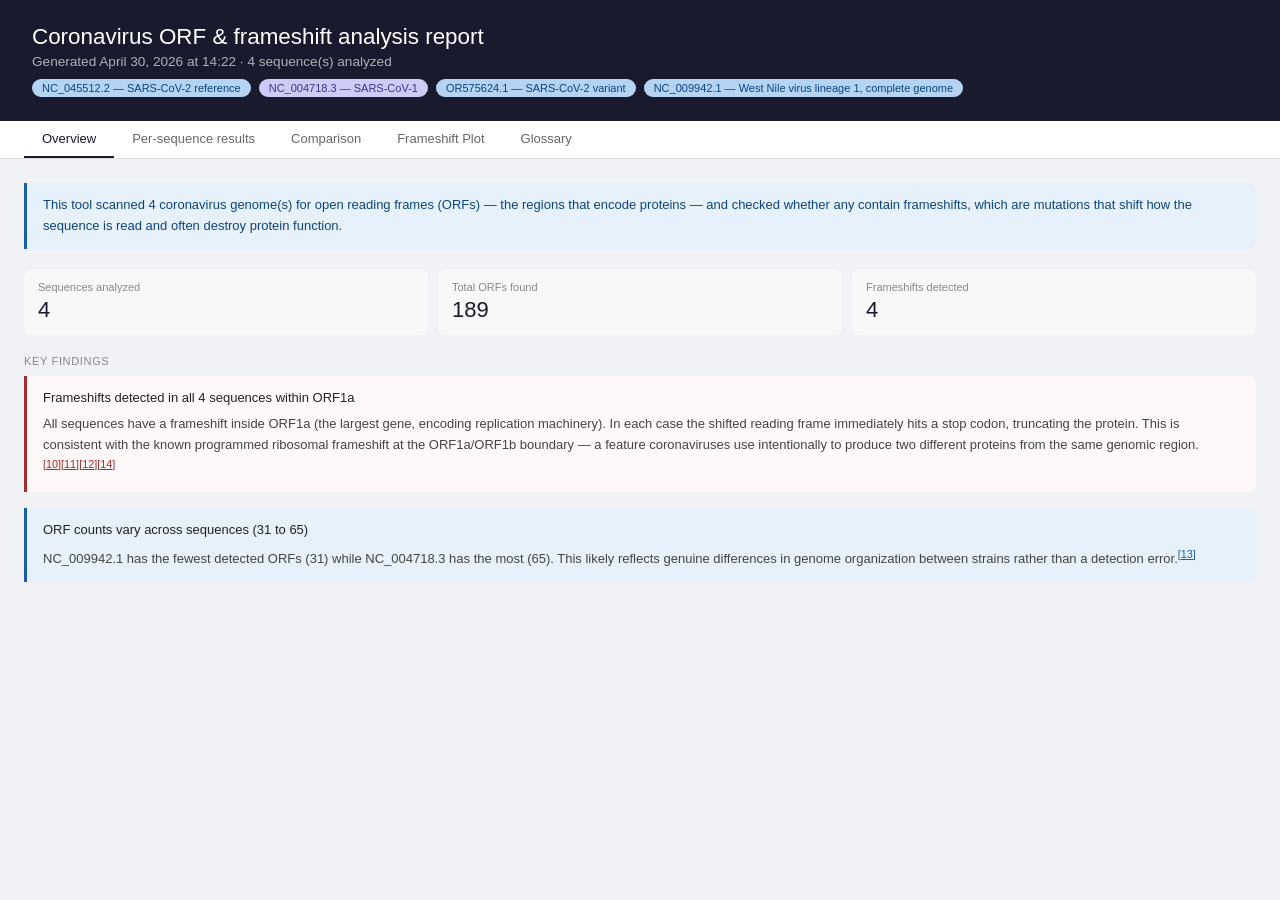
==== commit f60dcded: "stuff" ====
--- a/out_results/full_report.html
+++ b/out_results/full_report.html
@@ -81,7 +81,7 @@
 <body>
   <header>
     <h1>Coronavirus ORF &amp; frameshift analysis report</h1>
-    <p>Generated April 30, 2026 at 13:58 &middot; 4 sequence(s) analyzed</p>
+    <p>Generated April 30, 2026 at 14:22 &middot; 4 sequence(s) analyzed</p>
     <div class="badges">
       <span class="badge badge-ref">NC_045512.2 &mdash; SARS-CoV-2 reference</span><span class="badge badge-sars1">NC_004718.3 &mdash; SARS-CoV-1</span><span class="badge badge-ref">OR575624.1 &mdash; SARS-CoV-2 variant</span><span class="badge badge-ref">NC_009942.1 &mdash; West Nile virus lineage 1, complete genome</span>
     </div>
@@ -1556,7 +1556,7 @@
 <button class="seq-tab " onclick="switchPlot('fp2')">OR575624.1</button>
 <button class="seq-tab " onclick="switchPlot('fp3')">NC_009942.1</button>
 </div>
-    <div id="plot-fp0" class="seq-panel active"><div>                            <div id="5dfef360-a1f5-4b5c-822a-ce724c224770" class="plotly-graph-div" style="height:450px; width:100%;"></div>            <script>                window.PLOTLYENV=window.PLOTLYENV || {};                                if (document.getElementById("5dfef360-a1f5-4b5c-822a-ce724c224770")) {                    Plotly.newPlot(                        "5dfef360-a1f5-4b5c-822a-ce724c224770",                        [{"marker":{"color":"darkorange","line":{"color":"black","width":2},"size":12,"symbol":"square"},"mode":"markers","name":"Neighbor (+1) — overlaps main","x":[null],"y":[null],"type":"scatter"},{"marker":{"color":"crimson","line":{"color":"black","width":2},"size":12,"symbol":"square"},"mode":"markers","name":"Neighbor (+2) — overlaps main","x":[null],"y":[null],"type":"scatter"},{"marker":{"color":"crimson","line":{"color":"black","width":1},"size":12,"symbol":"square"},"mode":"markers","name":"Neighbor (+2)","x":[null],"y":[null],"type":"scatter"},{"marker":{"color":"darkorange","line":{"color":"black","width":1},"size":12,"symbol":"square"},"mode":"markers","name":"Neighbor (+1)","x":[null],"y":[null],"type":"scatter"},{"marker":{"color":"steelblue","size":12,"symbol":"square"},"mode":"markers","name":"Longest ORF (frame 1, dom=0.205)","x":[null],"y":[null],"type":"scatter"}],                        {"template":{"data":{"histogram2dcontour":[{"type":"histogram2dcontour","colorbar":{"outlinewidth":0,"ticks":""},"colorscale":[[0.0,"#0d0887"],[0.1111111111111111,"#46039f"],[0.2222222222222222,"#7201a8"],[0.3333333333333333,"#9c179e"],[0.4444444444444444,"#bd3786"],[0.5555555555555556,"#d8576b"],[0.6666666666666666,"#ed7953"],[0.7777777777777778,"#fb9f3a"],[0.8888888888888888,"#fdca26"],[1.0,"#f0f921"]]}],"choropleth":[{"type":"choropleth","colorbar":{"outlinewidth":0,"ticks":""}}],"histogram2d":[{"type":"histogram2d","colorbar":{"outlinewidth":0,"ticks":""},"colorscale":[[0.0,"#0d0887"],[0.1111111111111111,"#46039f"],[0.2222222222222222,"#7201a8"],[0.3333333333333333,"#9c179e"],[0.4444444444444444,"#bd3786"],[0.5555555555555556,"#d8576b"],[0.6666666666666666,"#ed7953"],[0.7777777777777778,"#fb9f3a"],[0.8888888888888888,"#fdca26"],[1.0,"#f0f921"]]}],"heatmap":[{"type":"heatmap","colorbar":{"outlinewidth":0,"ticks":""},"colorscale":[[0.0,"#0d0887"],[0.1111111111111111,"#46039f"],[0.2222222222222222,"#7201a8"],[0.3333333333333333,"#9c179e"],[0.4444444444444444,"#bd3786"],[0.5555555555555556,"#d8576b"],[0.6666666666666666,"#ed7953"],[0.7777777777777778,"#fb9f3a"],[0.8888888888888888,"#fdca26"],[1.0,"#f0f921"]]}],"contourcarpet":[{"type":"contourcarpet","colorbar":{"outlinewidth":0,"ticks":""}}],"contour":[{"type":"contour","colorbar":{"outlinewidth":0,"ticks":""},"colorscale":[[0.0,"#0d0887"],[0.1111111111111111,"#46039f"],[0.2222222222222222,"#7201a8"],[0.3333333333333333,"#9c179e"],[0.4444444444444444,"#bd3786"],[0.5555555555555556,"#d8576b"],[0.6666666666666666,"#ed7953"],[0.7777777777777778,"#fb9f3a"],[0.8888888888888888,"#fdca26"],[1.0,"#f0f921"]]}],"surface":[{"type":"surface","colorbar":{"outlinewidth":0,"ticks":""},"colorscale":[[0.0,"#0d0887"],[0.1111111111111111,"#46039f"],[0.2222222222222222,"#7201a8"],[0.3333333333333333,"#9c179e"],[0.4444444444444444,"#bd3786"],[0.5555555555555556,"#d8576b"],[0.6666666666666666,"#ed7953"],[0.7777777777777778,"#fb9f3a"],[0.8888888888888888,"#fdca26"],[1.0,"#f0f921"]]}],"mesh3d":[{"type":"mesh3d","colorbar":{"outlinewidth":0,"ticks":""}}],"scatter":[{"fillpattern":{"fillmode":"overlay","size":10,"solidity":0.2},"type":"scatter"}],"parcoords":[{"type":"parcoords","line":{"colorbar":{"outlinewidth":0,"ticks":""}}}],"scatterpolargl":[{"type":"scatterpolargl","marker":{"colorbar":{"outlinewidth":0,"ticks":""}}}],"bar":[{"error_x":{"color":"#2a3f5f"},"error_y":{"color":"#2a3f5f"},"marker":{"line":{"color":"#E5ECF6","width":0.5},"pattern":{"fillmode":"overlay","size":10,"solidity":0.2}},"type":"bar"}],"scattergeo":[{"type":"scattergeo","marker":{"colorbar":{"outlinewidth":0,"ticks":""}}}],"scatterpolar":[{"type":"scatterpolar","marker":{"colorbar":{"outlinewidth":0,"ticks":""}}}],"histogram":[{"marker":{"pattern":{"fillmode":"overlay","size":10,"solidity":0.2}},"type":"histogram"}],"scattergl":[{"type":"scattergl","marker":{"colorbar":{"outlinewidth":0,"ticks":""}}}],"scatter3d":[{"type":"scatter3d","line":{"colorbar":{"outlinewidth":0,"ticks":""}},"marker":{"colorbar":{"outlinewidth":0,"ticks":""}}}],"scattermap":[{"type":"scattermap","marker":{"colorbar":{"outlinewidth":0,"ticks":""}}}],"scattermapbox":[{"type":"scattermapbox","marker":{"colorbar":{"outlinewidth":0,"ticks":""}}}],"scatterternary":[{"type":"scatterternary","marker":{"colorbar":{"outlinewidth":0,"ticks":""}}}],"scattercarpet":[{"type":"scattercarpet","marker":{"colorbar":{"outlinewidth":0,"ticks":""}}}],"carpet":[{"aaxis":{"endlinecolor":"#2a3f5f","gridcolor":"white","linecolor":"white","minorgridcolor":"white","startlinecolor":"#2a3f5f"},"baxis":{"endlinecolor":"#2a3f5f","gridcolor":"white","linecolor":"white","minorgridcolor":"white","startlinecolor":"#2a3f5f"},"type":"carpet"}],"table":[{"cells":{"fill":{"color":"#EBF0F8"},"line":{"color":"white"}},"header":{"fill":{"color":"#C8D4E3"},"line":{"color":"white"}},"type":"table"}],"barpolar":[{"marker":{"line":{"color":"#E5ECF6","width":0.5},"pattern":{"fillmode":"overlay","size":10,"solidity":0.2}},"type":"barpolar"}],"pie":[{"automargin":true,"type":"pie"}]},"layout":{"autotypenumbers":"strict","colorway":["#636efa","#EF553B","#00cc96","#ab63fa","#FFA15A","#19d3f3","#FF6692","#B6E880","#FF97FF","#FECB52"],"font":{"color":"#2a3f5f"},"hovermode":"closest","hoverlabel":{"align":"left"},"paper_bgcolor":"white","plot_bgcolor":"#E5ECF6","polar":{"bgcolor":"#E5ECF6","angularaxis":{"gridcolor":"white","linecolor":"white","ticks":""},"radialaxis":{"gridcolor":"white","linecolor":"white","ticks":""}},"ternary":{"bgcolor":"#E5ECF6","aaxis":{"gridcolor":"white","linecolor":"white","ticks":""},"baxis":{"gridcolor":"white","linecolor":"white","ticks":""},"caxis":{"gridcolor":"white","linecolor":"white","ticks":""}},"coloraxis":{"colorbar":{"outlinewidth":0,"ticks":""}},"colorscale":{"sequential":[[0.0,"#0d0887"],[0.1111111111111111,"#46039f"],[0.2222222222222222,"#7201a8"],[0.3333333333333333,"#9c179e"],[0.4444444444444444,"#bd3786"],[0.5555555555555556,"#d8576b"],[0.6666666666666666,"#ed7953"],[0.7777777777777778,"#fb9f3a"],[0.8888888888888888,"#fdca26"],[1.0,"#f0f921"]],"sequentialminus":[[0.0,"#0d0887"],[0.1111111111111111,"#46039f"],[0.2222222222222222,"#7201a8"],[0.3333333333333333,"#9c179e"],[0.4444444444444444,"#bd3786"],[0.5555555555555556,"#d8576b"],[0.6666666666666666,"#ed7953"],[0.7777777777777778,"#fb9f3a"],[0.8888888888888888,"#fdca26"],[1.0,"#f0f921"]],"diverging":[[0,"#8e0152"],[0.1,"#c51b7d"],[0.2,"#de77ae"],[0.3,"#f1b6da"],[0.4,"#fde0ef"],[0.5,"#f7f7f7"],[0.6,"#e6f5d0"],[0.7,"#b8e186"],[0.8,"#7fbc41"],[0.9,"#4d9221"],[1,"#276419"]]},"xaxis":{"gridcolor":"white","linecolor":"white","ticks":"","title":{"standoff":15},"zerolinecolor":"white","automargin":true,"zerolinewidth":2},"yaxis":{"gridcolor":"white","linecolor":"white","ticks":"","title":{"standoff":15},"zerolinecolor":"white","automargin":true,"zerolinewidth":2},"scene":{"xaxis":{"backgroundcolor":"#E5ECF6","gridcolor":"white","linecolor":"white","showbackground":true,"ticks":"","zerolinecolor":"white","gridwidth":2},"yaxis":{"backgroundcolor":"#E5ECF6","gridcolor":"white","linecolor":"white","showbackground":true,"ticks":"","zerolinecolor":"white","gridwidth":2},"zaxis":{"backgroundcolor":"#E5ECF6","gridcolor":"white","linecolor":"white","showbackground":true,"ticks":"","zerolinecolor":"white","gridwidth":2}},"shapedefaults":{"line":{"color":"#2a3f5f"}},"annotationdefaults":{"arrowcolor":"#2a3f5f","arrowhead":0,"arrowwidth":1},"geo":{"bgcolor":"white","landcolor":"#E5ECF6","subunitcolor":"white","showland":true,"showlakes":true,"lakecolor":"white"},"title":{"x":0.05},"mapbox":{"style":"light"}}},"shapes":[{"fillcolor":"steelblue","line":{"color":"navy","width":1},"type":"rect","x0":265,"x1":13483,"y0":0.7,"y1":1.3},{"fillcolor":"darkorange","line":{"color":"black","dash":"solid","width":2.5},"opacity":0.85,"type":"rect","x0":13310,"x1":13466,"y0":1.7,"y1":2.3},{"fillcolor":"crimson","line":{"color":"black","dash":"solid","width":2.5},"opacity":0.85,"type":"rect","x0":13305,"x1":13311,"y0":-0.3,"y1":0.3},{"fillcolor":"crimson","line":{"color":"black","dash":"solid","width":2.5},"opacity":0.85,"type":"rect","x0":13431,"x1":13458,"y0":-0.3,"y1":0.3},{"fillcolor":"crimson","line":{"color":"black","dash":"dot","width":1},"opacity":0.55,"type":"rect","x0":13563,"x1":13578,"y0":-0.3,"y1":0.3},{"fillcolor":"crimson","line":{"color":"black","dash":"dot","width":1},"opacity":0.55,"type":"rect","x0":13608,"x1":13704,"y0":-0.3,"y1":0.3},{"fillcolor":"darkorange","line":{"color":"black","dash":"solid","width":2.5},"opacity":0.85,"type":"rect","x0":13442,"x1":13448,"y0":1.7,"y1":2.3},{"fillcolor":"darkorange","line":{"color":"black","dash":"dot","width":1},"opacity":0.55,"type":"rect","x0":13550,"x1":13556,"y0":1.7,"y1":2.3},{"fillcolor":"darkorange","line":{"color":"black","dash":"dot","width":1},"opacity":0.55,"type":"rect","x0":13568,"x1":13595,"y0":1.7,"y1":2.3},{"fillcolor":"darkorange","line":{"color":"black","dash":"dot","width":1},"opacity":0.55,"type":"rect","x0":13679,"x1":13727,"y0":1.7,"y1":2.3},{"line":{"color":"black","dash":"dash","width":1.5},"type":"line","x0":13310,"x1":13310,"xref":"x","y0":0,"y1":1,"yref":"y domain"}],"annotations":[{"font":{"color":"white","family":"monospace","size":11},"showarrow":false,"text":"Longest ORF  |  frame 1  |  13218 nt  |  dom=0.205","x":6874.0,"y":1.0},{"font":{"color":"darkorange","family":"monospace","size":8},"showarrow":false,"text":"nt 13310","x":13310,"xanchor":"left","xref":"x","y":2.3499999999999996,"yref":"y"},{"font":{"color":"white","family":"monospace","size":9},"showarrow":false,"text":"+1  dom=0.002","x":13388.0,"y":2.0},{"font":{"color":"crimson","family":"monospace","size":8},"showarrow":false,"text":"nt 13305","x":13305,"xanchor":"left","xref":"x","y":0.35,"yref":"y"},{"font":{"color":"crimson","family":"monospace","size":8},"showarrow":false,"text":"nt 13431","x":13431,"xanchor":"left","xref":"x","y":0.35,"yref":"y"},{"font":{"color":"crimson","family":"monospace","size":8},"showarrow":false,"text":"nt 13563","x":13563,"xanchor":"left","xref":"x","y":0.35,"yref":"y"},{"font":{"color":"crimson","family":"monospace","size":8},"showarrow":false,"text":"nt 13608","x":13608,"xanchor":"left","xref":"x","y":0.35,"yref":"y"},{"font":{"color":"white","family":"monospace","size":9},"showarrow":false,"text":"+2  dom=0.001","x":13656.0,"y":0.0},{"font":{"color":"darkorange","family":"monospace","size":8},"showarrow":false,"text":"nt 13442","x":13442,"xanchor":"left","xref":"x","y":2.3499999999999996,"yref":"y"},{"font":{"color":"darkorange","family":"monospace","size":8},"showarrow":false,"text":"nt 13550","x":13550,"xanchor":"left","xref":"x","y":2.3499999999999996,"yref":"y"},{"font":{"color":"darkorange","family":"monospace","size":8},"showarrow":false,"text":"nt 13568","x":13568,"xanchor":"left","xref":"x","y":2.3499999999999996,"yref":"y"},{"font":{"color":"darkorange","family":"monospace","size":8},"showarrow":false,"text":"nt 13679","x":13679,"xanchor":"left","xref":"x","y":2.3499999999999996,"yref":"y"},{"font":{"color":"black","size":11},"showarrow":false,"text":"Frameshift site  nt 13310","x":13310,"xanchor":"right","xref":"x","y":1,"yanchor":"top","yref":"y domain"},{"bgcolor":"rgba(255,255,255,0.75)","font":{"color":"navy","family":"monospace","size":10},"showarrow":false,"text":"← ORF start @ nt 265","x":12805,"xanchor":"left","xref":"x","y":1.0,"yref":"y"}],"xaxis":{"title":{"text":"Nucleotide Position"},"range":[12805,13827]},"yaxis":{"tickvals":[0.0,1.0,2.0],"ticktext":["Frame 0","Frame 1","Frame 2"],"range":[-0.6,2.6]},"legend":{"x":1.01,"y":1,"xanchor":"left"},"title":{"text":"Frameshift Sites — NC_045512.2"},"height":450,"plot_bgcolor":"white","paper_bgcolor":"white"},                        {"responsive": true}                    )                };            </script>        </div></div><div id="plot-fp1" class="seq-panel "><div>                            <div id="6e23538d-0bd0-447a-bfa3-6e1daf90d437" class="plotly-graph-div" style="height:450px; width:100%;"></div>            <script>                window.PLOTLYENV=window.PLOTLYENV || {};                                if (document.getElementById("6e23538d-0bd0-447a-bfa3-6e1daf90d437")) {                    Plotly.newPlot(                        "6e23538d-0bd0-447a-bfa3-6e1daf90d437",                        [{"marker":{"color":"darkorange","line":{"color":"black","width":2},"size":12,"symbol":"square"},"mode":"markers","name":"Neighbor (+1) — overlaps main","x":[null],"y":[null],"type":"scatter"},{"marker":{"color":"crimson","line":{"color":"black","width":1},"size":12,"symbol":"square"},"mode":"markers","name":"Neighbor (+2)","x":[null],"y":[null],"type":"scatter"},{"marker":{"color":"darkorange","line":{"color":"black","width":1},"size":12,"symbol":"square"},"mode":"markers","name":"Neighbor (+1)","x":[null],"y":[null],"type":"scatter"},{"marker":{"color":"crimson","line":{"color":"black","width":2},"size":12,"symbol":"square"},"mode":"markers","name":"Neighbor (+2) — overlaps main","x":[null],"y":[null],"type":"scatter"},{"marker":{"color":"steelblue","size":12,"symbol":"square"},"mode":"markers","name":"Longest ORF (frame 0, dom=0.19)","x":[null],"y":[null],"type":"scatter"}],                        {"template":{"data":{"histogram2dcontour":[{"type":"histogram2dcontour","colorbar":{"outlinewidth":0,"ticks":""},"colorscale":[[0.0,"#0d0887"],[0.1111111111111111,"#46039f"],[0.2222222222222222,"#7201a8"],[0.3333333333333333,"#9c179e"],[0.4444444444444444,"#bd3786"],[0.5555555555555556,"#d8576b"],[0.6666666666666666,"#ed7953"],[0.7777777777777778,"#fb9f3a"],[0.8888888888888888,"#fdca26"],[1.0,"#f0f921"]]}],"choropleth":[{"type":"choropleth","colorbar":{"outlinewidth":0,"ticks":""}}],"histogram2d":[{"type":"histogram2d","colorbar":{"outlinewidth":0,"ticks":""},"colorscale":[[0.0,"#0d0887"],[0.1111111111111111,"#46039f"],[0.2222222222222222,"#7201a8"],[0.3333333333333333,"#9c179e"],[0.4444444444444444,"#bd3786"],[0.5555555555555556,"#d8576b"],[0.6666666666666666,"#ed7953"],[0.7777777777777778,"#fb9f3a"],[0.8888888888888888,"#fdca26"],[1.0,"#f0f921"]]}],"heatmap":[{"type":"heatmap","colorbar":{"outlinewidth":0,"ticks":""},"colorscale":[[0.0,"#0d0887"],[0.1111111111111111,"#46039f"],[0.2222222222222222,"#7201a8"],[0.3333333333333333,"#9c179e"],[0.4444444444444444,"#bd3786"],[0.5555555555555556,"#d8576b"],[0.6666666666666666,"#ed7953"],[0.7777777777777778,"#fb9f3a"],[0.8888888888888888,"#fdca26"],[1.0,"#f0f921"]]}],"contourcarpet":[{"type":"contourcarpet","colorbar":{"outlinewidth":0,"ticks":""}}],"contour":[{"type":"contour","colorbar":{"outlinewidth":0,"ticks":""},"colorscale":[[0.0,"#0d0887"],[0.1111111111111111,"#46039f"],[0.2222222222222222,"#7201a8"],[0.3333333333333333,"#9c179e"],[0.4444444444444444,"#bd3786"],[0.5555555555555556,"#d8576b"],[0.6666666666666666,"#ed7953"],[0.7777777777777778,"#fb9f3a"],[0.8888888888888888,"#fdca26"],[1.0,"#f0f921"]]}],"surface":[{"type":"surface","colorbar":{"outlinewidth":0,"ticks":""},"colorscale":[[0.0,"#0d0887"],[0.1111111111111111,"#46039f"],[0.2222222222222222,"#7201a8"],[0.3333333333333333,"#9c179e"],[0.4444444444444444,"#bd3786"],[0.5555555555555556,"#d8576b"],[0.6666666666666666,"#ed7953"],[0.7777777777777778,"#fb9f3a"],[0.8888888888888888,"#fdca26"],[1.0,"#f0f921"]]}],"mesh3d":[{"type":"mesh3d","colorbar":{"outlinewidth":0,"ticks":""}}],"scatter":[{"fillpattern":{"fillmode":"overlay","size":10,"solidity":0.2},"type":"scatter"}],"parcoords":[{"type":"parcoords","line":{"colorbar":{"outlinewidth":0,"ticks":""}}}],"scatterpolargl":[{"type":"scatterpolargl","marker":{"colorbar":{"outlinewidth":0,"ticks":""}}}],"bar":[{"error_x":{"color":"#2a3f5f"},"error_y":{"color":"#2a3f5f"},"marker":{"line":{"color":"#E5ECF6","width":0.5},"pattern":{"fillmode":"overlay","size":10,"solidity":0.2}},"type":"bar"}],"scattergeo":[{"type":"scattergeo","marker":{"colorbar":{"outlinewidth":0,"ticks":""}}}],"scatterpolar":[{"type":"scatterpolar","marker":{"colorbar":{"outlinewidth":0,"ticks":""}}}],"histogram":[{"marker":{"pattern":{"fillmode":"overlay","size":10,"solidity":0.2}},"type":"histogram"}],"scattergl":[{"type":"scattergl","marker":{"colorbar":{"outlinewidth":0,"ticks":""}}}],"scatter3d":[{"type":"scatter3d","line":{"colorbar":{"outlinewidth":0,"ticks":""}},"marker":{"colorbar":{"outlinewidth":0,"ticks":""}}}],"scattermap":[{"type":"scattermap","marker":{"colorbar":{"outlinewidth":0,"ticks":""}}}],"scattermapbox":[{"type":"scattermapbox","marker":{"colorbar":{"outlinewidth":0,"ticks":""}}}],"scatterternary":[{"type":"scatterternary","marker":{"colorbar":{"outlinewidth":0,"ticks":""}}}],"scattercarpet":[{"type":"scattercarpet","marker":{"colorbar":{"outlinewidth":0,"ticks":""}}}],"carpet":[{"aaxis":{"endlinecolor":"#2a3f5f","gridcolor":"white","linecolor":"white","minorgridcolor":"white","startlinecolor":"#2a3f5f"},"baxis":{"endlinecolor":"#2a3f5f","gridcolor":"white","linecolor":"white","minorgridcolor":"white","startlinecolor":"#2a3f5f"},"type":"carpet"}],"table":[{"cells":{"fill":{"color":"#EBF0F8"},"line":{"color":"white"}},"header":{"fill":{"color":"#C8D4E3"},"line":{"color":"white"}},"type":"table"}],"barpolar":[{"marker":{"line":{"color":"#E5ECF6","width":0.5},"pattern":{"fillmode":"overlay","size":10,"solidity":0.2}},"type":"barpolar"}],"pie":[{"automargin":true,"type":"pie"}]},"layout":{"autotypenumbers":"strict","colorway":["#636efa","#EF553B","#00cc96","#ab63fa","#FFA15A","#19d3f3","#FF6692","#B6E880","#FF97FF","#FECB52"],"font":{"color":"#2a3f5f"},"hovermode":"closest","hoverlabel":{"align":"left"},"paper_bgcolor":"white","plot_bgcolor":"#E5ECF6","polar":{"bgcolor":"#E5ECF6","angularaxis":{"gridcolor":"white","linecolor":"white","ticks":""},"radialaxis":{"gridcolor":"white","linecolor":"white","ticks":""}},"ternary":{"bgcolor":"#E5ECF6","aaxis":{"gridcolor":"white","linecolor":"white","ticks":""},"baxis":{"gridcolor":"white","linecolor":"white","ticks":""},"caxis":{"gridcolor":"white","linecolor":"white","ticks":""}},"coloraxis":{"colorbar":{"outlinewidth":0,"ticks":""}},"colorscale":{"sequential":[[0.0,"#0d0887"],[0.1111111111111111,"#46039f"],[0.2222222222222222,"#7201a8"],[0.3333333333333333,"#9c179e"],[0.4444444444444444,"#bd3786"],[0.5555555555555556,"#d8576b"],[0.6666666666666666,"#ed7953"],[0.7777777777777778,"#fb9f3a"],[0.8888888888888888,"#fdca26"],[1.0,"#f0f921"]],"sequentialminus":[[0.0,"#0d0887"],[0.1111111111111111,"#46039f"],[0.2222222222222222,"#7201a8"],[0.3333333333333333,"#9c179e"],[0.4444444444444444,"#bd3786"],[0.5555555555555556,"#d8576b"],[0.6666666666666666,"#ed7953"],[0.7777777777777778,"#fb9f3a"],[0.8888888888888888,"#fdca26"],[1.0,"#f0f921"]],"diverging":[[0,"#8e0152"],[0.1,"#c51b7d"],[0.2,"#de77ae"],[0.3,"#f1b6da"],[0.4,"#fde0ef"],[0.5,"#f7f7f7"],[0.6,"#e6f5d0"],[0.7,"#b8e186"],[0.8,"#7fbc41"],[0.9,"#4d9221"],[1,"#276419"]]},"xaxis":{"gridcolor":"white","linecolor":"white","ticks":"","title":{"standoff":15},"zerolinecolor":"white","automargin":true,"zerolinewidth":2},"yaxis":{"gridcolor":"white","linecolor":"white","ticks":"","title":{"standoff":15},"zerolinecolor":"white","automargin":true,"zerolinewidth":2},"scene":{"xaxis":{"backgroundcolor":"#E5ECF6","gridcolor":"white","linecolor":"white","showbackground":true,"ticks":"","zerolinecolor":"white","gridwidth":2},"yaxis":{"backgroundcolor":"#E5ECF6","gridcolor":"white","linecolor":"white","showbackground":true,"ticks":"","zerolinecolor":"white","gridwidth":2},"zaxis":{"backgroundcolor":"#E5ECF6","gridcolor":"white","linecolor":"white","showbackground":true,"ticks":"","zerolinecolor":"white","gridwidth":2}},"shapedefaults":{"line":{"color":"#2a3f5f"}},"annotationdefaults":{"arrowcolor":"#2a3f5f","arrowhead":0,"arrowwidth":1},"geo":{"bgcolor":"white","landcolor":"#E5ECF6","subunitcolor":"white","showland":true,"showlakes":true,"lakecolor":"white"},"title":{"x":0.05},"mapbox":{"style":"light"}}},"shapes":[{"fillcolor":"steelblue","line":{"color":"navy","width":1},"type":"rect","x0":264,"x1":13413,"y0":-0.3,"y1":0.3},{"fillcolor":"darkorange","line":{"color":"black","dash":"solid","width":2.5},"opacity":0.85,"type":"rect","x0":13267,"x1":13366,"y0":0.7,"y1":1.3},{"fillcolor":"darkorange","line":{"color":"black","dash":"solid","width":2.5},"opacity":0.85,"type":"rect","x0":13378,"x1":13396,"y0":0.7,"y1":1.3},{"fillcolor":"crimson","line":{"color":"black","dash":"dot","width":1},"opacity":0.55,"type":"rect","x0":13598,"x1":21485,"y0":1.7,"y1":2.3},{"fillcolor":"darkorange","line":{"color":"black","dash":"solid","width":2.5},"opacity":0.85,"type":"rect","x0":13360,"x1":13366,"y0":0.7,"y1":1.3},{"fillcolor":"darkorange","line":{"color":"black","dash":"dot","width":1},"opacity":0.55,"type":"rect","x0":13486,"x1":13513,"y0":0.7,"y1":1.3},{"fillcolor":"darkorange","line":{"color":"black","dash":"dot","width":1},"opacity":0.55,"type":"rect","x0":13597,"x1":13645,"y0":0.7,"y1":1.3},{"fillcolor":"crimson","line":{"color":"black","dash":"solid","width":2.5},"opacity":0.85,"type":"rect","x0":13223,"x1":13229,"y0":1.7,"y1":2.3},{"fillcolor":"crimson","line":{"color":"black","dash":"solid","width":2.5},"opacity":0.85,"type":"rect","x0":13349,"x1":13376,"y0":1.7,"y1":2.3},{"fillcolor":"crimson","line":{"color":"black","dash":"dot","width":1},"opacity":0.55,"type":"rect","x0":13481,"x1":13496,"y0":1.7,"y1":2.3},{"line":{"color":"black","dash":"dash","width":1.5},"type":"line","x0":13267,"x1":13267,"xref":"x","y0":0,"y1":1,"yref":"y domain"}],"annotations":[{"font":{"color":"white","family":"monospace","size":11},"showarrow":false,"text":"Longest ORF  |  frame 0  |  13149 nt  |  dom=0.19","x":6838.5,"y":0.0},{"font":{"color":"darkorange","family":"monospace","size":8},"showarrow":false,"text":"nt 13267","x":13267,"xanchor":"left","xref":"x","y":1.35,"yref":"y"},{"font":{"color":"white","family":"monospace","size":9},"showarrow":false,"text":"+1  dom=0.001","x":13316.5,"y":1.0},{"font":{"color":"darkorange","family":"monospace","size":8},"showarrow":false,"text":"nt 13378","x":13378,"xanchor":"left","xref":"x","y":1.35,"yref":"y"},{"font":{"color":"crimson","family":"monospace","size":8},"showarrow":false,"text":"nt 13598","x":13598,"xanchor":"left","xref":"x","y":2.3499999999999996,"yref":"y"},{"font":{"color":"white","family":"monospace","size":9},"showarrow":false,"text":"+2  dom=0.114","x":17541.5,"y":2.0},{"font":{"color":"darkorange","family":"monospace","size":8},"showarrow":false,"text":"nt 13360","x":13360,"xanchor":"left","xref":"x","y":1.35,"yref":"y"},{"font":{"color":"darkorange","family":"monospace","size":8},"showarrow":false,"text":"nt 13486","x":13486,"xanchor":"left","xref":"x","y":1.35,"yref":"y"},{"font":{"color":"darkorange","family":"monospace","size":8},"showarrow":false,"text":"nt 13597","x":13597,"xanchor":"left","xref":"x","y":1.35,"yref":"y"},{"font":{"color":"crimson","family":"monospace","size":8},"showarrow":false,"text":"nt 13223","x":13223,"xanchor":"left","xref":"x","y":2.3499999999999996,"yref":"y"},{"font":{"color":"crimson","family":"monospace","size":8},"showarrow":false,"text":"nt 13349","x":13349,"xanchor":"left","xref":"x","y":2.3499999999999996,"yref":"y"},{"font":{"color":"crimson","family":"monospace","size":8},"showarrow":false,"text":"nt 13481","x":13481,"xanchor":"left","xref":"x","y":2.3499999999999996,"yref":"y"},{"font":{"color":"black","size":11},"showarrow":false,"text":"Frameshift site  nt 13267","x":13267,"xanchor":"right","xref":"x","y":1,"yanchor":"top","yref":"y domain"},{"bgcolor":"rgba(255,255,255,0.75)","font":{"color":"navy","family":"monospace","size":10},"showarrow":false,"text":"← ORF start @ nt 264","x":12723,"xanchor":"left","xref":"x","y":0.0,"yref":"y"}],"xaxis":{"title":{"text":"Nucleotide Position"},"range":[12723,21585]},"yaxis":{"tickvals":[0.0,1.0,2.0],"ticktext":["Frame 0","Frame 1","Frame 2"],"range":[-0.6,2.6]},"legend":{"x":1.01,"y":1,"xanchor":"left"},"title":{"text":"Frameshift Sites — NC_004718.3"},"height":450,"plot_bgcolor":"white","paper_bgcolor":"white"},                        {"responsive": true}                    )                };            </script>        </div></div><div id="plot-fp2" class="seq-panel "><div>                            <div id="7003fea0-9308-41cc-922f-f9430f47a1f7" class="plotly-graph-div" style="height:450px; width:100%;"></div>            <script>                window.PLOTLYENV=window.PLOTLYENV || {};                                if (document.getElementById("7003fea0-9308-41cc-922f-f9430f47a1f7")) {                    Plotly.newPlot(                        "7003fea0-9308-41cc-922f-f9430f47a1f7",                        [{"marker":{"color":"darkorange","line":{"color":"black","width":2},"size":12,"symbol":"square"},"mode":"markers","name":"Neighbor (+1) — overlaps main","x":[null],"y":[null],"type":"scatter"},{"marker":{"color":"crimson","line":{"color":"black","width":2},"size":12,"symbol":"square"},"mode":"markers","name":"Neighbor (+2) — overlaps main","x":[null],"y":[null],"type":"scatter"},{"marker":{"color":"crimson","line":{"color":"black","width":1},"size":12,"symbol":"square"},"mode":"markers","name":"Neighbor (+2)","x":[null],"y":[null],"type":"scatter"},{"marker":{"color":"darkorange","line":{"color":"black","width":1},"size":12,"symbol":"square"},"mode":"markers","name":"Neighbor (+1)","x":[null],"y":[null],"type":"scatter"},{"marker":{"color":"steelblue","size":12,"symbol":"square"},"mode":"markers","name":"Longest ORF (frame 1, dom=0.205)","x":[null],"y":[null],"type":"scatter"}],                        {"template":{"data":{"histogram2dcontour":[{"type":"histogram2dcontour","colorbar":{"outlinewidth":0,"ticks":""},"colorscale":[[0.0,"#0d0887"],[0.1111111111111111,"#46039f"],[0.2222222222222222,"#7201a8"],[0.3333333333333333,"#9c179e"],[0.4444444444444444,"#bd3786"],[0.5555555555555556,"#d8576b"],[0.6666666666666666,"#ed7953"],[0.7777777777777778,"#fb9f3a"],[0.8888888888888888,"#fdca26"],[1.0,"#f0f921"]]}],"choropleth":[{"type":"choropleth","colorbar":{"outlinewidth":0,"ticks":""}}],"histogram2d":[{"type":"histogram2d","colorbar":{"outlinewidth":0,"ticks":""},"colorscale":[[0.0,"#0d0887"],[0.1111111111111111,"#46039f"],[0.2222222222222222,"#7201a8"],[0.3333333333333333,"#9c179e"],[0.4444444444444444,"#bd3786"],[0.5555555555555556,"#d8576b"],[0.6666666666666666,"#ed7953"],[0.7777777777777778,"#fb9f3a"],[0.8888888888888888,"#fdca26"],[1.0,"#f0f921"]]}],"heatmap":[{"type":"heatmap","colorbar":{"outlinewidth":0,"ticks":""},"colorscale":[[0.0,"#0d0887"],[0.1111111111111111,"#46039f"],[0.2222222222222222,"#7201a8"],[0.3333333333333333,"#9c179e"],[0.4444444444444444,"#bd3786"],[0.5555555555555556,"#d8576b"],[0.6666666666666666,"#ed7953"],[0.7777777777777778,"#fb9f3a"],[0.8888888888888888,"#fdca26"],[1.0,"#f0f921"]]}],"contourcarpet":[{"type":"contourcarpet","colorbar":{"outlinewidth":0,"ticks":""}}],"contour":[{"type":"contour","colorbar":{"outlinewidth":0,"ticks":""},"colorscale":[[0.0,"#0d0887"],[0.1111111111111111,"#46039f"],[0.2222222222222222,"#7201a8"],[0.3333333333333333,"#9c179e"],[0.4444444444444444,"#bd3786"],[0.5555555555555556,"#d8576b"],[0.6666666666666666,"#ed7953"],[0.7777777777777778,"#fb9f3a"],[0.8888888888888888,"#fdca26"],[1.0,"#f0f921"]]}],"surface":[{"type":"surface","colorbar":{"outlinewidth":0,"ticks":""},"colorscale":[[0.0,"#0d0887"],[0.1111111111111111,"#46039f"],[0.2222222222222222,"#7201a8"],[0.3333333333333333,"#9c179e"],[0.4444444444444444,"#bd3786"],[0.5555555555555556,"#d8576b"],[0.6666666666666666,"#ed7953"],[0.7777777777777778,"#fb9f3a"],[0.8888888888888888,"#fdca26"],[1.0,"#f0f921"]]}],"mesh3d":[{"type":"mesh3d","colorbar":{"outlinewidth":0,"ticks":""}}],"scatter":[{"fillpattern":{"fillmode":"overlay","size":10,"solidity":0.2},"type":"scatter"}],"parcoords":[{"type":"parcoords","line":{"colorbar":{"outlinewidth":0,"ticks":""}}}],"scatterpolargl":[{"type":"scatterpolargl","marker":{"colorbar":{"outlinewidth":0,"ticks":""}}}],"bar":[{"error_x":{"color":"#2a3f5f"},"error_y":{"color":"#2a3f5f"},"marker":{"line":{"color":"#E5ECF6","width":0.5},"pattern":{"fillmode":"overlay","size":10,"solidity":0.2}},"type":"bar"}],"scattergeo":[{"type":"scattergeo","marker":{"colorbar":{"outlinewidth":0,"ticks":""}}}],"scatterpolar":[{"type":"scatterpolar","marker":{"colorbar":{"outlinewidth":0,"ticks":""}}}],"histogram":[{"marker":{"pattern":{"fillmode":"overlay","size":10,"solidity":0.2}},"type":"histogram"}],"scattergl":[{"type":"scattergl","marker":{"colorbar":{"outlinewidth":0,"ticks":""}}}],"scatter3d":[{"type":"scatter3d","line":{"colorbar":{"outlinewidth":0,"ticks":""}},"marker":{"colorbar":{"outlinewidth":0,"ticks":""}}}],"scattermap":[{"type":"scattermap","marker":{"colorbar":{"outlinewidth":0,"ticks":""}}}],"scattermapbox":[{"type":"scattermapbox","marker":{"colorbar":{"outlinewidth":0,"ticks":""}}}],"scatterternary":[{"type":"scatterternary","marker":{"colorbar":{"outlinewidth":0,"ticks":""}}}],"scattercarpet":[{"type":"scattercarpet","marker":{"colorbar":{"outlinewidth":0,"ticks":""}}}],"carpet":[{"aaxis":{"endlinecolor":"#2a3f5f","gridcolor":"white","linecolor":"white","minorgridcolor":"white","startlinecolor":"#2a3f5f"},"baxis":{"endlinecolor":"#2a3f5f","gridcolor":"white","linecolor":"white","minorgridcolor":"white","startlinecolor":"#2a3f5f"},"type":"carpet"}],"table":[{"cells":{"fill":{"color":"#EBF0F8"},"line":{"color":"white"}},"header":{"fill":{"color":"#C8D4E3"},"line":{"color":"white"}},"type":"table"}],"barpolar":[{"marker":{"line":{"color":"#E5ECF6","width":0.5},"pattern":{"fillmode":"overlay","size":10,"solidity":0.2}},"type":"barpolar"}],"pie":[{"automargin":true,"type":"pie"}]},"layout":{"autotypenumbers":"strict","colorway":["#636efa","#EF553B","#00cc96","#ab63fa","#FFA15A","#19d3f3","#FF6692","#B6E880","#FF97FF","#FECB52"],"font":{"color":"#2a3f5f"},"hovermode":"closest","hoverlabel":{"align":"left"},"paper_bgcolor":"white","plot_bgcolor":"#E5ECF6","polar":{"bgcolor":"#E5ECF6","angularaxis":{"gridcolor":"white","linecolor":"white","ticks":""},"radialaxis":{"gridcolor":"white","linecolor":"white","ticks":""}},"ternary":{"bgcolor":"#E5ECF6","aaxis":{"gridcolor":"white","linecolor":"white","ticks":""},"baxis":{"gridcolor":"white","linecolor":"white","ticks":""},"caxis":{"gridcolor":"white","linecolor":"white","ticks":""}},"coloraxis":{"colorbar":{"outlinewidth":0,"ticks":""}},"colorscale":{"sequential":[[0.0,"#0d0887"],[0.1111111111111111,"#46039f"],[0.2222222222222222,"#7201a8"],[0.3333333333333333,"#9c179e"],[0.4444444444444444,"#bd3786"],[0.5555555555555556,"#d8576b"],[0.6666666666666666,"#ed7953"],[0.7777777777777778,"#fb9f3a"],[0.8888888888888888,"#fdca26"],[1.0,"#f0f921"]],"sequentialminus":[[0.0,"#0d0887"],[0.1111111111111111,"#46039f"],[0.2222222222222222,"#7201a8"],[0.3333333333333333,"#9c179e"],[0.4444444444444444,"#bd3786"],[0.5555555555555556,"#d8576b"],[0.6666666666666666,"#ed7953"],[0.7777777777777778,"#fb9f3a"],[0.8888888888888888,"#fdca26"],[1.0,"#f0f921"]],"diverging":[[0,"#8e0152"],[0.1,"#c51b7d"],[0.2,"#de77ae"],[0.3,"#f1b6da"],[0.4,"#fde0ef"],[0.5,"#f7f7f7"],[0.6,"#e6f5d0"],[0.7,"#b8e186"],[0.8,"#7fbc41"],[0.9,"#4d9221"],[1,"#276419"]]},"xaxis":{"gridcolor":"white","linecolor":"white","ticks":"","title":{"standoff":15},"zerolinecolor":"white","automargin":true,"zerolinewidth":2},"yaxis":{"gridcolor":"white","linecolor":"white","ticks":"","title":{"standoff":15},"zerolinecolor":"white","automargin":true,"zerolinewidth":2},"scene":{"xaxis":{"backgroundcolor":"#E5ECF6","gridcolor":"white","linecolor":"white","showbackground":true,"ticks":"","zerolinecolor":"white","gridwidth":2},"yaxis":{"backgroundcolor":"#E5ECF6","gridcolor":"white","linecolor":"white","showbackground":true,"ticks":"","zerolinecolor":"white","gridwidth":2},"zaxis":{"backgroundcolor":"#E5ECF6","gridcolor":"white","linecolor":"white","showbackground":true,"ticks":"","zerolinecolor":"white","gridwidth":2}},"shapedefaults":{"line":{"color":"#2a3f5f"}},"annotationdefaults":{"arrowcolor":"#2a3f5f","arrowhead":0,"arrowwidth":1},"geo":{"bgcolor":"white","landcolor":"#E5ECF6","subunitcolor":"white","showland":true,"showlakes":true,"lakecolor":"white"},"title":{"x":0.05},"mapbox":{"style":"light"}}},"shapes":[{"fillcolor":"steelblue","line":{"color":"navy","width":1},"type":"rect","x0":262,"x1":13471,"y0":0.7,"y1":1.3},{"fillcolor":"darkorange","line":{"color":"black","dash":"solid","width":2.5},"opacity":0.85,"type":"rect","x0":13298,"x1":13454,"y0":1.7,"y1":2.3},{"fillcolor":"crimson","line":{"color":"black","dash":"solid","width":2.5},"opacity":0.85,"type":"rect","x0":13335,"x1":13341,"y0":-0.3,"y1":0.3},{"fillcolor":"crimson","line":{"color":"black","dash":"solid","width":2.5},"opacity":0.85,"type":"rect","x0":13443,"x1":13449,"y0":-0.3,"y1":0.3},{"fillcolor":"crimson","line":{"color":"black","dash":"solid","width":2.5},"opacity":0.85,"type":"rect","x0":13461,"x1":13488,"y0":-0.3,"y1":0.3},{"fillcolor":"crimson","line":{"color":"black","dash":"dot","width":1},"opacity":0.55,"type":"rect","x0":13572,"x1":13620,"y0":-0.3,"y1":0.3},{"fillcolor":"darkorange","line":{"color":"black","dash":"solid","width":2.5},"opacity":0.85,"type":"rect","x0":13271,"x1":13307,"y0":1.7,"y1":2.3},{"fillcolor":"darkorange","line":{"color":"black","dash":"solid","width":2.5},"opacity":0.85,"type":"rect","x0":13313,"x1":13325,"y0":1.7,"y1":2.3},{"fillcolor":"darkorange","line":{"color":"black","dash":"solid","width":2.5},"opacity":0.85,"type":"rect","x0":13448,"x1":13460,"y0":1.7,"y1":2.3},{"fillcolor":"darkorange","line":{"color":"black","dash":"dot","width":1},"opacity":0.55,"type":"rect","x0":13490,"x1":13589,"y0":1.7,"y1":2.3},{"line":{"color":"black","dash":"dash","width":1.5},"type":"line","x0":13298,"x1":13298,"xref":"x","y0":0,"y1":1,"yref":"y domain"}],"annotations":[{"font":{"color":"white","family":"monospace","size":11},"showarrow":false,"text":"Longest ORF  |  frame 1  |  13209 nt  |  dom=0.205","x":6866.5,"y":1.0},{"font":{"color":"darkorange","family":"monospace","size":8},"showarrow":false,"text":"nt 13298","x":13298,"xanchor":"left","xref":"x","y":2.3499999999999996,"yref":"y"},{"font":{"color":"white","family":"monospace","size":9},"showarrow":false,"text":"+1  dom=0.002","x":13376.0,"y":2.0},{"font":{"color":"crimson","family":"monospace","size":8},"showarrow":false,"text":"nt 13335","x":13335,"xanchor":"left","xref":"x","y":0.35,"yref":"y"},{"font":{"color":"crimson","family":"monospace","size":8},"showarrow":false,"text":"nt 13443","x":13443,"xanchor":"left","xref":"x","y":0.35,"yref":"y"},{"font":{"color":"crimson","family":"monospace","size":8},"showarrow":false,"text":"nt 13461","x":13461,"xanchor":"left","xref":"x","y":0.35,"yref":"y"},{"font":{"color":"crimson","family":"monospace","size":8},"showarrow":false,"text":"nt 13572","x":13572,"xanchor":"left","xref":"x","y":0.35,"yref":"y"},{"font":{"color":"darkorange","family":"monospace","size":8},"showarrow":false,"text":"nt 13271","x":13271,"xanchor":"left","xref":"x","y":2.3499999999999996,"yref":"y"},{"font":{"color":"darkorange","family":"monospace","size":8},"showarrow":false,"text":"nt 13313","x":13313,"xanchor":"left","xref":"x","y":2.3499999999999996,"yref":"y"},{"font":{"color":"darkorange","family":"monospace","size":8},"showarrow":false,"text":"nt 13448","x":13448,"xanchor":"left","xref":"x","y":2.3499999999999996,"yref":"y"},{"font":{"color":"darkorange","family":"monospace","size":8},"showarrow":false,"text":"nt 13490","x":13490,"xanchor":"left","xref":"x","y":2.3499999999999996,"yref":"y"},{"font":{"color":"white","family":"monospace","size":9},"showarrow":false,"text":"+1  dom=0.002","x":13539.5,"y":2.0},{"font":{"color":"black","size":11},"showarrow":false,"text":"Frameshift site  nt 13298","x":13298,"xanchor":"right","xref":"x","y":1,"yanchor":"top","yref":"y domain"},{"bgcolor":"rgba(255,255,255,0.75)","font":{"color":"navy","family":"monospace","size":10},"showarrow":false,"text":"← ORF start @ nt 262","x":12771,"xanchor":"left","xref":"x","y":1.0,"yref":"y"}],"xaxis":{"title":{"text":"Nucleotide Position"},"range":[12771,13720]},"yaxis":{"tickvals":[0.0,1.0,2.0],"ticktext":["Frame 0","Frame 1","Frame 2"],"range":[-0.6,2.6]},"legend":{"x":1.01,"y":1,"xanchor":"left"},"title":{"text":"Frameshift Sites — OR575624.1"},"height":450,"plot_bgcolor":"white","paper_bgcolor":"white"},                        {"responsive": true}                    )                };            </script>        </div></div><div id="plot-fp3" class="seq-panel "><div>                            <div id="bc52c72a-79bf-4f27-bc72-d546dcf434e1" class="plotly-graph-div" style="height:450px; width:100%;"></div>            <script>                window.PLOTLYENV=window.PLOTLYENV || {};                                if (document.getElementById("bc52c72a-79bf-4f27-bc72-d546dcf434e1")) {                    Plotly.newPlot(                        "bc52c72a-79bf-4f27-bc72-d546dcf434e1",                        [{"marker":{"color":"darkorange","line":{"color":"black","width":2},"size":12,"symbol":"square"},"mode":"markers","name":"Neighbor (+1) — overlaps main","x":[null],"y":[null],"type":"scatter"},{"marker":{"color":"crimson","line":{"color":"black","width":2},"size":12,"symbol":"square"},"mode":"markers","name":"Neighbor (+2) — overlaps main","x":[null],"y":[null],"type":"scatter"},{"marker":{"color":"crimson","line":{"color":"black","width":1},"size":12,"symbol":"square"},"mode":"markers","name":"Neighbor (+2)","x":[null],"y":[null],"type":"scatter"},{"marker":{"color":"steelblue","size":12,"symbol":"square"},"mode":"markers","name":"Longest ORF (frame 0, dom=0.384)","x":[null],"y":[null],"type":"scatter"}],                        {"template":{"data":{"histogram2dcontour":[{"type":"histogram2dcontour","colorbar":{"outlinewidth":0,"ticks":""},"colorscale":[[0.0,"#0d0887"],[0.1111111111111111,"#46039f"],[0.2222222222222222,"#7201a8"],[0.3333333333333333,"#9c179e"],[0.4444444444444444,"#bd3786"],[0.5555555555555556,"#d8576b"],[0.6666666666666666,"#ed7953"],[0.7777777777777778,"#fb9f3a"],[0.8888888888888888,"#fdca26"],[1.0,"#f0f921"]]}],"choropleth":[{"type":"choropleth","colorbar":{"outlinewidth":0,"ticks":""}}],"histogram2d":[{"type":"histogram2d","colorbar":{"outlinewidth":0,"ticks":""},"colorscale":[[0.0,"#0d0887"],[0.1111111111111111,"#46039f"],[0.2222222222222222,"#7201a8"],[0.3333333333333333,"#9c179e"],[0.4444444444444444,"#bd3786"],[0.5555555555555556,"#d8576b"],[0.6666666666666666,"#ed7953"],[0.7777777777777778,"#fb9f3a"],[0.8888888888888888,"#fdca26"],[1.0,"#f0f921"]]}],"heatmap":[{"type":"heatmap","colorbar":{"outlinewidth":0,"ticks":""},"colorscale":[[0.0,"#0d0887"],[0.1111111111111111,"#46039f"],[0.2222222222222222,"#7201a8"],[0.3333333333333333,"#9c179e"],[0.4444444444444444,"#bd3786"],[0.5555555555555556,"#d8576b"],[0.6666666666666666,"#ed7953"],[0.7777777777777778,"#fb9f3a"],[0.8888888888888888,"#fdca26"],[1.0,"#f0f921"]]}],"contourcarpet":[{"type":"contourcarpet","colorbar":{"outlinewidth":0,"ticks":""}}],"contour":[{"type":"contour","colorbar":{"outlinewidth":0,"ticks":""},"colorscale":[[0.0,"#0d0887"],[0.1111111111111111,"#46039f"],[0.2222222222222222,"#7201a8"],[0.3333333333333333,"#9c179e"],[0.4444444444444444,"#bd3786"],[0.5555555555555556,"#d8576b"],[0.6666666666666666,"#ed7953"],[0.7777777777777778,"#fb9f3a"],[0.8888888888888888,"#fdca26"],[1.0,"#f0f921"]]}],"surface":[{"type":"surface","colorbar":{"outlinewidth":0,"ticks":""},"colorscale":[[0.0,"#0d0887"],[0.1111111111111111,"#46039f"],[0.2222222222222222,"#7201a8"],[0.3333333333333333,"#9c179e"],[0.4444444444444444,"#bd3786"],[0.5555555555555556,"#d8576b"],[0.6666666666666666,"#ed7953"],[0.7777777777777778,"#fb9f3a"],[0.8888888888888888,"#fdca26"],[1.0,"#f0f921"]]}],"mesh3d":[{"type":"mesh3d","colorbar":{"outlinewidth":0,"ticks":""}}],"scatter":[{"fillpattern":{"fillmode":"overlay","size":10,"solidity":0.2},"type":"scatter"}],"parcoords":[{"type":"parcoords","line":{"colorbar":{"outlinewidth":0,"ticks":""}}}],"scatterpolargl":[{"type":"scatterpolargl","marker":{"colorbar":{"outlinewidth":0,"ticks":""}}}],"bar":[{"error_x":{"color":"#2a3f5f"},"error_y":{"color":"#2a3f5f"},"marker":{"line":{"color":"#E5ECF6","width":0.5},"pattern":{"fillmode":"overlay","size":10,"solidity":0.2}},"type":"bar"}],"scattergeo":[{"type":"scattergeo","marker":{"colorbar":{"outlinewidth":0,"ticks":""}}}],"scatterpolar":[{"type":"scatterpolar","marker":{"colorbar":{"outlinewidth":0,"ticks":""}}}],"histogram":[{"marker":{"pattern":{"fillmode":"overlay","size":10,"solidity":0.2}},"type":"histogram"}],"scattergl":[{"type":"scattergl","marker":{"colorbar":{"outlinewidth":0,"ticks":""}}}],"scatter3d":[{"type":"scatter3d","line":{"colorbar":{"outlinewidth":0,"ticks":""}},"marker":{"colorbar":{"outlinewidth":0,"ticks":""}}}],"scattermap":[{"type":"scattermap","marker":{"colorbar":{"outlinewidth":0,"ticks":""}}}],"scattermapbox":[{"type":"scattermapbox","marker":{"colorbar":{"outlinewidth":0,"ticks":""}}}],"scatterternary":[{"type":"scatterternary","marker":{"colorbar":{"outlinewidth":0,"ticks":""}}}],"scattercarpet":[{"type":"scattercarpet","marker":{"colorbar":{"outlinewidth":0,"ticks":""}}}],"carpet":[{"aaxis":{"endlinecolor":"#2a3f5f","gridcolor":"white","linecolor":"white","minorgridcolor":"white","startlinecolor":"#2a3f5f"},"baxis":{"endlinecolor":"#2a3f5f","gridcolor":"white","linecolor":"white","minorgridcolor":"white","startlinecolor":"#2a3f5f"},"type":"carpet"}],"table":[{"cells":{"fill":{"color":"#EBF0F8"},"line":{"color":"white"}},"header":{"fill":{"color":"#C8D4E3"},"line":{"color":"white"}},"type":"table"}],"barpolar":[{"marker":{"line":{"color":"#E5ECF6","width":0.5},"pattern":{"fillmode":"overlay","size":10,"solidity":0.2}},"type":"barpolar"}],"pie":[{"automargin":true,"type":"pie"}]},"layout":{"autotypenumbers":"strict","colorway":["#636efa","#EF553B","#00cc96","#ab63fa","#FFA15A","#19d3f3","#FF6692","#B6E880","#FF97FF","#FECB52"],"font":{"color":"#2a3f5f"},"hovermode":"closest","hoverlabel":{"align":"left"},"paper_bgcolor":"white","plot_bgcolor":"#E5ECF6","polar":{"bgcolor":"#E5ECF6","angularaxis":{"gridcolor":"white","linecolor":"white","ticks":""},"radialaxis":{"gridcolor":"white","linecolor":"white","ticks":""}},"ternary":{"bgcolor":"#E5ECF6","aaxis":{"gridcolor":"white","linecolor":"white","ticks":""},"baxis":{"gridcolor":"white","linecolor":"white","ticks":""},"caxis":{"gridcolor":"white","linecolor":"white","ticks":""}},"coloraxis":{"colorbar":{"outlinewidth":0,"ticks":""}},"colorscale":{"sequential":[[0.0,"#0d0887"],[0.1111111111111111,"#46039f"],[0.2222222222222222,"#7201a8"],[0.3333333333333333,"#9c179e"],[0.4444444444444444,"#bd3786"],[0.5555555555555556,"#d8576b"],[0.6666666666666666,"#ed7953"],[0.7777777777777778,"#fb9f3a"],[0.8888888888888888,"#fdca26"],[1.0,"#f0f921"]],"sequentialminus":[[0.0,"#0d0887"],[0.1111111111111111,"#46039f"],[0.2222222222222222,"#7201a8"],[0.3333333333333333,"#9c179e"],[0.4444444444444444,"#bd3786"],[0.5555555555555556,"#d8576b"],[0.6666666666666666,"#ed7953"],[0.7777777777777778,"#fb9f3a"],[0.8888888888888888,"#fdca26"],[1.0,"#f0f921"]],"diverging":[[0,"#8e0152"],[0.1,"#c51b7d"],[0.2,"#de77ae"],[0.3,"#f1b6da"],[0.4,"#fde0ef"],[0.5,"#f7f7f7"],[0.6,"#e6f5d0"],[0.7,"#b8e186"],[0.8,"#7fbc41"],[0.9,"#4d9221"],[1,"#276419"]]},"xaxis":{"gridcolor":"white","linecolor":"white","ticks":"","title":{"standoff":15},"zerolinecolor":"white","automargin":true,"zerolinewidth":2},"yaxis":{"gridcolor":"white","linecolor":"white","ticks":"","title":{"standoff":15},"zerolinecolor":"white","automargin":true,"zerolinewidth":2},"scene":{"xaxis":{"backgroundcolor":"#E5ECF6","gridcolor":"white","linecolor":"white","showbackground":true,"ticks":"","zerolinecolor":"white","gridwidth":2},"yaxis":{"backgroundcolor":"#E5ECF6","gridcolor":"white","linecolor":"white","showbackground":true,"ticks":"","zerolinecolor":"white","gridwidth":2},"zaxis":{"backgroundcolor":"#E5ECF6","gridcolor":"white","linecolor":"white","showbackground":true,"ticks":"","zerolinecolor":"white","gridwidth":2}},"shapedefaults":{"line":{"color":"#2a3f5f"}},"annotationdefaults":{"arrowcolor":"#2a3f5f","arrowhead":0,"arrowwidth":1},"geo":{"bgcolor":"white","landcolor":"#E5ECF6","subunitcolor":"white","showland":true,"showlakes":true,"lakecolor":"white"},"title":{"x":0.05},"mapbox":{"style":"light"}}},"shapes":[{"fillcolor":"steelblue","line":{"color":"navy","width":1},"type":"rect","x0":96,"x1":10398,"y0":-0.3,"y1":0.3},{"fillcolor":"darkorange","line":{"color":"black","dash":"solid","width":2.5},"opacity":0.85,"type":"rect","x0":10321,"x1":10345,"y0":0.7,"y1":1.3},{"fillcolor":"darkorange","line":{"color":"black","dash":"solid","width":2.5},"opacity":0.85,"type":"rect","x0":10360,"x1":10420,"y0":0.7,"y1":1.3},{"fillcolor":"crimson","line":{"color":"black","dash":"solid","width":2.5},"opacity":0.85,"type":"rect","x0":10370,"x1":10415,"y0":1.7,"y1":2.3},{"fillcolor":"crimson","line":{"color":"black","dash":"dot","width":1},"opacity":0.55,"type":"rect","x0":10433,"x1":10982,"y0":1.7,"y1":2.3},{"line":{"color":"black","dash":"dash","width":1.5},"type":"line","x0":10321,"x1":10321,"xref":"x","y0":0,"y1":1,"yref":"y domain"}],"annotations":[{"font":{"color":"white","family":"monospace","size":11},"showarrow":false,"text":"Longest ORF  |  frame 0  |  10302 nt  |  dom=0.384","x":5247.0,"y":0.0},{"font":{"color":"darkorange","family":"monospace","size":8},"showarrow":false,"text":"nt 10321","x":10321,"xanchor":"left","xref":"x","y":1.35,"yref":"y"},{"font":{"color":"darkorange","family":"monospace","size":8},"showarrow":false,"text":"nt 10360","x":10360,"xanchor":"left","xref":"x","y":1.35,"yref":"y"},{"font":{"color":"crimson","family":"monospace","size":8},"showarrow":false,"text":"nt 10370","x":10370,"xanchor":"left","xref":"x","y":2.3499999999999996,"yref":"y"},{"font":{"color":"crimson","family":"monospace","size":8},"showarrow":false,"text":"nt 10433","x":10433,"xanchor":"left","xref":"x","y":2.3499999999999996,"yref":"y"},{"font":{"color":"white","family":"monospace","size":9},"showarrow":false,"text":"+2  dom=0.02","x":10707.5,"y":2.0},{"font":{"color":"black","size":11},"showarrow":false,"text":"Frameshift site  nt 10321","x":10321,"xanchor":"right","xref":"x","y":1,"yanchor":"top","yref":"y domain"},{"bgcolor":"rgba(255,255,255,0.75)","font":{"color":"navy","family":"monospace","size":10},"showarrow":false,"text":"← ORF start @ nt 96","x":9821,"xanchor":"left","xref":"x","y":0.0,"yref":"y"}],"xaxis":{"title":{"text":"Nucleotide Position"},"range":[9821,11082]},"yaxis":{"tickvals":[0.0,1.0,2.0],"ticktext":["Frame 0","Frame 1","Frame 2"],"range":[-0.6,2.6]},"legend":{"x":1.01,"y":1,"xanchor":"left"},"title":{"text":"Frameshift Sites — NC_009942.1"},"height":450,"plot_bgcolor":"white","paper_bgcolor":"white"},                        {"responsive": true}                    )                };            </script>        </div></div>
+    <div id="plot-fp0" class="seq-panel active"><div>                            <div id="c84a4f64-bfa7-41cc-b8d3-e88afd4157de" class="plotly-graph-div" style="height:450px; width:100%;"></div>            <script>                window.PLOTLYENV=window.PLOTLYENV || {};                                if (document.getElementById("c84a4f64-bfa7-41cc-b8d3-e88afd4157de")) {                    Plotly.newPlot(                        "c84a4f64-bfa7-41cc-b8d3-e88afd4157de",                        [{"marker":{"color":"darkorange","line":{"color":"black","width":2},"size":12,"symbol":"square"},"mode":"markers","name":"Neighbor (+1) \u2014 overlaps main","x":[null],"y":[null],"type":"scatter"},{"marker":{"color":"crimson","line":{"color":"black","width":2},"size":12,"symbol":"square"},"mode":"markers","name":"Neighbor (+2) \u2014 overlaps main","x":[null],"y":[null],"type":"scatter"},{"marker":{"color":"crimson","line":{"color":"black","width":1},"size":12,"symbol":"square"},"mode":"markers","name":"Neighbor (+2)","x":[null],"y":[null],"type":"scatter"},{"marker":{"color":"darkorange","line":{"color":"black","width":1},"size":12,"symbol":"square"},"mode":"markers","name":"Neighbor (+1)","x":[null],"y":[null],"type":"scatter"},{"marker":{"color":"steelblue","size":12,"symbol":"square"},"mode":"markers","name":"Longest ORF (frame 1, dom=0.205)","x":[null],"y":[null],"type":"scatter"}],                        {"template":{"data":{"histogram2dcontour":[{"type":"histogram2dcontour","colorbar":{"outlinewidth":0,"ticks":""},"colorscale":[[0.0,"#0d0887"],[0.1111111111111111,"#46039f"],[0.2222222222222222,"#7201a8"],[0.3333333333333333,"#9c179e"],[0.4444444444444444,"#bd3786"],[0.5555555555555556,"#d8576b"],[0.6666666666666666,"#ed7953"],[0.7777777777777778,"#fb9f3a"],[0.8888888888888888,"#fdca26"],[1.0,"#f0f921"]]}],"choropleth":[{"type":"choropleth","colorbar":{"outlinewidth":0,"ticks":""}}],"histogram2d":[{"type":"histogram2d","colorbar":{"outlinewidth":0,"ticks":""},"colorscale":[[0.0,"#0d0887"],[0.1111111111111111,"#46039f"],[0.2222222222222222,"#7201a8"],[0.3333333333333333,"#9c179e"],[0.4444444444444444,"#bd3786"],[0.5555555555555556,"#d8576b"],[0.6666666666666666,"#ed7953"],[0.7777777777777778,"#fb9f3a"],[0.8888888888888888,"#fdca26"],[1.0,"#f0f921"]]}],"heatmap":[{"type":"heatmap","colorbar":{"outlinewidth":0,"ticks":""},"colorscale":[[0.0,"#0d0887"],[0.1111111111111111,"#46039f"],[0.2222222222222222,"#7201a8"],[0.3333333333333333,"#9c179e"],[0.4444444444444444,"#bd3786"],[0.5555555555555556,"#d8576b"],[0.6666666666666666,"#ed7953"],[0.7777777777777778,"#fb9f3a"],[0.8888888888888888,"#fdca26"],[1.0,"#f0f921"]]}],"contourcarpet":[{"type":"contourcarpet","colorbar":{"outlinewidth":0,"ticks":""}}],"contour":[{"type":"contour","colorbar":{"outlinewidth":0,"ticks":""},"colorscale":[[0.0,"#0d0887"],[0.1111111111111111,"#46039f"],[0.2222222222222222,"#7201a8"],[0.3333333333333333,"#9c179e"],[0.4444444444444444,"#bd3786"],[0.5555555555555556,"#d8576b"],[0.6666666666666666,"#ed7953"],[0.7777777777777778,"#fb9f3a"],[0.8888888888888888,"#fdca26"],[1.0,"#f0f921"]]}],"surface":[{"type":"surface","colorbar":{"outlinewidth":0,"ticks":""},"colorscale":[[0.0,"#0d0887"],[0.1111111111111111,"#46039f"],[0.2222222222222222,"#7201a8"],[0.3333333333333333,"#9c179e"],[0.4444444444444444,"#bd3786"],[0.5555555555555556,"#d8576b"],[0.6666666666666666,"#ed7953"],[0.7777777777777778,"#fb9f3a"],[0.8888888888888888,"#fdca26"],[1.0,"#f0f921"]]}],"mesh3d":[{"type":"mesh3d","colorbar":{"outlinewidth":0,"ticks":""}}],"scatter":[{"fillpattern":{"fillmode":"overlay","size":10,"solidity":0.2},"type":"scatter"}],"parcoords":[{"type":"parcoords","line":{"colorbar":{"outlinewidth":0,"ticks":""}}}],"scatterpolargl":[{"type":"scatterpolargl","marker":{"colorbar":{"outlinewidth":0,"ticks":""}}}],"bar":[{"error_x":{"color":"#2a3f5f"},"error_y":{"color":"#2a3f5f"},"marker":{"line":{"color":"#E5ECF6","width":0.5},"pattern":{"fillmode":"overlay","size":10,"solidity":0.2}},"type":"bar"}],"scattergeo":[{"type":"scattergeo","marker":{"colorbar":{"outlinewidth":0,"ticks":""}}}],"scatterpolar":[{"type":"scatterpolar","marker":{"colorbar":{"outlinewidth":0,"ticks":""}}}],"histogram":[{"marker":{"pattern":{"fillmode":"overlay","size":10,"solidity":0.2}},"type":"histogram"}],"scattergl":[{"type":"scattergl","marker":{"colorbar":{"outlinewidth":0,"ticks":""}}}],"scatter3d":[{"type":"scatter3d","line":{"colorbar":{"outlinewidth":0,"ticks":""}},"marker":{"colorbar":{"outlinewidth":0,"ticks":""}}}],"scattermap":[{"type":"scattermap","marker":{"colorbar":{"outlinewidth":0,"ticks":""}}}],"scattermapbox":[{"type":"scattermapbox","marker":{"colorbar":{"outlinewidth":0,"ticks":""}}}],"scatterternary":[{"type":"scatterternary","marker":{"colorbar":{"outlinewidth":0,"ticks":""}}}],"scattercarpet":[{"type":"scattercarpet","marker":{"colorbar":{"outlinewidth":0,"ticks":""}}}],"carpet":[{"aaxis":{"endlinecolor":"#2a3f5f","gridcolor":"white","linecolor":"white","minorgridcolor":"white","startlinecolor":"#2a3f5f"},"baxis":{"endlinecolor":"#2a3f5f","gridcolor":"white","linecolor":"white","minorgridcolor":"white","startlinecolor":"#2a3f5f"},"type":"carpet"}],"table":[{"cells":{"fill":{"color":"#EBF0F8"},"line":{"color":"white"}},"header":{"fill":{"color":"#C8D4E3"},"line":{"color":"white"}},"type":"table"}],"barpolar":[{"marker":{"line":{"color":"#E5ECF6","width":0.5},"pattern":{"fillmode":"overlay","size":10,"solidity":0.2}},"type":"barpolar"}],"pie":[{"automargin":true,"type":"pie"}]},"layout":{"autotypenumbers":"strict","colorway":["#636efa","#EF553B","#00cc96","#ab63fa","#FFA15A","#19d3f3","#FF6692","#B6E880","#FF97FF","#FECB52"],"font":{"color":"#2a3f5f"},"hovermode":"closest","hoverlabel":{"align":"left"},"paper_bgcolor":"white","plot_bgcolor":"#E5ECF6","polar":{"bgcolor":"#E5ECF6","angularaxis":{"gridcolor":"white","linecolor":"white","ticks":""},"radialaxis":{"gridcolor":"white","linecolor":"white","ticks":""}},"ternary":{"bgcolor":"#E5ECF6","aaxis":{"gridcolor":"white","linecolor":"white","ticks":""},"baxis":{"gridcolor":"white","linecolor":"white","ticks":""},"caxis":{"gridcolor":"white","linecolor":"white","ticks":""}},"coloraxis":{"colorbar":{"outlinewidth":0,"ticks":""}},"colorscale":{"sequential":[[0.0,"#0d0887"],[0.1111111111111111,"#46039f"],[0.2222222222222222,"#7201a8"],[0.3333333333333333,"#9c179e"],[0.4444444444444444,"#bd3786"],[0.5555555555555556,"#d8576b"],[0.6666666666666666,"#ed7953"],[0.7777777777777778,"#fb9f3a"],[0.8888888888888888,"#fdca26"],[1.0,"#f0f921"]],"sequentialminus":[[0.0,"#0d0887"],[0.1111111111111111,"#46039f"],[0.2222222222222222,"#7201a8"],[0.3333333333333333,"#9c179e"],[0.4444444444444444,"#bd3786"],[0.5555555555555556,"#d8576b"],[0.6666666666666666,"#ed7953"],[0.7777777777777778,"#fb9f3a"],[0.8888888888888888,"#fdca26"],[1.0,"#f0f921"]],"diverging":[[0,"#8e0152"],[0.1,"#c51b7d"],[0.2,"#de77ae"],[0.3,"#f1b6da"],[0.4,"#fde0ef"],[0.5,"#f7f7f7"],[0.6,"#e6f5d0"],[0.7,"#b8e186"],[0.8,"#7fbc41"],[0.9,"#4d9221"],[1,"#276419"]]},"xaxis":{"gridcolor":"white","linecolor":"white","ticks":"","title":{"standoff":15},"zerolinecolor":"white","automargin":true,"zerolinewidth":2},"yaxis":{"gridcolor":"white","linecolor":"white","ticks":"","title":{"standoff":15},"zerolinecolor":"white","automargin":true,"zerolinewidth":2},"scene":{"xaxis":{"backgroundcolor":"#E5ECF6","gridcolor":"white","linecolor":"white","showbackground":true,"ticks":"","zerolinecolor":"white","gridwidth":2},"yaxis":{"backgroundcolor":"#E5ECF6","gridcolor":"white","linecolor":"white","showbackground":true,"ticks":"","zerolinecolor":"white","gridwidth":2},"zaxis":{"backgroundcolor":"#E5ECF6","gridcolor":"white","linecolor":"white","showbackground":true,"ticks":"","zerolinecolor":"white","gridwidth":2}},"shapedefaults":{"line":{"color":"#2a3f5f"}},"annotationdefaults":{"arrowcolor":"#2a3f5f","arrowhead":0,"arrowwidth":1},"geo":{"bgcolor":"white","landcolor":"#E5ECF6","subunitcolor":"white","showland":true,"showlakes":true,"lakecolor":"white"},"title":{"x":0.05},"mapbox":{"style":"light"}}},"shapes":[{"fillcolor":"steelblue","line":{"color":"navy","width":1},"type":"rect","x0":265,"x1":13483,"y0":0.7,"y1":1.3},{"fillcolor":"darkorange","line":{"color":"black","dash":"solid","width":2.5},"opacity":0.85,"type":"rect","x0":13310,"x1":13466,"y0":1.7,"y1":2.3},{"fillcolor":"crimson","line":{"color":"black","dash":"solid","width":2.5},"opacity":0.85,"type":"rect","x0":13305,"x1":13311,"y0":-0.3,"y1":0.3},{"fillcolor":"crimson","line":{"color":"black","dash":"solid","width":2.5},"opacity":0.85,"type":"rect","x0":13431,"x1":13458,"y0":-0.3,"y1":0.3},{"fillcolor":"crimson","line":{"color":"black","dash":"dot","width":1},"opacity":0.55,"type":"rect","x0":13563,"x1":13578,"y0":-0.3,"y1":0.3},{"fillcolor":"crimson","line":{"color":"black","dash":"dot","width":1},"opacity":0.55,"type":"rect","x0":13608,"x1":13704,"y0":-0.3,"y1":0.3},{"fillcolor":"darkorange","line":{"color":"black","dash":"solid","width":2.5},"opacity":0.85,"type":"rect","x0":13442,"x1":13448,"y0":1.7,"y1":2.3},{"fillcolor":"darkorange","line":{"color":"black","dash":"dot","width":1},"opacity":0.55,"type":"rect","x0":13550,"x1":13556,"y0":1.7,"y1":2.3},{"fillcolor":"darkorange","line":{"color":"black","dash":"dot","width":1},"opacity":0.55,"type":"rect","x0":13568,"x1":13595,"y0":1.7,"y1":2.3},{"fillcolor":"darkorange","line":{"color":"black","dash":"dot","width":1},"opacity":0.55,"type":"rect","x0":13679,"x1":13727,"y0":1.7,"y1":2.3},{"line":{"color":"black","dash":"dash","width":1.5},"type":"line","x0":13310,"x1":13310,"xref":"x","y0":0,"y1":1,"yref":"y domain"}],"annotations":[{"font":{"color":"white","family":"monospace","size":11},"showarrow":false,"text":"Longest ORF  |  frame 1  |  13218 nt  |  dom=0.205","x":6874.0,"y":1.0},{"font":{"color":"darkorange","family":"monospace","size":8},"showarrow":false,"text":"nt 13310","x":13310,"xanchor":"left","xref":"x","y":2.3499999999999996,"yref":"y"},{"font":{"color":"white","family":"monospace","size":9},"showarrow":false,"text":"+1  dom=0.002","x":13388.0,"y":2.0},{"font":{"color":"crimson","family":"monospace","size":8},"showarrow":false,"text":"nt 13305","x":13305,"xanchor":"left","xref":"x","y":0.35,"yref":"y"},{"font":{"color":"crimson","family":"monospace","size":8},"showarrow":false,"text":"nt 13431","x":13431,"xanchor":"left","xref":"x","y":0.35,"yref":"y"},{"font":{"color":"crimson","family":"monospace","size":8},"showarrow":false,"text":"nt 13563","x":13563,"xanchor":"left","xref":"x","y":0.35,"yref":"y"},{"font":{"color":"crimson","family":"monospace","size":8},"showarrow":false,"text":"nt 13608","x":13608,"xanchor":"left","xref":"x","y":0.35,"yref":"y"},{"font":{"color":"white","family":"monospace","size":9},"showarrow":false,"text":"+2  dom=0.001","x":13656.0,"y":0.0},{"font":{"color":"darkorange","family":"monospace","size":8},"showarrow":false,"text":"nt 13442","x":13442,"xanchor":"left","xref":"x","y":2.3499999999999996,"yref":"y"},{"font":{"color":"darkorange","family":"monospace","size":8},"showarrow":false,"text":"nt 13550","x":13550,"xanchor":"left","xref":"x","y":2.3499999999999996,"yref":"y"},{"font":{"color":"darkorange","family":"monospace","size":8},"showarrow":false,"text":"nt 13568","x":13568,"xanchor":"left","xref":"x","y":2.3499999999999996,"yref":"y"},{"font":{"color":"darkorange","family":"monospace","size":8},"showarrow":false,"text":"nt 13679","x":13679,"xanchor":"left","xref":"x","y":2.3499999999999996,"yref":"y"},{"font":{"color":"black","size":11},"showarrow":false,"text":"Frameshift site  nt 13310","x":13310,"xanchor":"right","xref":"x","y":1,"yanchor":"top","yref":"y domain"},{"bgcolor":"rgba(255,255,255,0.75)","font":{"color":"navy","family":"monospace","size":10},"showarrow":false,"text":"\u2190 ORF start @ nt 265","x":12805,"xanchor":"left","xref":"x","y":1.0,"yref":"y"}],"xaxis":{"title":{"text":"Nucleotide Position"},"range":[12805,13827]},"yaxis":{"tickvals":[0.0,1.0,2.0],"ticktext":["Frame 0","Frame 1","Frame 2"],"range":[-0.6,2.6]},"legend":{"x":1.01,"y":1,"xanchor":"left"},"title":{"text":"Frameshift Sites \u2014 NC_045512.2"},"height":450,"plot_bgcolor":"white","paper_bgcolor":"white"},                        {"responsive": true}                    )                };            </script>        </div></div><div id="plot-fp1" class="seq-panel "><div>                            <div id="618fd524-b9eb-4b21-9585-7a9588b96dcd" class="plotly-graph-div" style="height:450px; width:100%;"></div>            <script>                window.PLOTLYENV=window.PLOTLYENV || {};                                if (document.getElementById("618fd524-b9eb-4b21-9585-7a9588b96dcd")) {                    Plotly.newPlot(                        "618fd524-b9eb-4b21-9585-7a9588b96dcd",                        [{"marker":{"color":"darkorange","line":{"color":"black","width":2},"size":12,"symbol":"square"},"mode":"markers","name":"Neighbor (+1) \u2014 overlaps main","x":[null],"y":[null],"type":"scatter"},{"marker":{"color":"crimson","line":{"color":"black","width":1},"size":12,"symbol":"square"},"mode":"markers","name":"Neighbor (+2)","x":[null],"y":[null],"type":"scatter"},{"marker":{"color":"darkorange","line":{"color":"black","width":1},"size":12,"symbol":"square"},"mode":"markers","name":"Neighbor (+1)","x":[null],"y":[null],"type":"scatter"},{"marker":{"color":"crimson","line":{"color":"black","width":2},"size":12,"symbol":"square"},"mode":"markers","name":"Neighbor (+2) \u2014 overlaps main","x":[null],"y":[null],"type":"scatter"},{"marker":{"color":"steelblue","size":12,"symbol":"square"},"mode":"markers","name":"Longest ORF (frame 0, dom=0.19)","x":[null],"y":[null],"type":"scatter"}],                        {"template":{"data":{"histogram2dcontour":[{"type":"histogram2dcontour","colorbar":{"outlinewidth":0,"ticks":""},"colorscale":[[0.0,"#0d0887"],[0.1111111111111111,"#46039f"],[0.2222222222222222,"#7201a8"],[0.3333333333333333,"#9c179e"],[0.4444444444444444,"#bd3786"],[0.5555555555555556,"#d8576b"],[0.6666666666666666,"#ed7953"],[0.7777777777777778,"#fb9f3a"],[0.8888888888888888,"#fdca26"],[1.0,"#f0f921"]]}],"choropleth":[{"type":"choropleth","colorbar":{"outlinewidth":0,"ticks":""}}],"histogram2d":[{"type":"histogram2d","colorbar":{"outlinewidth":0,"ticks":""},"colorscale":[[0.0,"#0d0887"],[0.1111111111111111,"#46039f"],[0.2222222222222222,"#7201a8"],[0.3333333333333333,"#9c179e"],[0.4444444444444444,"#bd3786"],[0.5555555555555556,"#d8576b"],[0.6666666666666666,"#ed7953"],[0.7777777777777778,"#fb9f3a"],[0.8888888888888888,"#fdca26"],[1.0,"#f0f921"]]}],"heatmap":[{"type":"heatmap","colorbar":{"outlinewidth":0,"ticks":""},"colorscale":[[0.0,"#0d0887"],[0.1111111111111111,"#46039f"],[0.2222222222222222,"#7201a8"],[0.3333333333333333,"#9c179e"],[0.4444444444444444,"#bd3786"],[0.5555555555555556,"#d8576b"],[0.6666666666666666,"#ed7953"],[0.7777777777777778,"#fb9f3a"],[0.8888888888888888,"#fdca26"],[1.0,"#f0f921"]]}],"contourcarpet":[{"type":"contourcarpet","colorbar":{"outlinewidth":0,"ticks":""}}],"contour":[{"type":"contour","colorbar":{"outlinewidth":0,"ticks":""},"colorscale":[[0.0,"#0d0887"],[0.1111111111111111,"#46039f"],[0.2222222222222222,"#7201a8"],[0.3333333333333333,"#9c179e"],[0.4444444444444444,"#bd3786"],[0.5555555555555556,"#d8576b"],[0.6666666666666666,"#ed7953"],[0.7777777777777778,"#fb9f3a"],[0.8888888888888888,"#fdca26"],[1.0,"#f0f921"]]}],"surface":[{"type":"surface","colorbar":{"outlinewidth":0,"ticks":""},"colorscale":[[0.0,"#0d0887"],[0.1111111111111111,"#46039f"],[0.2222222222222222,"#7201a8"],[0.3333333333333333,"#9c179e"],[0.4444444444444444,"#bd3786"],[0.5555555555555556,"#d8576b"],[0.6666666666666666,"#ed7953"],[0.7777777777777778,"#fb9f3a"],[0.8888888888888888,"#fdca26"],[1.0,"#f0f921"]]}],"mesh3d":[{"type":"mesh3d","colorbar":{"outlinewidth":0,"ticks":""}}],"scatter":[{"fillpattern":{"fillmode":"overlay","size":10,"solidity":0.2},"type":"scatter"}],"parcoords":[{"type":"parcoords","line":{"colorbar":{"outlinewidth":0,"ticks":""}}}],"scatterpolargl":[{"type":"scatterpolargl","marker":{"colorbar":{"outlinewidth":0,"ticks":""}}}],"bar":[{"error_x":{"color":"#2a3f5f"},"error_y":{"color":"#2a3f5f"},"marker":{"line":{"color":"#E5ECF6","width":0.5},"pattern":{"fillmode":"overlay","size":10,"solidity":0.2}},"type":"bar"}],"scattergeo":[{"type":"scattergeo","marker":{"colorbar":{"outlinewidth":0,"ticks":""}}}],"scatterpolar":[{"type":"scatterpolar","marker":{"colorbar":{"outlinewidth":0,"ticks":""}}}],"histogram":[{"marker":{"pattern":{"fillmode":"overlay","size":10,"solidity":0.2}},"type":"histogram"}],"scattergl":[{"type":"scattergl","marker":{"colorbar":{"outlinewidth":0,"ticks":""}}}],"scatter3d":[{"type":"scatter3d","line":{"colorbar":{"outlinewidth":0,"ticks":""}},"marker":{"colorbar":{"outlinewidth":0,"ticks":""}}}],"scattermap":[{"type":"scattermap","marker":{"colorbar":{"outlinewidth":0,"ticks":""}}}],"scattermapbox":[{"type":"scattermapbox","marker":{"colorbar":{"outlinewidth":0,"ticks":""}}}],"scatterternary":[{"type":"scatterternary","marker":{"colorbar":{"outlinewidth":0,"ticks":""}}}],"scattercarpet":[{"type":"scattercarpet","marker":{"colorbar":{"outlinewidth":0,"ticks":""}}}],"carpet":[{"aaxis":{"endlinecolor":"#2a3f5f","gridcolor":"white","linecolor":"white","minorgridcolor":"white","startlinecolor":"#2a3f5f"},"baxis":{"endlinecolor":"#2a3f5f","gridcolor":"white","linecolor":"white","minorgridcolor":"white","startlinecolor":"#2a3f5f"},"type":"carpet"}],"table":[{"cells":{"fill":{"color":"#EBF0F8"},"line":{"color":"white"}},"header":{"fill":{"color":"#C8D4E3"},"line":{"color":"white"}},"type":"table"}],"barpolar":[{"marker":{"line":{"color":"#E5ECF6","width":0.5},"pattern":{"fillmode":"overlay","size":10,"solidity":0.2}},"type":"barpolar"}],"pie":[{"automargin":true,"type":"pie"}]},"layout":{"autotypenumbers":"strict","colorway":["#636efa","#EF553B","#00cc96","#ab63fa","#FFA15A","#19d3f3","#FF6692","#B6E880","#FF97FF","#FECB52"],"font":{"color":"#2a3f5f"},"hovermode":"closest","hoverlabel":{"align":"left"},"paper_bgcolor":"white","plot_bgcolor":"#E5ECF6","polar":{"bgcolor":"#E5ECF6","angularaxis":{"gridcolor":"white","linecolor":"white","ticks":""},"radialaxis":{"gridcolor":"white","linecolor":"white","ticks":""}},"ternary":{"bgcolor":"#E5ECF6","aaxis":{"gridcolor":"white","linecolor":"white","ticks":""},"baxis":{"gridcolor":"white","linecolor":"white","ticks":""},"caxis":{"gridcolor":"white","linecolor":"white","ticks":""}},"coloraxis":{"colorbar":{"outlinewidth":0,"ticks":""}},"colorscale":{"sequential":[[0.0,"#0d0887"],[0.1111111111111111,"#46039f"],[0.2222222222222222,"#7201a8"],[0.3333333333333333,"#9c179e"],[0.4444444444444444,"#bd3786"],[0.5555555555555556,"#d8576b"],[0.6666666666666666,"#ed7953"],[0.7777777777777778,"#fb9f3a"],[0.8888888888888888,"#fdca26"],[1.0,"#f0f921"]],"sequentialminus":[[0.0,"#0d0887"],[0.1111111111111111,"#46039f"],[0.2222222222222222,"#7201a8"],[0.3333333333333333,"#9c179e"],[0.4444444444444444,"#bd3786"],[0.5555555555555556,"#d8576b"],[0.6666666666666666,"#ed7953"],[0.7777777777777778,"#fb9f3a"],[0.8888888888888888,"#fdca26"],[1.0,"#f0f921"]],"diverging":[[0,"#8e0152"],[0.1,"#c51b7d"],[0.2,"#de77ae"],[0.3,"#f1b6da"],[0.4,"#fde0ef"],[0.5,"#f7f7f7"],[0.6,"#e6f5d0"],[0.7,"#b8e186"],[0.8,"#7fbc41"],[0.9,"#4d9221"],[1,"#276419"]]},"xaxis":{"gridcolor":"white","linecolor":"white","ticks":"","title":{"standoff":15},"zerolinecolor":"white","automargin":true,"zerolinewidth":2},"yaxis":{"gridcolor":"white","linecolor":"white","ticks":"","title":{"standoff":15},"zerolinecolor":"white","automargin":true,"zerolinewidth":2},"scene":{"xaxis":{"backgroundcolor":"#E5ECF6","gridcolor":"white","linecolor":"white","showbackground":true,"ticks":"","zerolinecolor":"white","gridwidth":2},"yaxis":{"backgroundcolor":"#E5ECF6","gridcolor":"white","linecolor":"white","showbackground":true,"ticks":"","zerolinecolor":"white","gridwidth":2},"zaxis":{"backgroundcolor":"#E5ECF6","gridcolor":"white","linecolor":"white","showbackground":true,"ticks":"","zerolinecolor":"white","gridwidth":2}},"shapedefaults":{"line":{"color":"#2a3f5f"}},"annotationdefaults":{"arrowcolor":"#2a3f5f","arrowhead":0,"arrowwidth":1},"geo":{"bgcolor":"white","landcolor":"#E5ECF6","subunitcolor":"white","showland":true,"showlakes":true,"lakecolor":"white"},"title":{"x":0.05},"mapbox":{"style":"light"}}},"shapes":[{"fillcolor":"steelblue","line":{"color":"navy","width":1},"type":"rect","x0":264,"x1":13413,"y0":-0.3,"y1":0.3},{"fillcolor":"darkorange","line":{"color":"black","dash":"solid","width":2.5},"opacity":0.85,"type":"rect","x0":13267,"x1":13366,"y0":0.7,"y1":1.3},{"fillcolor":"darkorange","line":{"color":"black","dash":"solid","width":2.5},"opacity":0.85,"type":"rect","x0":13378,"x1":13396,"y0":0.7,"y1":1.3},{"fillcolor":"crimson","line":{"color":"black","dash":"dot","width":1},"opacity":0.55,"type":"rect","x0":13598,"x1":21485,"y0":1.7,"y1":2.3},{"fillcolor":"darkorange","line":{"color":"black","dash":"solid","width":2.5},"opacity":0.85,"type":"rect","x0":13360,"x1":13366,"y0":0.7,"y1":1.3},{"fillcolor":"darkorange","line":{"color":"black","dash":"dot","width":1},"opacity":0.55,"type":"rect","x0":13486,"x1":13513,"y0":0.7,"y1":1.3},{"fillcolor":"darkorange","line":{"color":"black","dash":"dot","width":1},"opacity":0.55,"type":"rect","x0":13597,"x1":13645,"y0":0.7,"y1":1.3},{"fillcolor":"crimson","line":{"color":"black","dash":"solid","width":2.5},"opacity":0.85,"type":"rect","x0":13223,"x1":13229,"y0":1.7,"y1":2.3},{"fillcolor":"crimson","line":{"color":"black","dash":"solid","width":2.5},"opacity":0.85,"type":"rect","x0":13349,"x1":13376,"y0":1.7,"y1":2.3},{"fillcolor":"crimson","line":{"color":"black","dash":"dot","width":1},"opacity":0.55,"type":"rect","x0":13481,"x1":13496,"y0":1.7,"y1":2.3},{"line":{"color":"black","dash":"dash","width":1.5},"type":"line","x0":13267,"x1":13267,"xref":"x","y0":0,"y1":1,"yref":"y domain"}],"annotations":[{"font":{"color":"white","family":"monospace","size":11},"showarrow":false,"text":"Longest ORF  |  frame 0  |  13149 nt  |  dom=0.19","x":6838.5,"y":0.0},{"font":{"color":"darkorange","family":"monospace","size":8},"showarrow":false,"text":"nt 13267","x":13267,"xanchor":"left","xref":"x","y":1.35,"yref":"y"},{"font":{"color":"white","family":"monospace","size":9},"showarrow":false,"text":"+1  dom=0.001","x":13316.5,"y":1.0},{"font":{"color":"darkorange","family":"monospace","size":8},"showarrow":false,"text":"nt 13378","x":13378,"xanchor":"left","xref":"x","y":1.35,"yref":"y"},{"font":{"color":"crimson","family":"monospace","size":8},"showarrow":false,"text":"nt 13598","x":13598,"xanchor":"left","xref":"x","y":2.3499999999999996,"yref":"y"},{"font":{"color":"white","family":"monospace","size":9},"showarrow":false,"text":"+2  dom=0.114","x":17541.5,"y":2.0},{"font":{"color":"darkorange","family":"monospace","size":8},"showarrow":false,"text":"nt 13360","x":13360,"xanchor":"left","xref":"x","y":1.35,"yref":"y"},{"font":{"color":"darkorange","family":"monospace","size":8},"showarrow":false,"text":"nt 13486","x":13486,"xanchor":"left","xref":"x","y":1.35,"yref":"y"},{"font":{"color":"darkorange","family":"monospace","size":8},"showarrow":false,"text":"nt 13597","x":13597,"xanchor":"left","xref":"x","y":1.35,"yref":"y"},{"font":{"color":"crimson","family":"monospace","size":8},"showarrow":false,"text":"nt 13223","x":13223,"xanchor":"left","xref":"x","y":2.3499999999999996,"yref":"y"},{"font":{"color":"crimson","family":"monospace","size":8},"showarrow":false,"text":"nt 13349","x":13349,"xanchor":"left","xref":"x","y":2.3499999999999996,"yref":"y"},{"font":{"color":"crimson","family":"monospace","size":8},"showarrow":false,"text":"nt 13481","x":13481,"xanchor":"left","xref":"x","y":2.3499999999999996,"yref":"y"},{"font":{"color":"black","size":11},"showarrow":false,"text":"Frameshift site  nt 13267","x":13267,"xanchor":"right","xref":"x","y":1,"yanchor":"top","yref":"y domain"},{"bgcolor":"rgba(255,255,255,0.75)","font":{"color":"navy","family":"monospace","size":10},"showarrow":false,"text":"\u2190 ORF start @ nt 264","x":12723,"xanchor":"left","xref":"x","y":0.0,"yref":"y"}],"xaxis":{"title":{"text":"Nucleotide Position"},"range":[12723,21585]},"yaxis":{"tickvals":[0.0,1.0,2.0],"ticktext":["Frame 0","Frame 1","Frame 2"],"range":[-0.6,2.6]},"legend":{"x":1.01,"y":1,"xanchor":"left"},"title":{"text":"Frameshift Sites \u2014 NC_004718.3"},"height":450,"plot_bgcolor":"white","paper_bgcolor":"white"},                        {"responsive": true}                    )                };            </script>        </div></div><div id="plot-fp2" class="seq-panel "><div>                            <div id="a43c3a7c-e4ec-4d3a-a3d6-c51800dc6756" class="plotly-graph-div" style="height:450px; width:100%;"></div>            <script>                window.PLOTLYENV=window.PLOTLYENV || {};                                if (document.getElementById("a43c3a7c-e4ec-4d3a-a3d6-c51800dc6756")) {                    Plotly.newPlot(                        "a43c3a7c-e4ec-4d3a-a3d6-c51800dc6756",                        [{"marker":{"color":"darkorange","line":{"color":"black","width":2},"size":12,"symbol":"square"},"mode":"markers","name":"Neighbor (+1) \u2014 overlaps main","x":[null],"y":[null],"type":"scatter"},{"marker":{"color":"crimson","line":{"color":"black","width":2},"size":12,"symbol":"square"},"mode":"markers","name":"Neighbor (+2) \u2014 overlaps main","x":[null],"y":[null],"type":"scatter"},{"marker":{"color":"crimson","line":{"color":"black","width":1},"size":12,"symbol":"square"},"mode":"markers","name":"Neighbor (+2)","x":[null],"y":[null],"type":"scatter"},{"marker":{"color":"darkorange","line":{"color":"black","width":1},"size":12,"symbol":"square"},"mode":"markers","name":"Neighbor (+1)","x":[null],"y":[null],"type":"scatter"},{"marker":{"color":"steelblue","size":12,"symbol":"square"},"mode":"markers","name":"Longest ORF (frame 1, dom=0.205)","x":[null],"y":[null],"type":"scatter"}],                        {"template":{"data":{"histogram2dcontour":[{"type":"histogram2dcontour","colorbar":{"outlinewidth":0,"ticks":""},"colorscale":[[0.0,"#0d0887"],[0.1111111111111111,"#46039f"],[0.2222222222222222,"#7201a8"],[0.3333333333333333,"#9c179e"],[0.4444444444444444,"#bd3786"],[0.5555555555555556,"#d8576b"],[0.6666666666666666,"#ed7953"],[0.7777777777777778,"#fb9f3a"],[0.8888888888888888,"#fdca26"],[1.0,"#f0f921"]]}],"choropleth":[{"type":"choropleth","colorbar":{"outlinewidth":0,"ticks":""}}],"histogram2d":[{"type":"histogram2d","colorbar":{"outlinewidth":0,"ticks":""},"colorscale":[[0.0,"#0d0887"],[0.1111111111111111,"#46039f"],[0.2222222222222222,"#7201a8"],[0.3333333333333333,"#9c179e"],[0.4444444444444444,"#bd3786"],[0.5555555555555556,"#d8576b"],[0.6666666666666666,"#ed7953"],[0.7777777777777778,"#fb9f3a"],[0.8888888888888888,"#fdca26"],[1.0,"#f0f921"]]}],"heatmap":[{"type":"heatmap","colorbar":{"outlinewidth":0,"ticks":""},"colorscale":[[0.0,"#0d0887"],[0.1111111111111111,"#46039f"],[0.2222222222222222,"#7201a8"],[0.3333333333333333,"#9c179e"],[0.4444444444444444,"#bd3786"],[0.5555555555555556,"#d8576b"],[0.6666666666666666,"#ed7953"],[0.7777777777777778,"#fb9f3a"],[0.8888888888888888,"#fdca26"],[1.0,"#f0f921"]]}],"contourcarpet":[{"type":"contourcarpet","colorbar":{"outlinewidth":0,"ticks":""}}],"contour":[{"type":"contour","colorbar":{"outlinewidth":0,"ticks":""},"colorscale":[[0.0,"#0d0887"],[0.1111111111111111,"#46039f"],[0.2222222222222222,"#7201a8"],[0.3333333333333333,"#9c179e"],[0.4444444444444444,"#bd3786"],[0.5555555555555556,"#d8576b"],[0.6666666666666666,"#ed7953"],[0.7777777777777778,"#fb9f3a"],[0.8888888888888888,"#fdca26"],[1.0,"#f0f921"]]}],"surface":[{"type":"surface","colorbar":{"outlinewidth":0,"ticks":""},"colorscale":[[0.0,"#0d0887"],[0.1111111111111111,"#46039f"],[0.2222222222222222,"#7201a8"],[0.3333333333333333,"#9c179e"],[0.4444444444444444,"#bd3786"],[0.5555555555555556,"#d8576b"],[0.6666666666666666,"#ed7953"],[0.7777777777777778,"#fb9f3a"],[0.8888888888888888,"#fdca26"],[1.0,"#f0f921"]]}],"mesh3d":[{"type":"mesh3d","colorbar":{"outlinewidth":0,"ticks":""}}],"scatter":[{"fillpattern":{"fillmode":"overlay","size":10,"solidity":0.2},"type":"scatter"}],"parcoords":[{"type":"parcoords","line":{"colorbar":{"outlinewidth":0,"ticks":""}}}],"scatterpolargl":[{"type":"scatterpolargl","marker":{"colorbar":{"outlinewidth":0,"ticks":""}}}],"bar":[{"error_x":{"color":"#2a3f5f"},"error_y":{"color":"#2a3f5f"},"marker":{"line":{"color":"#E5ECF6","width":0.5},"pattern":{"fillmode":"overlay","size":10,"solidity":0.2}},"type":"bar"}],"scattergeo":[{"type":"scattergeo","marker":{"colorbar":{"outlinewidth":0,"ticks":""}}}],"scatterpolar":[{"type":"scatterpolar","marker":{"colorbar":{"outlinewidth":0,"ticks":""}}}],"histogram":[{"marker":{"pattern":{"fillmode":"overlay","size":10,"solidity":0.2}},"type":"histogram"}],"scattergl":[{"type":"scattergl","marker":{"colorbar":{"outlinewidth":0,"ticks":""}}}],"scatter3d":[{"type":"scatter3d","line":{"colorbar":{"outlinewidth":0,"ticks":""}},"marker":{"colorbar":{"outlinewidth":0,"ticks":""}}}],"scattermap":[{"type":"scattermap","marker":{"colorbar":{"outlinewidth":0,"ticks":""}}}],"scattermapbox":[{"type":"scattermapbox","marker":{"colorbar":{"outlinewidth":0,"ticks":""}}}],"scatterternary":[{"type":"scatterternary","marker":{"colorbar":{"outlinewidth":0,"ticks":""}}}],"scattercarpet":[{"type":"scattercarpet","marker":{"colorbar":{"outlinewidth":0,"ticks":""}}}],"carpet":[{"aaxis":{"endlinecolor":"#2a3f5f","gridcolor":"white","linecolor":"white","minorgridcolor":"white","startlinecolor":"#2a3f5f"},"baxis":{"endlinecolor":"#2a3f5f","gridcolor":"white","linecolor":"white","minorgridcolor":"white","startlinecolor":"#2a3f5f"},"type":"carpet"}],"table":[{"cells":{"fill":{"color":"#EBF0F8"},"line":{"color":"white"}},"header":{"fill":{"color":"#C8D4E3"},"line":{"color":"white"}},"type":"table"}],"barpolar":[{"marker":{"line":{"color":"#E5ECF6","width":0.5},"pattern":{"fillmode":"overlay","size":10,"solidity":0.2}},"type":"barpolar"}],"pie":[{"automargin":true,"type":"pie"}]},"layout":{"autotypenumbers":"strict","colorway":["#636efa","#EF553B","#00cc96","#ab63fa","#FFA15A","#19d3f3","#FF6692","#B6E880","#FF97FF","#FECB52"],"font":{"color":"#2a3f5f"},"hovermode":"closest","hoverlabel":{"align":"left"},"paper_bgcolor":"white","plot_bgcolor":"#E5ECF6","polar":{"bgcolor":"#E5ECF6","angularaxis":{"gridcolor":"white","linecolor":"white","ticks":""},"radialaxis":{"gridcolor":"white","linecolor":"white","ticks":""}},"ternary":{"bgcolor":"#E5ECF6","aaxis":{"gridcolor":"white","linecolor":"white","ticks":""},"baxis":{"gridcolor":"white","linecolor":"white","ticks":""},"caxis":{"gridcolor":"white","linecolor":"white","ticks":""}},"coloraxis":{"colorbar":{"outlinewidth":0,"ticks":""}},"colorscale":{"sequential":[[0.0,"#0d0887"],[0.1111111111111111,"#46039f"],[0.2222222222222222,"#7201a8"],[0.3333333333333333,"#9c179e"],[0.4444444444444444,"#bd3786"],[0.5555555555555556,"#d8576b"],[0.6666666666666666,"#ed7953"],[0.7777777777777778,"#fb9f3a"],[0.8888888888888888,"#fdca26"],[1.0,"#f0f921"]],"sequentialminus":[[0.0,"#0d0887"],[0.1111111111111111,"#46039f"],[0.2222222222222222,"#7201a8"],[0.3333333333333333,"#9c179e"],[0.4444444444444444,"#bd3786"],[0.5555555555555556,"#d8576b"],[0.6666666666666666,"#ed7953"],[0.7777777777777778,"#fb9f3a"],[0.8888888888888888,"#fdca26"],[1.0,"#f0f921"]],"diverging":[[0,"#8e0152"],[0.1,"#c51b7d"],[0.2,"#de77ae"],[0.3,"#f1b6da"],[0.4,"#fde0ef"],[0.5,"#f7f7f7"],[0.6,"#e6f5d0"],[0.7,"#b8e186"],[0.8,"#7fbc41"],[0.9,"#4d9221"],[1,"#276419"]]},"xaxis":{"gridcolor":"white","linecolor":"white","ticks":"","title":{"standoff":15},"zerolinecolor":"white","automargin":true,"zerolinewidth":2},"yaxis":{"gridcolor":"white","linecolor":"white","ticks":"","title":{"standoff":15},"zerolinecolor":"white","automargin":true,"zerolinewidth":2},"scene":{"xaxis":{"backgroundcolor":"#E5ECF6","gridcolor":"white","linecolor":"white","showbackground":true,"ticks":"","zerolinecolor":"white","gridwidth":2},"yaxis":{"backgroundcolor":"#E5ECF6","gridcolor":"white","linecolor":"white","showbackground":true,"ticks":"","zerolinecolor":"white","gridwidth":2},"zaxis":{"backgroundcolor":"#E5ECF6","gridcolor":"white","linecolor":"white","showbackground":true,"ticks":"","zerolinecolor":"white","gridwidth":2}},"shapedefaults":{"line":{"color":"#2a3f5f"}},"annotationdefaults":{"arrowcolor":"#2a3f5f","arrowhead":0,"arrowwidth":1},"geo":{"bgcolor":"white","landcolor":"#E5ECF6","subunitcolor":"white","showland":true,"showlakes":true,"lakecolor":"white"},"title":{"x":0.05},"mapbox":{"style":"light"}}},"shapes":[{"fillcolor":"steelblue","line":{"color":"navy","width":1},"type":"rect","x0":262,"x1":13471,"y0":0.7,"y1":1.3},{"fillcolor":"darkorange","line":{"color":"black","dash":"solid","width":2.5},"opacity":0.85,"type":"rect","x0":13298,"x1":13454,"y0":1.7,"y1":2.3},{"fillcolor":"crimson","line":{"color":"black","dash":"solid","width":2.5},"opacity":0.85,"type":"rect","x0":13335,"x1":13341,"y0":-0.3,"y1":0.3},{"fillcolor":"crimson","line":{"color":"black","dash":"solid","width":2.5},"opacity":0.85,"type":"rect","x0":13443,"x1":13449,"y0":-0.3,"y1":0.3},{"fillcolor":"crimson","line":{"color":"black","dash":"solid","width":2.5},"opacity":0.85,"type":"rect","x0":13461,"x1":13488,"y0":-0.3,"y1":0.3},{"fillcolor":"crimson","line":{"color":"black","dash":"dot","width":1},"opacity":0.55,"type":"rect","x0":13572,"x1":13620,"y0":-0.3,"y1":0.3},{"fillcolor":"darkorange","line":{"color":"black","dash":"solid","width":2.5},"opacity":0.85,"type":"rect","x0":13271,"x1":13307,"y0":1.7,"y1":2.3},{"fillcolor":"darkorange","line":{"color":"black","dash":"solid","width":2.5},"opacity":0.85,"type":"rect","x0":13313,"x1":13325,"y0":1.7,"y1":2.3},{"fillcolor":"darkorange","line":{"color":"black","dash":"solid","width":2.5},"opacity":0.85,"type":"rect","x0":13448,"x1":13460,"y0":1.7,"y1":2.3},{"fillcolor":"darkorange","line":{"color":"black","dash":"dot","width":1},"opacity":0.55,"type":"rect","x0":13490,"x1":13589,"y0":1.7,"y1":2.3},{"line":{"color":"black","dash":"dash","width":1.5},"type":"line","x0":13298,"x1":13298,"xref":"x","y0":0,"y1":1,"yref":"y domain"}],"annotations":[{"font":{"color":"white","family":"monospace","size":11},"showarrow":false,"text":"Longest ORF  |  frame 1  |  13209 nt  |  dom=0.205","x":6866.5,"y":1.0},{"font":{"color":"darkorange","family":"monospace","size":8},"showarrow":false,"text":"nt 13298","x":13298,"xanchor":"left","xref":"x","y":2.3499999999999996,"yref":"y"},{"font":{"color":"white","family":"monospace","size":9},"showarrow":false,"text":"+1  dom=0.002","x":13376.0,"y":2.0},{"font":{"color":"crimson","family":"monospace","size":8},"showarrow":false,"text":"nt 13335","x":13335,"xanchor":"left","xref":"x","y":0.35,"yref":"y"},{"font":{"color":"crimson","family":"monospace","size":8},"showarrow":false,"text":"nt 13443","x":13443,"xanchor":"left","xref":"x","y":0.35,"yref":"y"},{"font":{"color":"crimson","family":"monospace","size":8},"showarrow":false,"text":"nt 13461","x":13461,"xanchor":"left","xref":"x","y":0.35,"yref":"y"},{"font":{"color":"crimson","family":"monospace","size":8},"showarrow":false,"text":"nt 13572","x":13572,"xanchor":"left","xref":"x","y":0.35,"yref":"y"},{"font":{"color":"darkorange","family":"monospace","size":8},"showarrow":false,"text":"nt 13271","x":13271,"xanchor":"left","xref":"x","y":2.3499999999999996,"yref":"y"},{"font":{"color":"darkorange","family":"monospace","size":8},"showarrow":false,"text":"nt 13313","x":13313,"xanchor":"left","xref":"x","y":2.3499999999999996,"yref":"y"},{"font":{"color":"darkorange","family":"monospace","size":8},"showarrow":false,"text":"nt 13448","x":13448,"xanchor":"left","xref":"x","y":2.3499999999999996,"yref":"y"},{"font":{"color":"darkorange","family":"monospace","size":8},"showarrow":false,"text":"nt 13490","x":13490,"xanchor":"left","xref":"x","y":2.3499999999999996,"yref":"y"},{"font":{"color":"white","family":"monospace","size":9},"showarrow":false,"text":"+1  dom=0.002","x":13539.5,"y":2.0},{"font":{"color":"black","size":11},"showarrow":false,"text":"Frameshift site  nt 13298","x":13298,"xanchor":"right","xref":"x","y":1,"yanchor":"top","yref":"y domain"},{"bgcolor":"rgba(255,255,255,0.75)","font":{"color":"navy","family":"monospace","size":10},"showarrow":false,"text":"\u2190 ORF start @ nt 262","x":12771,"xanchor":"left","xref":"x","y":1.0,"yref":"y"}],"xaxis":{"title":{"text":"Nucleotide Position"},"range":[12771,13720]},"yaxis":{"tickvals":[0.0,1.0,2.0],"ticktext":["Frame 0","Frame 1","Frame 2"],"range":[-0.6,2.6]},"legend":{"x":1.01,"y":1,"xanchor":"left"},"title":{"text":"Frameshift Sites \u2014 OR575624.1"},"height":450,"plot_bgcolor":"white","paper_bgcolor":"white"},                        {"responsive": true}                    )                };            </script>        </div></div><div id="plot-fp3" class="seq-panel "><div>                            <div id="6a0e6f92-8ed2-4237-a736-419de6f6dcb8" class="plotly-graph-div" style="height:450px; width:100%;"></div>            <script>                window.PLOTLYENV=window.PLOTLYENV || {};                                if (document.getElementById("6a0e6f92-8ed2-4237-a736-419de6f6dcb8")) {                    Plotly.newPlot(                        "6a0e6f92-8ed2-4237-a736-419de6f6dcb8",                        [{"marker":{"color":"darkorange","line":{"color":"black","width":2},"size":12,"symbol":"square"},"mode":"markers","name":"Neighbor (+1) \u2014 overlaps main","x":[null],"y":[null],"type":"scatter"},{"marker":{"color":"crimson","line":{"color":"black","width":2},"size":12,"symbol":"square"},"mode":"markers","name":"Neighbor (+2) \u2014 overlaps main","x":[null],"y":[null],"type":"scatter"},{"marker":{"color":"crimson","line":{"color":"black","width":1},"size":12,"symbol":"square"},"mode":"markers","name":"Neighbor (+2)","x":[null],"y":[null],"type":"scatter"},{"marker":{"color":"steelblue","size":12,"symbol":"square"},"mode":"markers","name":"Longest ORF (frame 0, dom=0.384)","x":[null],"y":[null],"type":"scatter"}],                        {"template":{"data":{"histogram2dcontour":[{"type":"histogram2dcontour","colorbar":{"outlinewidth":0,"ticks":""},"colorscale":[[0.0,"#0d0887"],[0.1111111111111111,"#46039f"],[0.2222222222222222,"#7201a8"],[0.3333333333333333,"#9c179e"],[0.4444444444444444,"#bd3786"],[0.5555555555555556,"#d8576b"],[0.6666666666666666,"#ed7953"],[0.7777777777777778,"#fb9f3a"],[0.8888888888888888,"#fdca26"],[1.0,"#f0f921"]]}],"choropleth":[{"type":"choropleth","colorbar":{"outlinewidth":0,"ticks":""}}],"histogram2d":[{"type":"histogram2d","colorbar":{"outlinewidth":0,"ticks":""},"colorscale":[[0.0,"#0d0887"],[0.1111111111111111,"#46039f"],[0.2222222222222222,"#7201a8"],[0.3333333333333333,"#9c179e"],[0.4444444444444444,"#bd3786"],[0.5555555555555556,"#d8576b"],[0.6666666666666666,"#ed7953"],[0.7777777777777778,"#fb9f3a"],[0.8888888888888888,"#fdca26"],[1.0,"#f0f921"]]}],"heatmap":[{"type":"heatmap","colorbar":{"outlinewidth":0,"ticks":""},"colorscale":[[0.0,"#0d0887"],[0.1111111111111111,"#46039f"],[0.2222222222222222,"#7201a8"],[0.3333333333333333,"#9c179e"],[0.4444444444444444,"#bd3786"],[0.5555555555555556,"#d8576b"],[0.6666666666666666,"#ed7953"],[0.7777777777777778,"#fb9f3a"],[0.8888888888888888,"#fdca26"],[1.0,"#f0f921"]]}],"contourcarpet":[{"type":"contourcarpet","colorbar":{"outlinewidth":0,"ticks":""}}],"contour":[{"type":"contour","colorbar":{"outlinewidth":0,"ticks":""},"colorscale":[[0.0,"#0d0887"],[0.1111111111111111,"#46039f"],[0.2222222222222222,"#7201a8"],[0.3333333333333333,"#9c179e"],[0.4444444444444444,"#bd3786"],[0.5555555555555556,"#d8576b"],[0.6666666666666666,"#ed7953"],[0.7777777777777778,"#fb9f3a"],[0.8888888888888888,"#fdca26"],[1.0,"#f0f921"]]}],"surface":[{"type":"surface","colorbar":{"outlinewidth":0,"ticks":""},"colorscale":[[0.0,"#0d0887"],[0.1111111111111111,"#46039f"],[0.2222222222222222,"#7201a8"],[0.3333333333333333,"#9c179e"],[0.4444444444444444,"#bd3786"],[0.5555555555555556,"#d8576b"],[0.6666666666666666,"#ed7953"],[0.7777777777777778,"#fb9f3a"],[0.8888888888888888,"#fdca26"],[1.0,"#f0f921"]]}],"mesh3d":[{"type":"mesh3d","colorbar":{"outlinewidth":0,"ticks":""}}],"scatter":[{"fillpattern":{"fillmode":"overlay","size":10,"solidity":0.2},"type":"scatter"}],"parcoords":[{"type":"parcoords","line":{"colorbar":{"outlinewidth":0,"ticks":""}}}],"scatterpolargl":[{"type":"scatterpolargl","marker":{"colorbar":{"outlinewidth":0,"ticks":""}}}],"bar":[{"error_x":{"color":"#2a3f5f"},"error_y":{"color":"#2a3f5f"},"marker":{"line":{"color":"#E5ECF6","width":0.5},"pattern":{"fillmode":"overlay","size":10,"solidity":0.2}},"type":"bar"}],"scattergeo":[{"type":"scattergeo","marker":{"colorbar":{"outlinewidth":0,"ticks":""}}}],"scatterpolar":[{"type":"scatterpolar","marker":{"colorbar":{"outlinewidth":0,"ticks":""}}}],"histogram":[{"marker":{"pattern":{"fillmode":"overlay","size":10,"solidity":0.2}},"type":"histogram"}],"scattergl":[{"type":"scattergl","marker":{"colorbar":{"outlinewidth":0,"ticks":""}}}],"scatter3d":[{"type":"scatter3d","line":{"colorbar":{"outlinewidth":0,"ticks":""}},"marker":{"colorbar":{"outlinewidth":0,"ticks":""}}}],"scattermap":[{"type":"scattermap","marker":{"colorbar":{"outlinewidth":0,"ticks":""}}}],"scattermapbox":[{"type":"scattermapbox","marker":{"colorbar":{"outlinewidth":0,"ticks":""}}}],"scatterternary":[{"type":"scatterternary","marker":{"colorbar":{"outlinewidth":0,"ticks":""}}}],"scattercarpet":[{"type":"scattercarpet","marker":{"colorbar":{"outlinewidth":0,"ticks":""}}}],"carpet":[{"aaxis":{"endlinecolor":"#2a3f5f","gridcolor":"white","linecolor":"white","minorgridcolor":"white","startlinecolor":"#2a3f5f"},"baxis":{"endlinecolor":"#2a3f5f","gridcolor":"white","linecolor":"white","minorgridcolor":"white","startlinecolor":"#2a3f5f"},"type":"carpet"}],"table":[{"cells":{"fill":{"color":"#EBF0F8"},"line":{"color":"white"}},"header":{"fill":{"color":"#C8D4E3"},"line":{"color":"white"}},"type":"table"}],"barpolar":[{"marker":{"line":{"color":"#E5ECF6","width":0.5},"pattern":{"fillmode":"overlay","size":10,"solidity":0.2}},"type":"barpolar"}],"pie":[{"automargin":true,"type":"pie"}]},"layout":{"autotypenumbers":"strict","colorway":["#636efa","#EF553B","#00cc96","#ab63fa","#FFA15A","#19d3f3","#FF6692","#B6E880","#FF97FF","#FECB52"],"font":{"color":"#2a3f5f"},"hovermode":"closest","hoverlabel":{"align":"left"},"paper_bgcolor":"white","plot_bgcolor":"#E5ECF6","polar":{"bgcolor":"#E5ECF6","angularaxis":{"gridcolor":"white","linecolor":"white","ticks":""},"radialaxis":{"gridcolor":"white","linecolor":"white","ticks":""}},"ternary":{"bgcolor":"#E5ECF6","aaxis":{"gridcolor":"white","linecolor":"white","ticks":""},"baxis":{"gridcolor":"white","linecolor":"white","ticks":""},"caxis":{"gridcolor":"white","linecolor":"white","ticks":""}},"coloraxis":{"colorbar":{"outlinewidth":0,"ticks":""}},"colorscale":{"sequential":[[0.0,"#0d0887"],[0.1111111111111111,"#46039f"],[0.2222222222222222,"#7201a8"],[0.3333333333333333,"#9c179e"],[0.4444444444444444,"#bd3786"],[0.5555555555555556,"#d8576b"],[0.6666666666666666,"#ed7953"],[0.7777777777777778,"#fb9f3a"],[0.8888888888888888,"#fdca26"],[1.0,"#f0f921"]],"sequentialminus":[[0.0,"#0d0887"],[0.1111111111111111,"#46039f"],[0.2222222222222222,"#7201a8"],[0.3333333333333333,"#9c179e"],[0.4444444444444444,"#bd3786"],[0.5555555555555556,"#d8576b"],[0.6666666666666666,"#ed7953"],[0.7777777777777778,"#fb9f3a"],[0.8888888888888888,"#fdca26"],[1.0,"#f0f921"]],"diverging":[[0,"#8e0152"],[0.1,"#c51b7d"],[0.2,"#de77ae"],[0.3,"#f1b6da"],[0.4,"#fde0ef"],[0.5,"#f7f7f7"],[0.6,"#e6f5d0"],[0.7,"#b8e186"],[0.8,"#7fbc41"],[0.9,"#4d9221"],[1,"#276419"]]},"xaxis":{"gridcolor":"white","linecolor":"white","ticks":"","title":{"standoff":15},"zerolinecolor":"white","automargin":true,"zerolinewidth":2},"yaxis":{"gridcolor":"white","linecolor":"white","ticks":"","title":{"standoff":15},"zerolinecolor":"white","automargin":true,"zerolinewidth":2},"scene":{"xaxis":{"backgroundcolor":"#E5ECF6","gridcolor":"white","linecolor":"white","showbackground":true,"ticks":"","zerolinecolor":"white","gridwidth":2},"yaxis":{"backgroundcolor":"#E5ECF6","gridcolor":"white","linecolor":"white","showbackground":true,"ticks":"","zerolinecolor":"white","gridwidth":2},"zaxis":{"backgroundcolor":"#E5ECF6","gridcolor":"white","linecolor":"white","showbackground":true,"ticks":"","zerolinecolor":"white","gridwidth":2}},"shapedefaults":{"line":{"color":"#2a3f5f"}},"annotationdefaults":{"arrowcolor":"#2a3f5f","arrowhead":0,"arrowwidth":1},"geo":{"bgcolor":"white","landcolor":"#E5ECF6","subunitcolor":"white","showland":true,"showlakes":true,"lakecolor":"white"},"title":{"x":0.05},"mapbox":{"style":"light"}}},"shapes":[{"fillcolor":"steelblue","line":{"color":"navy","width":1},"type":"rect","x0":96,"x1":10398,"y0":-0.3,"y1":0.3},{"fillcolor":"darkorange","line":{"color":"black","dash":"solid","width":2.5},"opacity":0.85,"type":"rect","x0":10321,"x1":10345,"y0":0.7,"y1":1.3},{"fillcolor":"darkorange","line":{"color":"black","dash":"solid","width":2.5},"opacity":0.85,"type":"rect","x0":10360,"x1":10420,"y0":0.7,"y1":1.3},{"fillcolor":"crimson","line":{"color":"black","dash":"solid","width":2.5},"opacity":0.85,"type":"rect","x0":10370,"x1":10415,"y0":1.7,"y1":2.3},{"fillcolor":"crimson","line":{"color":"black","dash":"dot","width":1},"opacity":0.55,"type":"rect","x0":10433,"x1":10982,"y0":1.7,"y1":2.3},{"line":{"color":"black","dash":"dash","width":1.5},"type":"line","x0":10321,"x1":10321,"xref":"x","y0":0,"y1":1,"yref":"y domain"}],"annotations":[{"font":{"color":"white","family":"monospace","size":11},"showarrow":false,"text":"Longest ORF  |  frame 0  |  10302 nt  |  dom=0.384","x":5247.0,"y":0.0},{"font":{"color":"darkorange","family":"monospace","size":8},"showarrow":false,"text":"nt 10321","x":10321,"xanchor":"left","xref":"x","y":1.35,"yref":"y"},{"font":{"color":"darkorange","family":"monospace","size":8},"showarrow":false,"text":"nt 10360","x":10360,"xanchor":"left","xref":"x","y":1.35,"yref":"y"},{"font":{"color":"crimson","family":"monospace","size":8},"showarrow":false,"text":"nt 10370","x":10370,"xanchor":"left","xref":"x","y":2.3499999999999996,"yref":"y"},{"font":{"color":"crimson","family":"monospace","size":8},"showarrow":false,"text":"nt 10433","x":10433,"xanchor":"left","xref":"x","y":2.3499999999999996,"yref":"y"},{"font":{"color":"white","family":"monospace","size":9},"showarrow":false,"text":"+2  dom=0.02","x":10707.5,"y":2.0},{"font":{"color":"black","size":11},"showarrow":false,"text":"Frameshift site  nt 10321","x":10321,"xanchor":"right","xref":"x","y":1,"yanchor":"top","yref":"y domain"},{"bgcolor":"rgba(255,255,255,0.75)","font":{"color":"navy","family":"monospace","size":10},"showarrow":false,"text":"\u2190 ORF start @ nt 96","x":9821,"xanchor":"left","xref":"x","y":0.0,"yref":"y"}],"xaxis":{"title":{"text":"Nucleotide Position"},"range":[9821,11082]},"yaxis":{"tickvals":[0.0,1.0,2.0],"ticktext":["Frame 0","Frame 1","Frame 2"],"range":[-0.6,2.6]},"legend":{"x":1.01,"y":1,"xanchor":"left"},"title":{"text":"Frameshift Sites \u2014 NC_009942.1"},"height":450,"plot_bgcolor":"white","paper_bgcolor":"white"},                        {"responsive": true}                    )                };            </script>        </div></div>
   </div>
   
   <div id="tab-glossary" class="tab-content">
